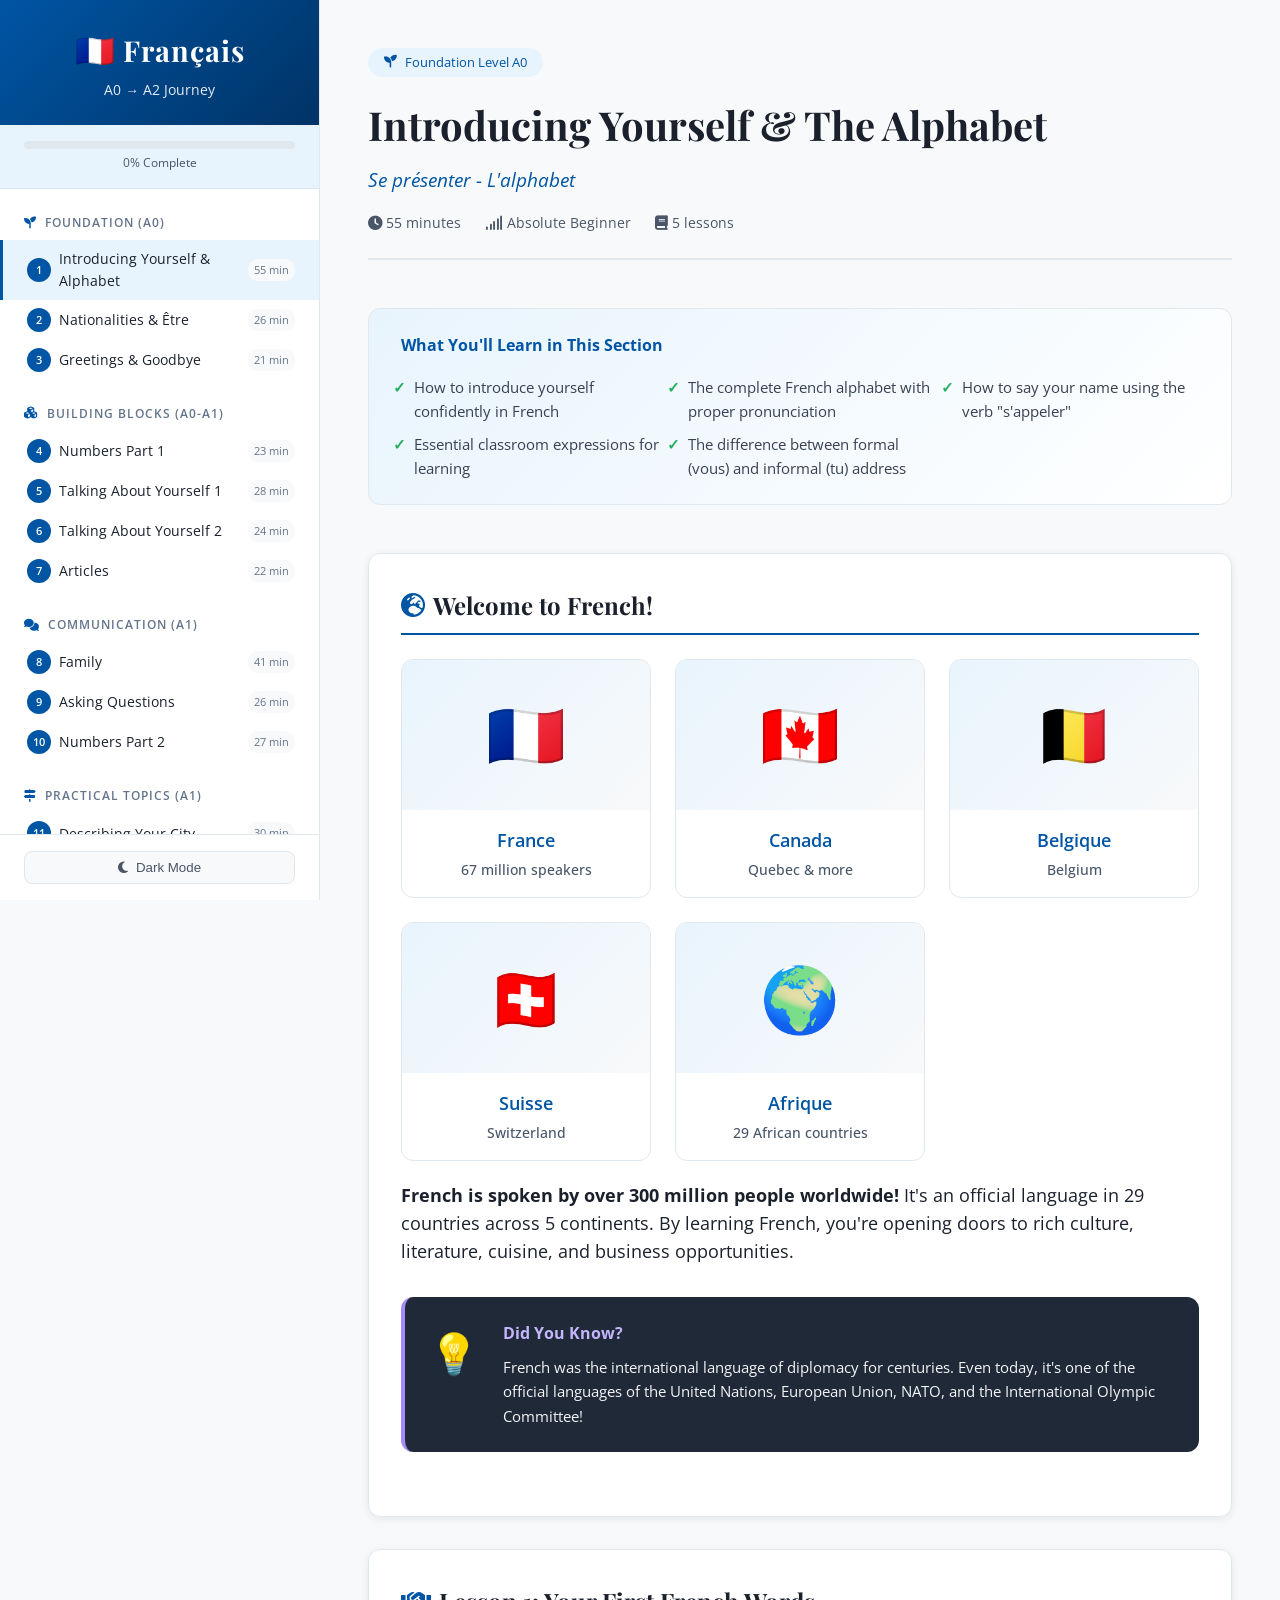
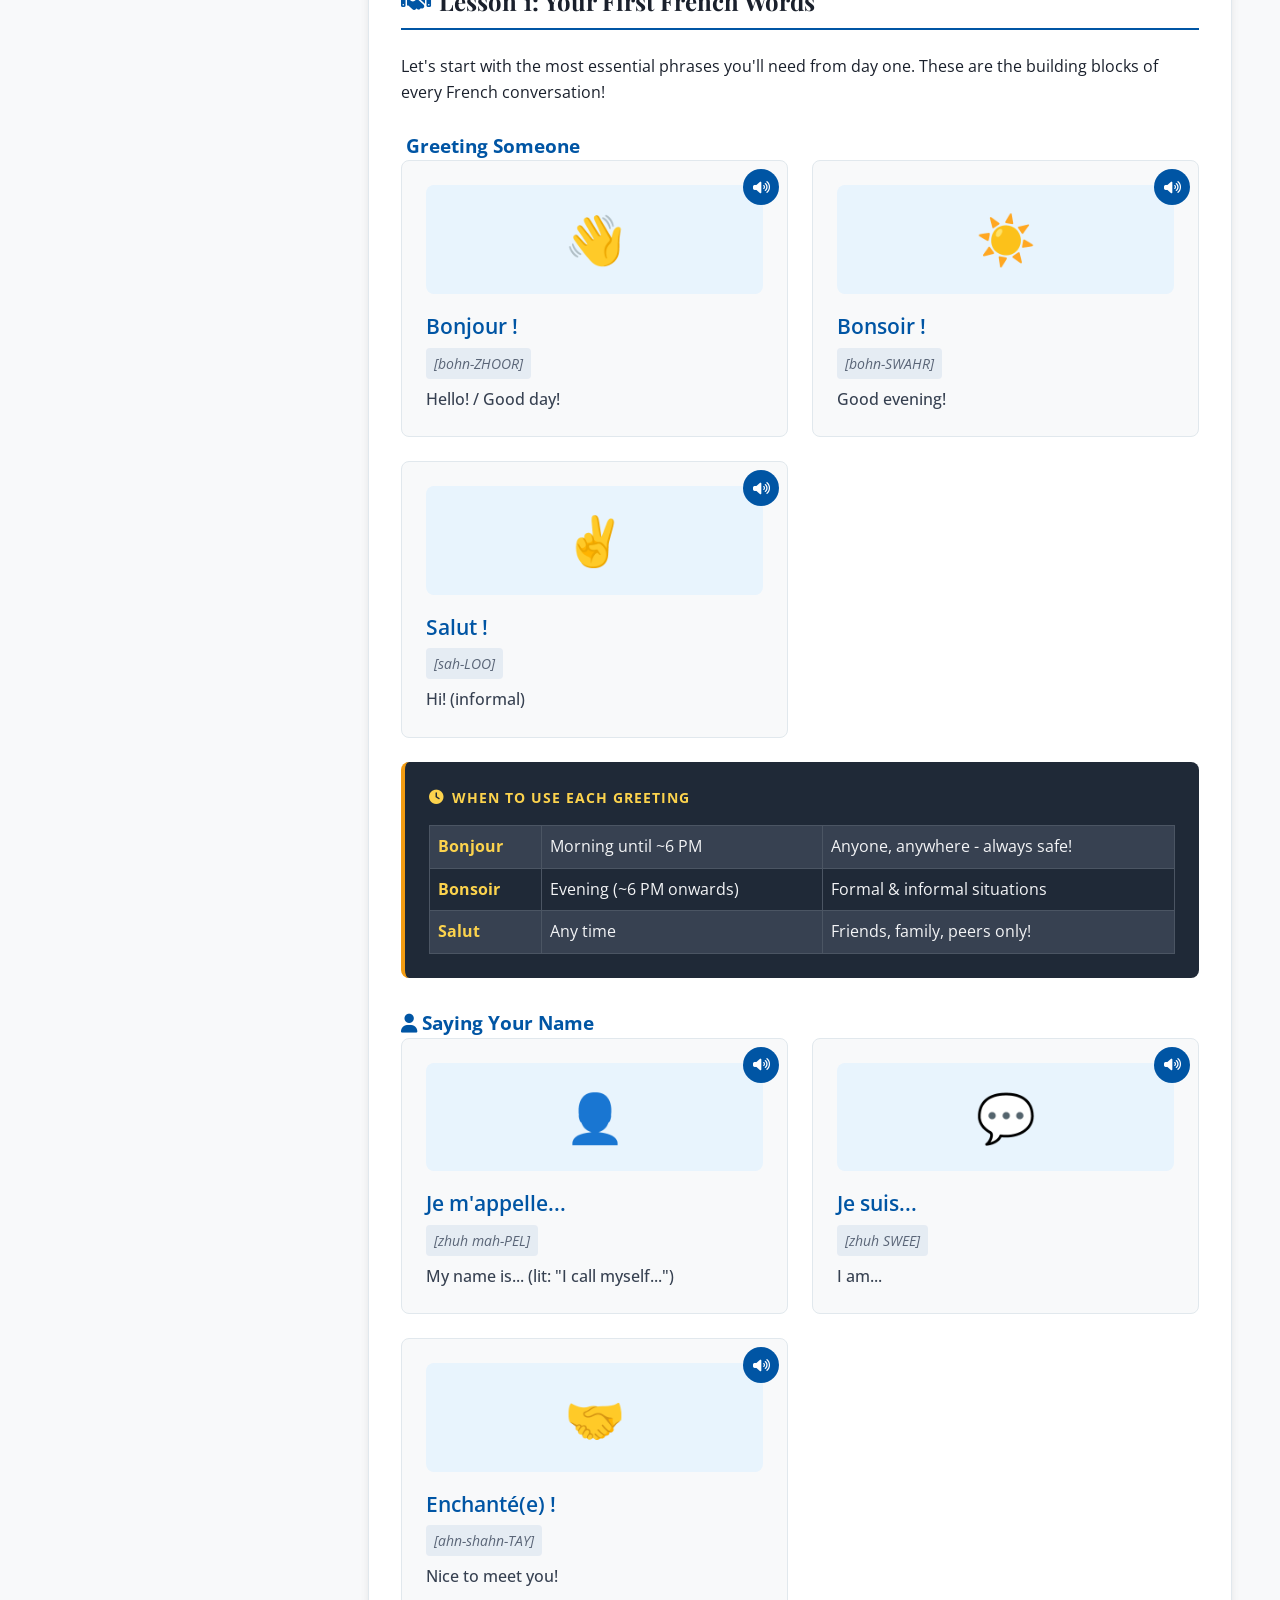
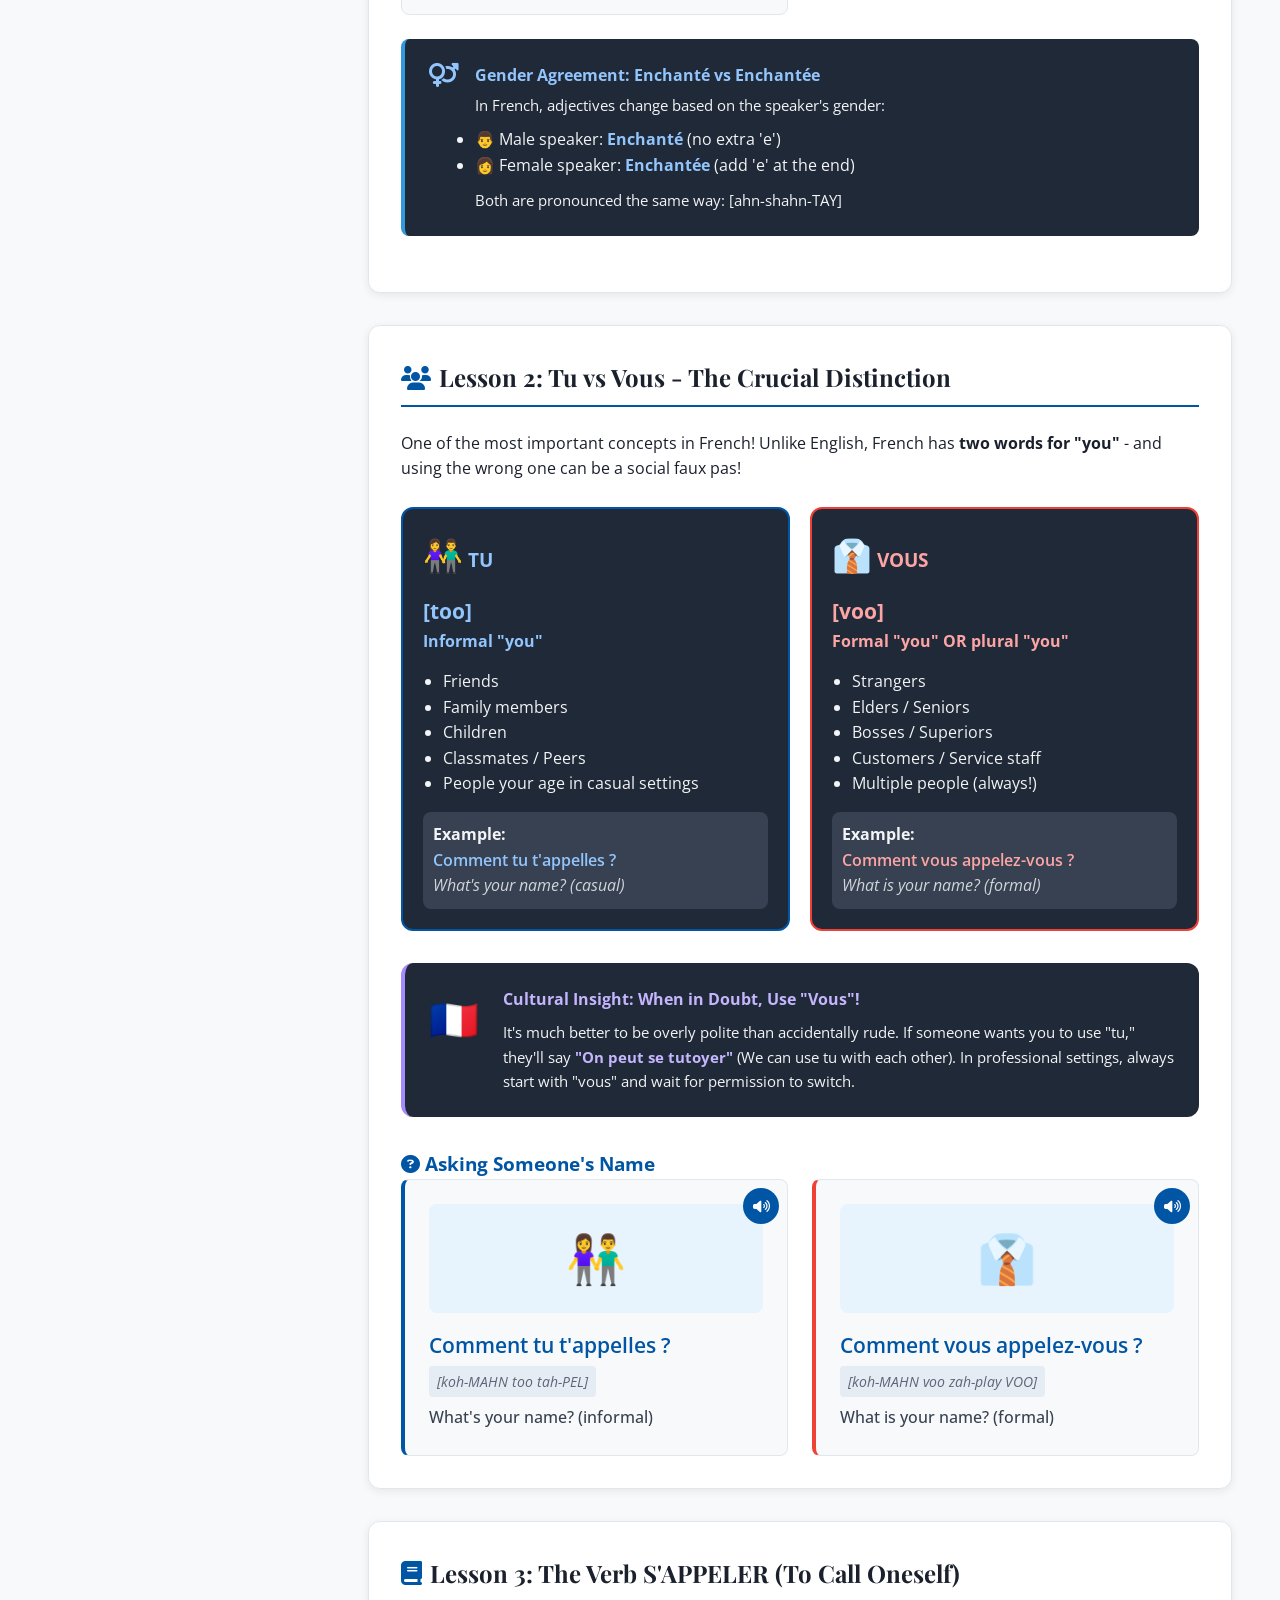
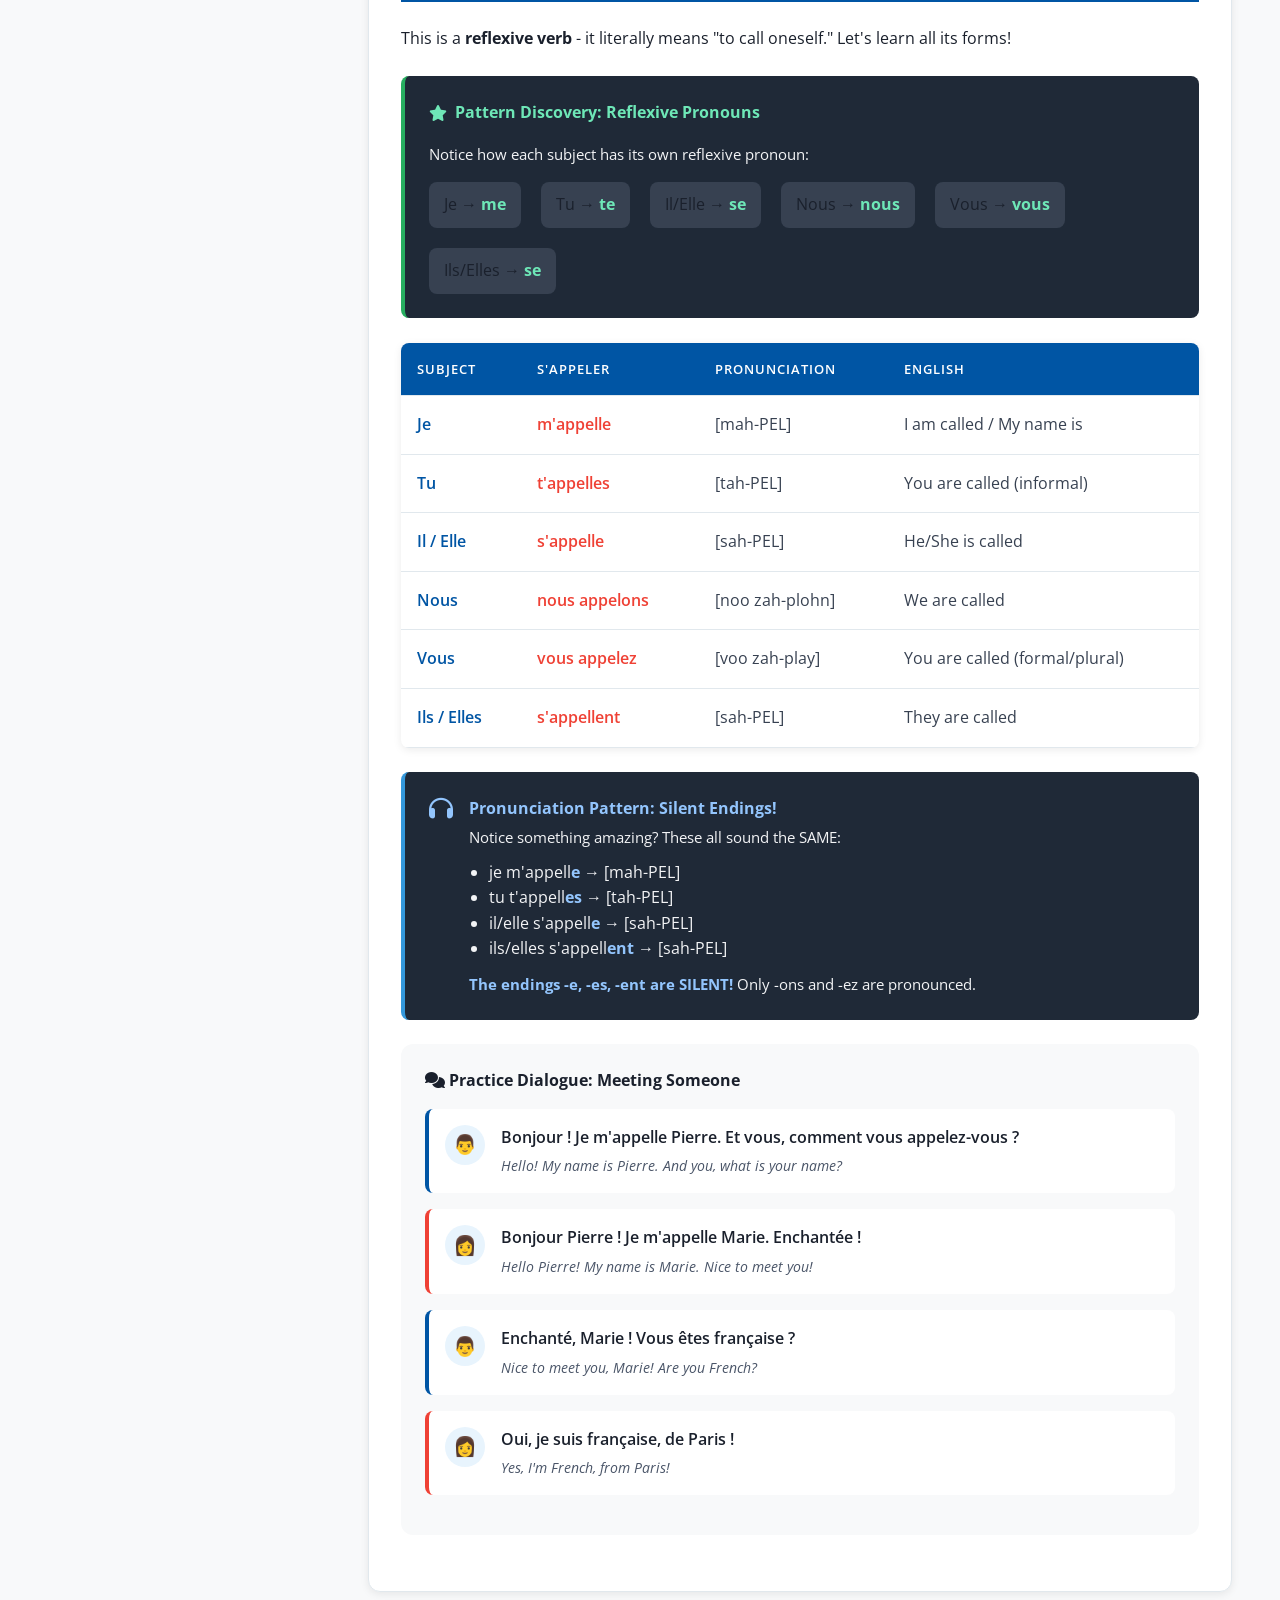
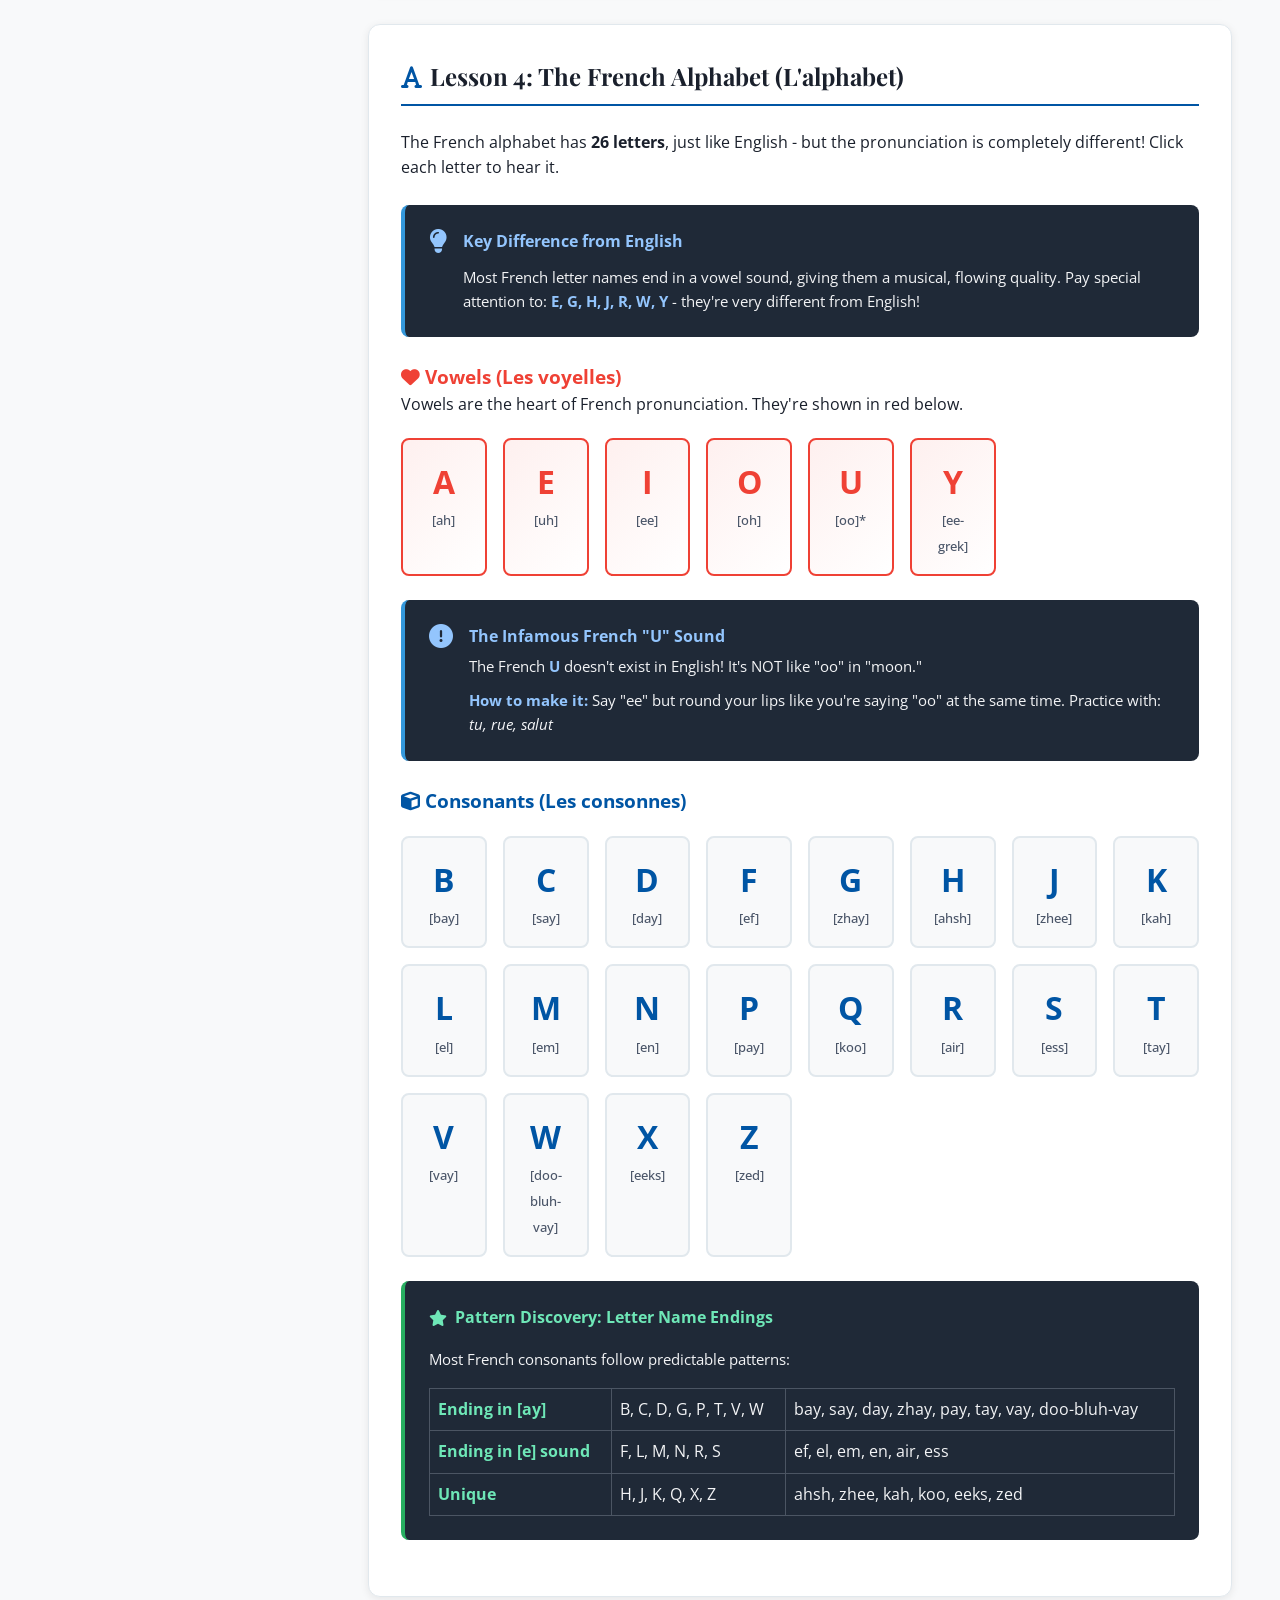
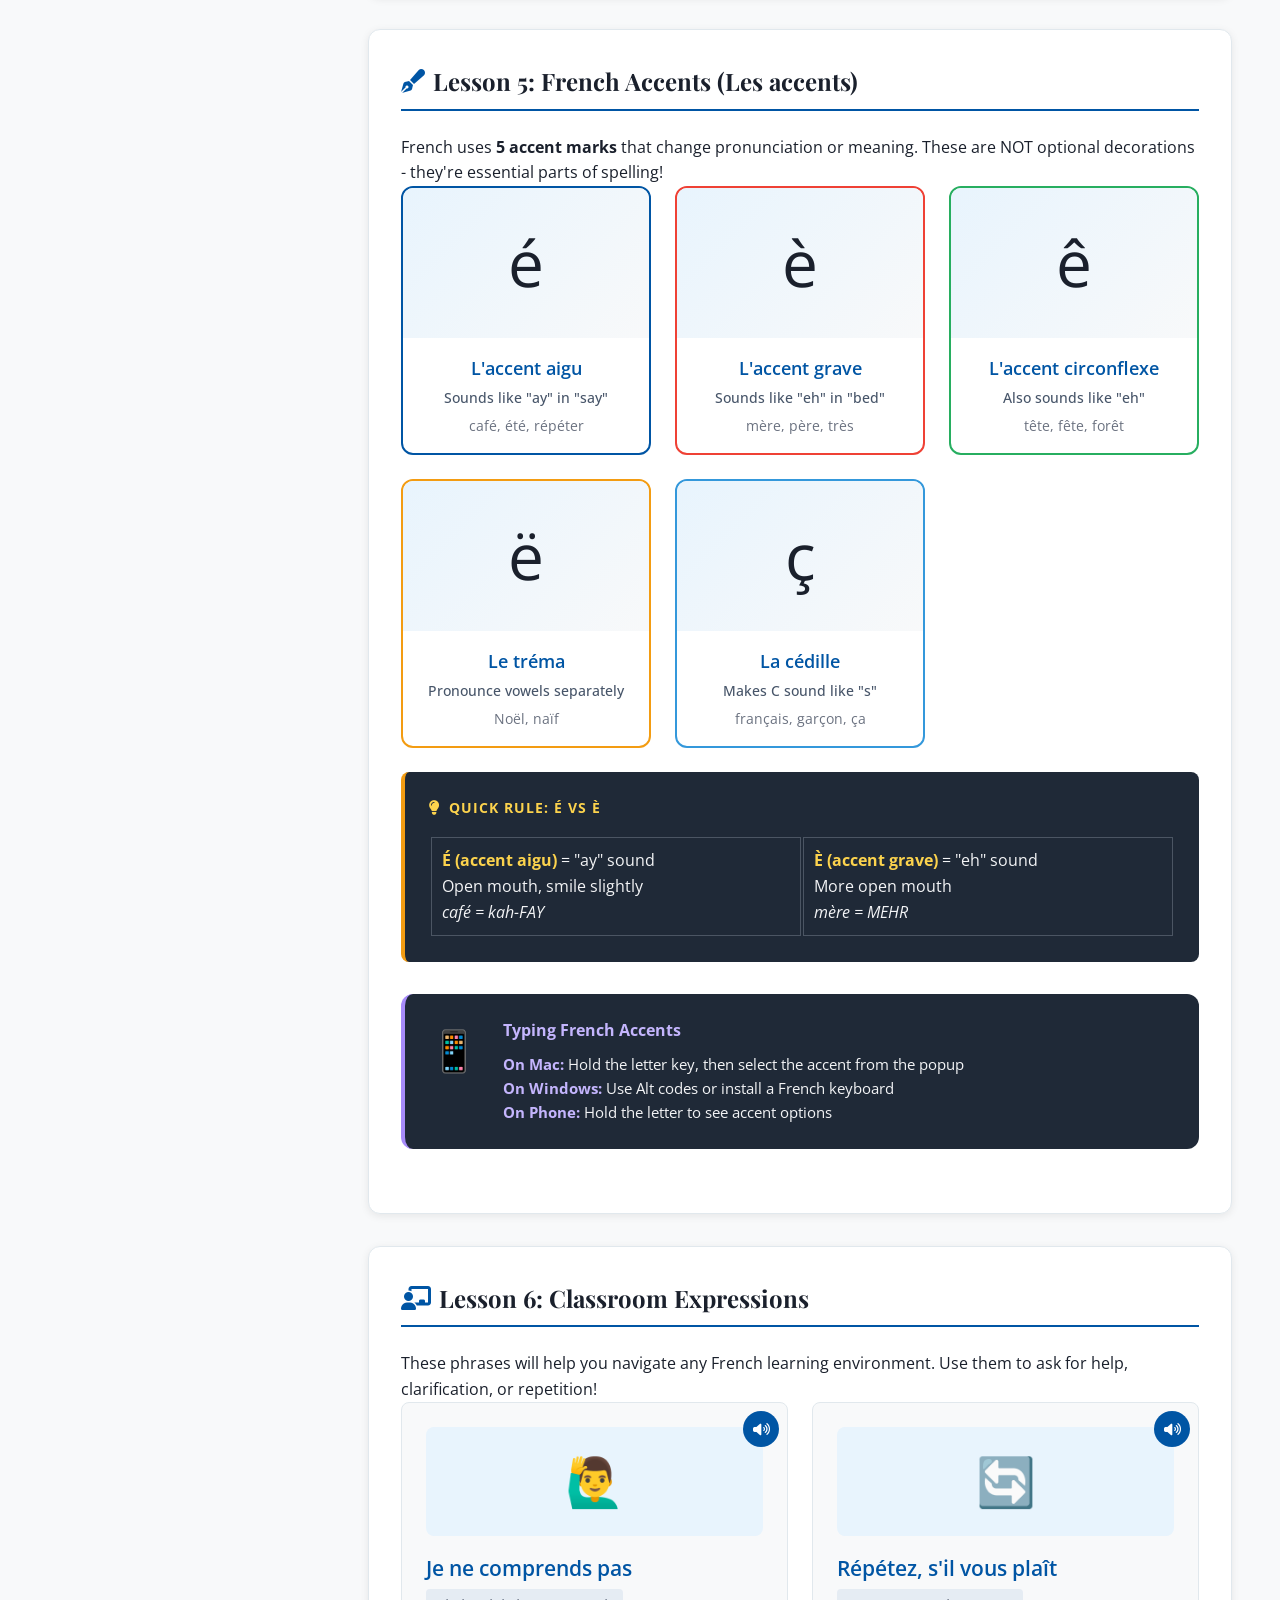
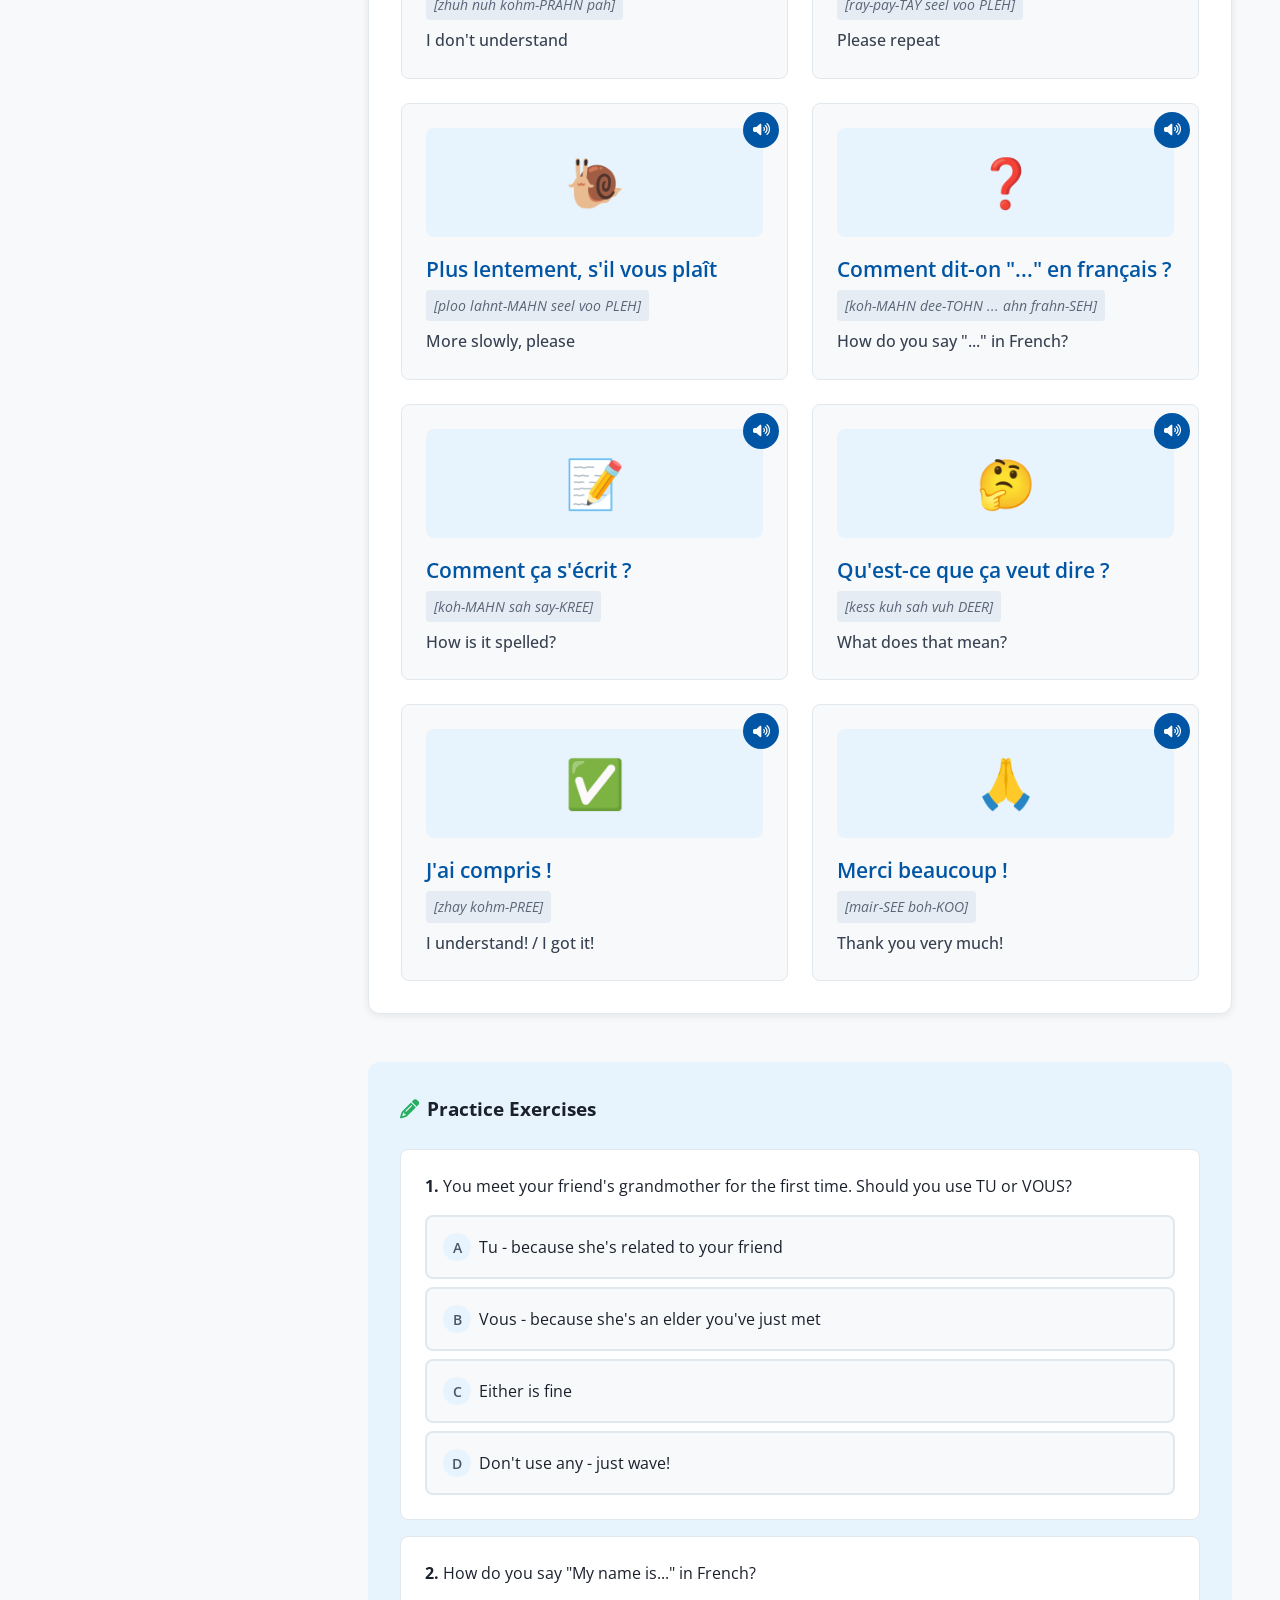
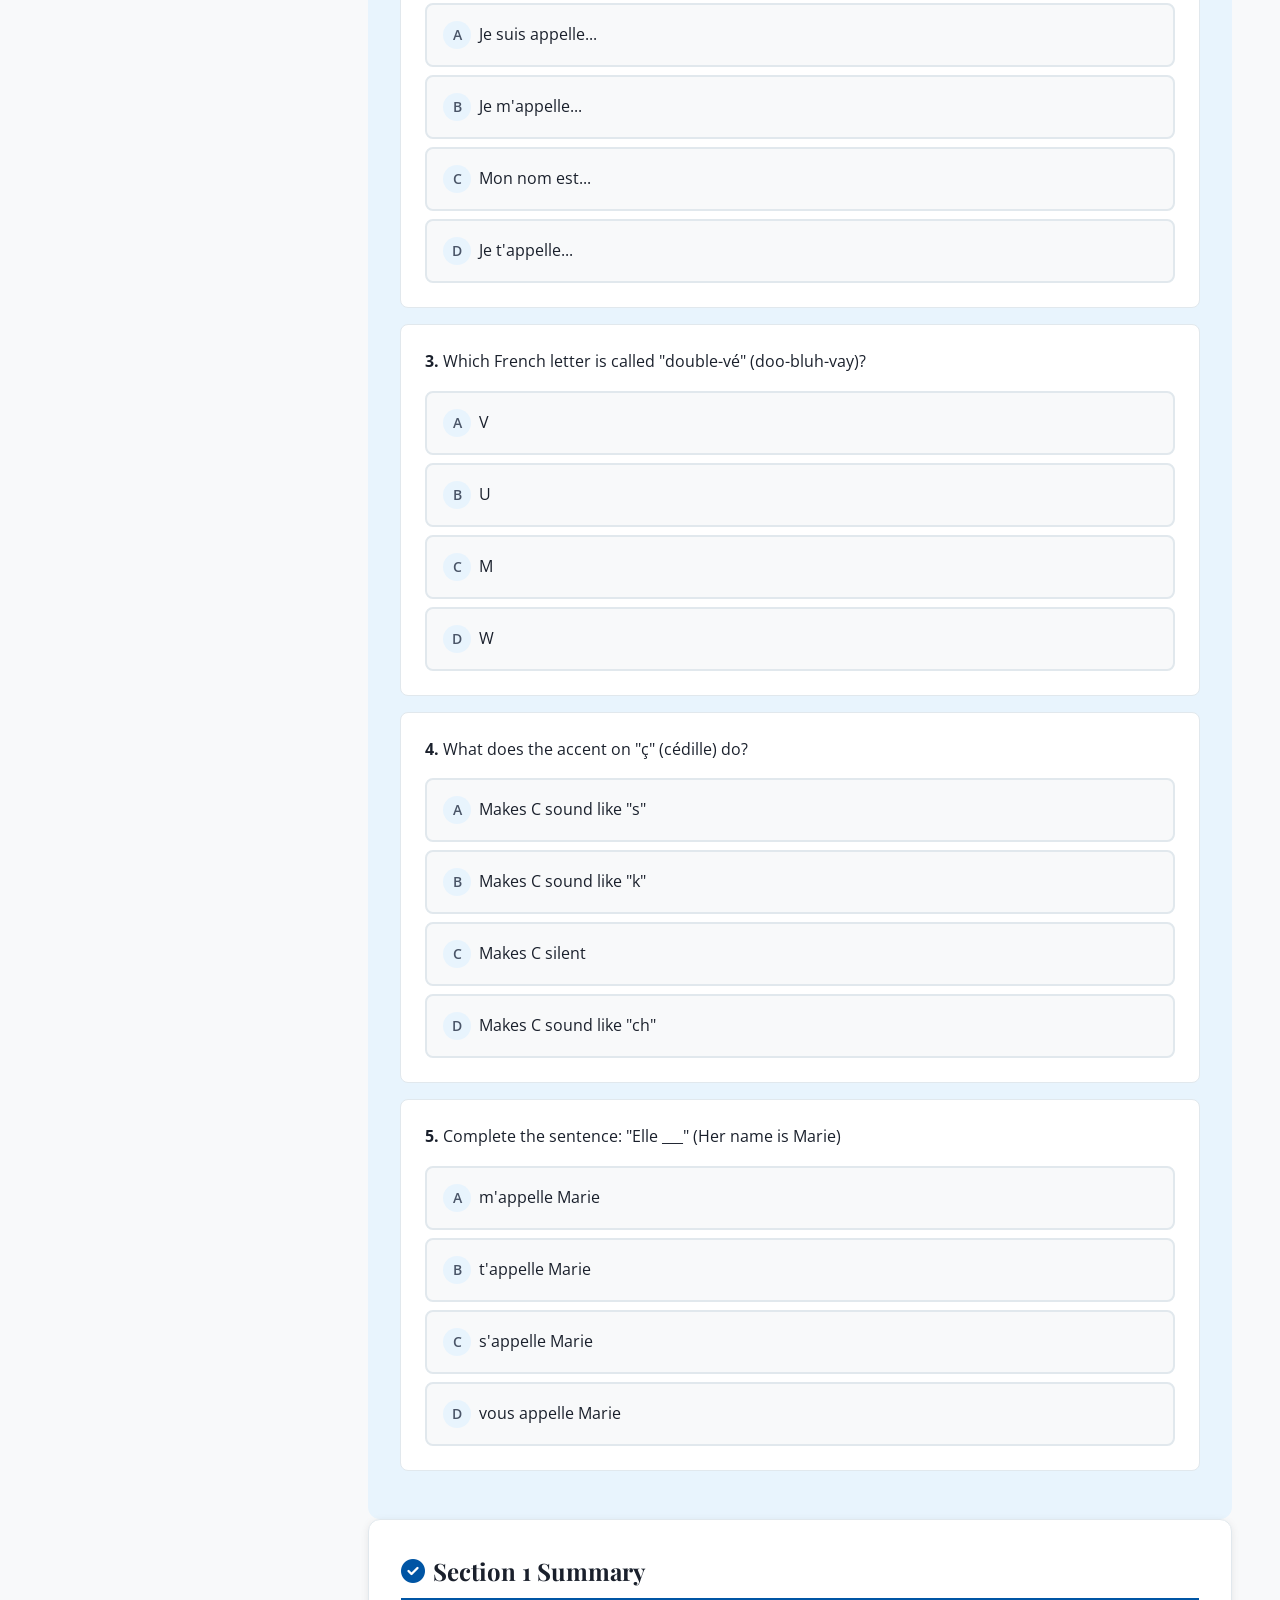
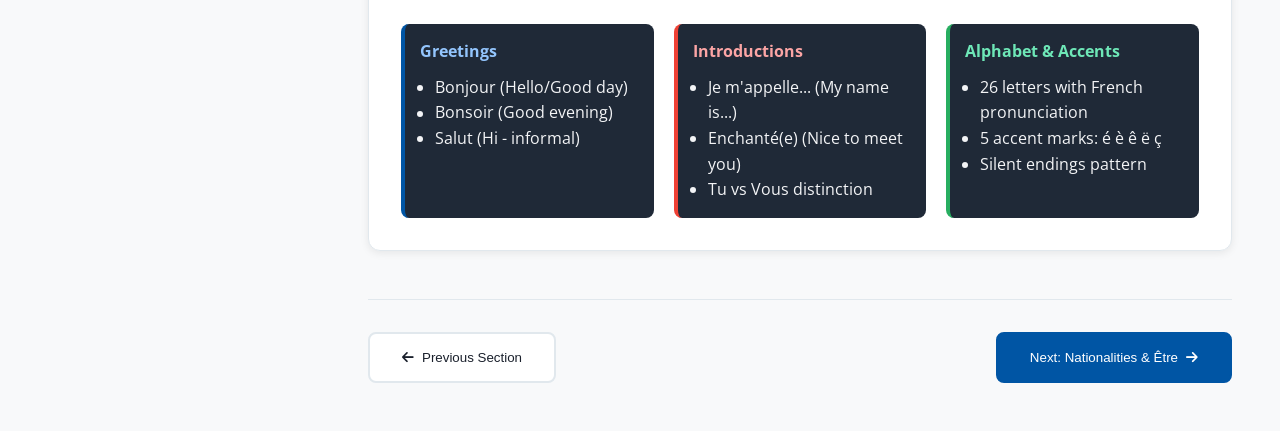
==== index.html @ 5d2c459b "Initial commit: French Learning Textbook A0-A2 Complete French learning web application with 33 sect" ====
<!DOCTYPE html>
<html lang="en">
<head>
    <meta charset="UTF-8">
    <meta name="viewport" content="width=device-width, initial-scale=1.0">
    <title>Learn French - Complete A0-A2 Course</title>
    <link rel="stylesheet" href="styles.css">
    <link href="https://fonts.googleapis.com/css2?family=Playfair+Display:wght@400;600;700&family=Open+Sans:wght@300;400;600;700&display=swap" rel="stylesheet">
    <link rel="stylesheet" href="https://cdnjs.cloudflare.com/ajax/libs/font-awesome/6.4.0/css/all.min.css">
</head>
<body>
    <!-- Sidebar Navigation -->
    <nav class="sidebar" id="sidebar">
        <div class="sidebar-header">
            <div class="logo">
                <span class="flag">🇫🇷</span>
                <h1>Français</h1>
            </div>
            <p class="tagline">A0 → A2 Journey</p>
        </div>

        <div class="progress-overview">
            <div class="progress-bar">
                <div class="progress-fill" id="overallProgress"></div>
            </div>
            <span class="progress-text">0% Complete</span>
        </div>

        <div class="nav-sections">
            <!-- Foundation -->
            <div class="nav-category">
                <h3><i class="fas fa-seedling"></i> Foundation (A0)</h3>
                <ul>
                    <li class="nav-item active" data-section="1">
                        <span class="section-number">1</span>
                        <span class="section-title">Introducing Yourself & Alphabet</span>
                        <span class="duration">55 min</span>
                    </li>
                    <li class="nav-item" data-section="2">
                        <span class="section-number">2</span>
                        <span class="section-title">Nationalities & Être</span>
                        <span class="duration">26 min</span>
                    </li>
                    <li class="nav-item" data-section="3">
                        <span class="section-number">3</span>
                        <span class="section-title">Greetings & Goodbye</span>
                        <span class="duration">21 min</span>
                    </li>
                </ul>
            </div>

            <!-- Building Blocks -->
            <div class="nav-category">
                <h3><i class="fas fa-cubes"></i> Building Blocks (A0-A1)</h3>
                <ul>
                    <li class="nav-item" data-section="4">
                        <span class="section-number">4</span>
                        <span class="section-title">Numbers Part 1</span>
                        <span class="duration">23 min</span>
                    </li>
                    <li class="nav-item" data-section="5">
                        <span class="section-number">5</span>
                        <span class="section-title">Talking About Yourself 1</span>
                        <span class="duration">28 min</span>
                    </li>
                    <li class="nav-item" data-section="6">
                        <span class="section-number">6</span>
                        <span class="section-title">Talking About Yourself 2</span>
                        <span class="duration">24 min</span>
                    </li>
                    <li class="nav-item" data-section="7">
                        <span class="section-number">7</span>
                        <span class="section-title">Articles</span>
                        <span class="duration">22 min</span>
                    </li>
                </ul>
            </div>

            <!-- Communication -->
            <div class="nav-category">
                <h3><i class="fas fa-comments"></i> Communication (A1)</h3>
                <ul>
                    <li class="nav-item" data-section="8">
                        <span class="section-number">8</span>
                        <span class="section-title">Family</span>
                        <span class="duration">41 min</span>
                    </li>
                    <li class="nav-item" data-section="9">
                        <span class="section-number">9</span>
                        <span class="section-title">Asking Questions</span>
                        <span class="duration">26 min</span>
                    </li>
                    <li class="nav-item" data-section="10">
                        <span class="section-number">10</span>
                        <span class="section-title">Numbers Part 2</span>
                        <span class="duration">27 min</span>
                    </li>
                </ul>
            </div>

            <!-- Practical Topics -->
            <div class="nav-category">
                <h3><i class="fas fa-map-signs"></i> Practical Topics (A1)</h3>
                <ul>
                    <li class="nav-item" data-section="11">
                        <span class="section-number">11</span>
                        <span class="section-title">Describing Your City</span>
                        <span class="duration">30 min</span>
                    </li>
                    <li class="nav-item" data-section="12">
                        <span class="section-number">12</span>
                        <span class="section-title">Understanding Directions</span>
                        <span class="duration">34 min</span>
                    </li>
                    <li class="nav-item" data-section="13">
                        <span class="section-number">13</span>
                        <span class="section-title">Preferences & Activities</span>
                        <span class="duration">39 min</span>
                    </li>
                    <li class="nav-item" data-section="14">
                        <span class="section-number">14</span>
                        <span class="section-title">Hotel Booking</span>
                        <span class="duration">39 min</span>
                    </li>
                    <li class="nav-item" data-section="15">
                        <span class="section-number">15</span>
                        <span class="section-title">Comprehensive Review</span>
                        <span class="duration">50 min</span>
                    </li>
                </ul>
            </div>

            <!-- Real-Life Scenarios -->
            <div class="nav-category">
                <h3><i class="fas fa-users"></i> Real-Life Scenarios (A1-A2)</h3>
                <ul>
                    <li class="nav-item" data-section="16">
                        <span class="section-number">16</span>
                        <span class="section-title">Suggesting an Outing 1</span>
                        <span class="duration">51 min</span>
                    </li>
                    <li class="nav-item" data-section="17">
                        <span class="section-number">17</span>
                        <span class="section-title">Suggesting an Outing 2</span>
                        <span class="duration">40 min</span>
                    </li>
                    <li class="nav-item" data-section="18">
                        <span class="section-number">18</span>
                        <span class="section-title">Personality & Appearance</span>
                        <span class="duration">34 min</span>
                    </li>
                    <li class="nav-item" data-section="19">
                        <span class="section-number">19</span>
                        <span class="section-title">Shopping</span>
                        <span class="duration">42 min</span>
                    </li>
                    <li class="nav-item" data-section="20">
                        <span class="section-number">20</span>
                        <span class="section-title">Daily Routine 1</span>
                        <span class="duration">35 min</span>
                    </li>
                    <li class="nav-item" data-section="21">
                        <span class="section-number">21</span>
                        <span class="section-title">Daily Routine 2</span>
                        <span class="duration">39 min</span>
                    </li>
                    <li class="nav-item" data-section="22">
                        <span class="section-number">22</span>
                        <span class="section-title">Holidays</span>
                        <span class="duration">39 min</span>
                    </li>
                    <li class="nav-item" data-section="23">
                        <span class="section-number">23</span>
                        <span class="section-title">At the Doctor's</span>
                        <span class="duration">28 min</span>
                    </li>
                    <li class="nav-item" data-section="24">
                        <span class="section-number">24</span>
                        <span class="section-title">Food & Dining</span>
                        <span class="duration">48 min</span>
                    </li>
                </ul>
            </div>

            <!-- Advanced Grammar -->
            <div class="nav-category">
                <h3><i class="fas fa-graduation-cap"></i> Advanced Grammar (A2)</h3>
                <ul>
                    <li class="nav-item" data-section="25">
                        <span class="section-number">25</span>
                        <span class="section-title">Giving Advice</span>
                        <span class="duration">25 min</span>
                    </li>
                    <li class="nav-item" data-section="26">
                        <span class="section-number">26</span>
                        <span class="section-title">Question Forms</span>
                        <span class="duration">25 min</span>
                    </li>
                    <li class="nav-item" data-section="27">
                        <span class="section-number">27</span>
                        <span class="section-title">Future Tense</span>
                        <span class="duration">25 min</span>
                    </li>
                    <li class="nav-item" data-section="28">
                        <span class="section-number">28</span>
                        <span class="section-title">Tense Review</span>
                        <span class="duration">30 min</span>
                    </li>
                    <li class="nav-item" data-section="29">
                        <span class="section-number">29</span>
                        <span class="section-title">Sentence Construction</span>
                        <span class="duration">40 min</span>
                    </li>
                    <li class="nav-item" data-section="30">
                        <span class="section-number">30</span>
                        <span class="section-title">Next Steps</span>
                        <span class="duration">10 min</span>
                    </li>
                </ul>
            </div>

            <!-- Bonus Section -->
            <div class="nav-category">
                <h3><i class="fas fa-heart"></i> Bonus Content</h3>
                <ul>
                    <li class="nav-item" data-section="31">
                        <span class="section-number">31</span>
                        <span class="section-title">Dating & Fun Phrases</span>
                        <span class="duration">45 min</span>
                    </li>
                    <li class="nav-item" data-section="32">
                        <span class="section-number">32</span>
                        <span class="section-title">Slang & Swear Words</span>
                        <span class="duration">40 min</span>
                    </li>
                    <li class="nav-item" data-section="33">
                        <span class="section-number">33</span>
                        <span class="section-title">Everyday Native Expressions</span>
                        <span class="duration">50 min</span>
                    </li>
                </ul>
            </div>
        </div>

        <div class="sidebar-footer">
            <button class="theme-toggle" id="themeToggle">
                <i class="fas fa-moon"></i> Dark Mode
            </button>
        </div>
    </nav>

    <!-- Mobile Menu Toggle -->
    <button class="mobile-menu-toggle" id="menuToggle">
        <i class="fas fa-bars"></i>
    </button>

    <!-- Main Content Area -->
    <main class="content" id="mainContent">
        <!-- Content will be loaded dynamically -->
    </main>

    <!-- Audio Player (hidden) -->
    <audio id="audioPlayer"></audio>

    <!-- Section Content Files -->
    <script src="content/section1.js"></script>
    <script src="content/section2.js"></script>
    <script src="content/section3.js"></script>
    <script src="content/section4.js"></script>
    <script src="content/section5.js"></script>
    <script src="content/section6.js"></script>
    <script src="content/section7.js"></script>
    <script src="content/section8.js"></script>
    <script src="content/section9.js"></script>
    <script src="content/section10.js"></script>
    <script src="content/section11.js"></script>
    <script src="content/section12.js"></script>
    <script src="content/section13.js"></script>
    <script src="content/section14.js"></script>
    <script src="content/section15.js"></script>
    <script src="content/section16.js"></script>
    <script src="content/section17.js"></script>
    <script src="content/section18.js"></script>
    <script src="content/section19.js"></script>
    <script src="content/section20.js"></script>
    <script src="content/section21.js"></script>
    <script src="content/section22.js"></script>
    <script src="content/section23.js"></script>
    <script src="content/section24.js"></script>
    <script src="content/section25.js"></script>
    <script src="content/section26.js"></script>
    <script src="content/section27.js"></script>
    <script src="content/section28.js"></script>
    <script src="content/section29.js"></script>
    <script src="content/section30.js"></script>
    <script src="content/section31.js"></script>
    <script src="content/section32.js"></script>
    <script src="content/section33.js"></script>

    <!-- Main Application -->
    <script src="content.js"></script>
    <script src="app.js"></script>
</body>
</html>
---- styles.css ----
/* ============================================
   French Learning Textbook - Main Styles
   ============================================ */

:root {
    /* Color Palette - French Flag Inspired */
    --primary-blue: #0055A4;
    --primary-red: #EF4135;
    --primary-white: #FFFFFF;

    /* UI Colors */
    --bg-primary: #F8F9FA;
    --bg-secondary: #FFFFFF;
    --bg-accent: #E8F4FD;
    --text-primary: #1A202C;
    --text-secondary: #4A5568;
    --text-muted: #64748B;
    --text-light: #718096;
    --border-color: #E1E8ED;
    --shadow-color: rgba(0, 0, 0, 0.08);

    /* Accent Colors */
    --success: #27AE60;
    --warning: #F39C12;
    --error: #E74C3C;
    --info: #3498DB;

    /* Spacing */
    --sidebar-width: 320px;
    --content-max-width: 900px;
    --spacing-xs: 0.25rem;
    --spacing-sm: 0.5rem;
    --spacing-md: 1rem;
    --spacing-lg: 1.5rem;
    --spacing-xl: 2rem;
    --spacing-xxl: 3rem;

    /* Typography */
    --font-heading: 'Playfair Display', Georgia, serif;
    --font-body: 'Open Sans', -apple-system, BlinkMacSystemFont, sans-serif;

    /* Transitions */
    --transition-fast: 0.15s ease;
    --transition-normal: 0.3s ease;

    /* Border Radius */
    --radius-sm: 4px;
    --radius-md: 8px;
    --radius-lg: 12px;
    --radius-xl: 16px;
}

/* Dark Mode Variables */
[data-theme="dark"] {
    --bg-primary: #1A1D21;
    --bg-secondary: #242830;
    --bg-accent: #2D3748;
    --text-primary: #F7FAFC;
    --text-secondary: #CBD5E0;
    --text-muted: #A0AEC0;
    --text-light: #E2E8F0;
    --border-color: #4A5568;
    --shadow-color: rgba(0, 0, 0, 0.3);
}

/* ============================================
   Reset & Base Styles
   ============================================ */

*, *::before, *::after {
    box-sizing: border-box;
    margin: 0;
    padding: 0;
}

html {
    scroll-behavior: smooth;
    font-size: 16px;
}

body {
    font-family: var(--font-body);
    background-color: var(--bg-primary);
    color: var(--text-primary);
    line-height: 1.6;
    display: flex;
    min-height: 100vh;
}

/* ============================================
   Sidebar Navigation
   ============================================ */

.sidebar {
    position: fixed;
    left: 0;
    top: 0;
    width: var(--sidebar-width);
    height: 100vh;
    background: var(--bg-secondary);
    border-right: 1px solid var(--border-color);
    display: flex;
    flex-direction: column;
    z-index: 1000;
    transition: transform var(--transition-normal);
    overflow: hidden;
}

.sidebar-header {
    padding: var(--spacing-lg);
    background: linear-gradient(135deg, var(--primary-blue), #003366);
    color: white;
    text-align: center;
}

.logo {
    display: flex;
    align-items: center;
    justify-content: center;
    gap: var(--spacing-sm);
}

.logo .flag {
    font-size: 2rem;
}

.logo h1 {
    font-family: var(--font-heading);
    font-size: 1.8rem;
    font-weight: 700;
    letter-spacing: 1px;
}

.tagline {
    font-size: 0.85rem;
    opacity: 0.9;
    margin-top: var(--spacing-xs);
}

/* Progress Overview */
.progress-overview {
    padding: var(--spacing-md) var(--spacing-lg);
    background: var(--bg-accent);
    border-bottom: 1px solid var(--border-color);
}

.progress-bar {
    height: 8px;
    background: var(--border-color);
    border-radius: 4px;
    overflow: hidden;
}

.progress-fill {
    height: 100%;
    width: 0%;
    background: linear-gradient(90deg, var(--primary-blue), var(--success));
    border-radius: 4px;
    transition: width var(--transition-normal);
}

.progress-text {
    display: block;
    font-size: 0.75rem;
    color: var(--text-secondary);
    margin-top: var(--spacing-xs);
    text-align: center;
}

/* Navigation Sections */
.nav-sections {
    flex: 1;
    overflow-y: auto;
    padding: var(--spacing-md) 0;
}

.nav-category {
    margin-bottom: var(--spacing-md);
}

.nav-category h3 {
    font-size: 0.75rem;
    font-weight: 600;
    color: var(--text-muted);
    text-transform: uppercase;
    letter-spacing: 1px;
    padding: var(--spacing-sm) var(--spacing-lg);
    display: flex;
    align-items: center;
    gap: var(--spacing-sm);
}

.nav-category h3 i {
    color: var(--primary-blue);
}

.nav-category ul {
    list-style: none;
}

.nav-item {
    display: flex;
    align-items: center;
    padding: var(--spacing-sm) var(--spacing-lg);
    cursor: pointer;
    transition: all var(--transition-fast);
    border-left: 3px solid transparent;
}

.nav-item:hover {
    background: var(--bg-accent);
}

.nav-item.active {
    background: var(--bg-accent);
    border-left-color: var(--primary-blue);
}

.nav-item.completed .section-number {
    background: var(--success);
}

.section-number {
    width: 24px;
    height: 24px;
    background: var(--primary-blue);
    color: white;
    border-radius: 50%;
    display: flex;
    align-items: center;
    justify-content: center;
    font-size: 0.7rem;
    font-weight: 600;
    flex-shrink: 0;
}

.section-title {
    flex: 1;
    font-size: 0.85rem;
    margin-left: var(--spacing-sm);
    color: var(--text-primary);
}

.duration {
    font-size: 0.7rem;
    color: var(--text-muted);
    background: var(--bg-primary);
    padding: 2px 6px;
    border-radius: 10px;
}

/* Sidebar Footer */
.sidebar-footer {
    padding: var(--spacing-md) var(--spacing-lg);
    border-top: 1px solid var(--border-color);
}

.theme-toggle {
    width: 100%;
    padding: var(--spacing-sm) var(--spacing-md);
    background: var(--bg-primary);
    border: 1px solid var(--border-color);
    border-radius: var(--radius-md);
    color: var(--text-secondary);
    cursor: pointer;
    transition: all var(--transition-fast);
    display: flex;
    align-items: center;
    justify-content: center;
    gap: var(--spacing-sm);
}

.theme-toggle:hover {
    background: var(--bg-accent);
    color: var(--text-primary);
}

/* Mobile Menu Toggle */
.mobile-menu-toggle {
    display: none;
    position: fixed;
    top: var(--spacing-md);
    left: var(--spacing-md);
    z-index: 1001;
    width: 44px;
    height: 44px;
    background: var(--primary-blue);
    color: white;
    border: none;
    border-radius: var(--radius-md);
    cursor: pointer;
    box-shadow: 0 2px 10px var(--shadow-color);
}

/* ============================================
   Main Content Area
   ============================================ */

.content {
    flex: 1;
    margin-left: var(--sidebar-width);
    padding: var(--spacing-xxl);
    max-width: calc(var(--content-max-width) + var(--sidebar-width) + var(--spacing-xxl) * 2);
}

/* Section Header */
.section-header {
    margin-bottom: var(--spacing-xxl);
    padding-bottom: var(--spacing-lg);
    border-bottom: 2px solid var(--border-color);
}

.section-badge {
    display: inline-flex;
    align-items: center;
    gap: var(--spacing-sm);
    background: var(--bg-accent);
    padding: var(--spacing-xs) var(--spacing-md);
    border-radius: 20px;
    font-size: 0.8rem;
    color: var(--primary-blue);
    margin-bottom: var(--spacing-md);
}

.section-header h1 {
    font-family: var(--font-heading);
    font-size: 2.5rem;
    color: var(--text-primary);
    margin-bottom: var(--spacing-sm);
}

.section-header .french-title {
    font-size: 1.2rem;
    color: var(--primary-blue);
    font-style: italic;
    margin-bottom: var(--spacing-md);
}

.section-meta {
    display: flex;
    gap: var(--spacing-lg);
    color: var(--text-secondary);
    font-size: 0.9rem;
}

.section-meta span {
    display: flex;
    align-items: center;
    gap: var(--spacing-xs);
}

/* Learning Objectives */
.learning-objectives {
    background: linear-gradient(135deg, var(--bg-accent), var(--bg-secondary));
    border-radius: var(--radius-lg);
    padding: var(--spacing-lg);
    margin-bottom: var(--spacing-xxl);
    border: 1px solid var(--border-color);
}

.learning-objectives h3 {
    font-size: 1rem;
    color: var(--primary-blue);
    margin-bottom: var(--spacing-md);
    display: flex;
    align-items: center;
    gap: var(--spacing-sm);
}

.learning-objectives ul {
    list-style: none;
    display: grid;
    grid-template-columns: repeat(auto-fit, minmax(250px, 1fr));
    gap: var(--spacing-sm);
}

.learning-objectives li {
    display: flex;
    align-items: flex-start;
    gap: var(--spacing-sm);
    font-size: 0.95rem;
    color: #374151;
}

.learning-objectives li::before {
    content: "✓";
    color: var(--success);
    font-weight: bold;
}

/* ============================================
   Content Cards
   ============================================ */

.content-card {
    background: var(--bg-secondary);
    border-radius: var(--radius-lg);
    padding: var(--spacing-xl);
    margin-bottom: var(--spacing-xl);
    box-shadow: 0 2px 8px var(--shadow-color);
    border: 1px solid var(--border-color);
}

.content-card h2 {
    font-family: var(--font-heading);
    font-size: 1.5rem;
    color: var(--text-primary);
    margin-bottom: var(--spacing-lg);
    padding-bottom: var(--spacing-sm);
    border-bottom: 2px solid var(--primary-blue);
    display: flex;
    align-items: center;
    gap: var(--spacing-sm);
}

.content-card h2 i {
    color: var(--primary-blue);
}

/* ============================================
   Phrase Cards
   ============================================ */

.phrase-grid {
    display: grid;
    grid-template-columns: repeat(auto-fit, minmax(280px, 1fr));
    gap: var(--spacing-lg);
}

.phrase-card {
    background: var(--bg-primary);
    border-radius: var(--radius-md);
    padding: var(--spacing-lg);
    border: 1px solid var(--border-color);
    transition: all var(--transition-fast);
    position: relative;
    overflow: hidden;
}

.phrase-card:hover {
    transform: translateY(-2px);
    box-shadow: 0 4px 12px var(--shadow-color);
    border-color: var(--primary-blue);
}

.phrase-card .illustration {
    font-size: 3rem;
    text-align: center;
    margin-bottom: var(--spacing-md);
    background: var(--bg-accent);
    padding: var(--spacing-md);
    border-radius: var(--radius-md);
}

.phrase-card .french {
    font-size: 1.3rem;
    font-weight: 600;
    color: var(--primary-blue);
    margin-bottom: var(--spacing-xs);
}

.phrase-card .pronunciation {
    font-size: 0.9rem;
    color: #5A6577;
    font-style: italic;
    margin-bottom: var(--spacing-sm);
    background: rgba(0, 85, 164, 0.08);
    padding: 4px 8px;
    border-radius: 4px;
    display: inline-block;
}

.phrase-card .english {
    font-size: 1rem;
    color: #374151;
    font-weight: 500;
}

.phrase-card .audio-btn {
    position: absolute;
    top: var(--spacing-sm);
    right: var(--spacing-sm);
    width: 36px;
    height: 36px;
    border-radius: 50%;
    background: var(--primary-blue);
    color: white;
    border: none;
    cursor: pointer;
    display: flex;
    align-items: center;
    justify-content: center;
    transition: all var(--transition-fast);
}

.phrase-card .audio-btn:hover {
    background: var(--primary-red);
    transform: scale(1.1);
}

/* ============================================
   Alphabet Grid
   ============================================ */

.alphabet-grid {
    display: grid;
    grid-template-columns: repeat(auto-fill, minmax(80px, 1fr));
    gap: var(--spacing-md);
}

.letter-card {
    background: var(--bg-primary);
    border-radius: var(--radius-md);
    padding: var(--spacing-md);
    text-align: center;
    border: 2px solid var(--border-color);
    cursor: pointer;
    transition: all var(--transition-fast);
}

.letter-card:hover {
    border-color: var(--primary-blue);
    transform: scale(1.05);
}

.letter-card.vowel {
    border-color: var(--primary-red);
    background: linear-gradient(135deg, #FEF0EF, var(--bg-secondary));
}

.letter-card .letter {
    font-size: 2rem;
    font-weight: 700;
    color: var(--primary-blue);
    display: block;
}

.letter-card.vowel .letter {
    color: var(--primary-red);
}

.letter-card .name {
    font-size: 0.8rem;
    color: #4A5568;
    margin-top: var(--spacing-xs);
    font-weight: 500;
}

/* ============================================
   Grammar Box
   ============================================ */

.grammar-box {
    background: #1F2937;
    border-left: 4px solid var(--warning);
    border-radius: var(--radius-md);
    padding: var(--spacing-lg);
    margin: var(--spacing-lg) 0;
}

.grammar-box h4 {
    color: #FCD34D;
    font-size: 0.9rem;
    text-transform: uppercase;
    letter-spacing: 1px;
    margin-bottom: var(--spacing-md);
    display: flex;
    align-items: center;
    gap: var(--spacing-sm);
}

.grammar-box h4 i {
    color: #FCD34D;
}

.grammar-box p {
    color: #F3F4F6;
    font-size: 0.95rem;
    line-height: 1.7;
}

.grammar-box ul, .grammar-box li {
    color: #F3F4F6;
}

.grammar-box strong {
    color: #FCD34D;
}

.grammar-box table {
    color: #F3F4F6;
}

.grammar-box td {
    color: #F3F4F6;
    padding: 8px;
    border: 1px solid #4B5563;
}

.grammar-box code {
    background: #374151;
    padding: 2px 6px;
    border-radius: 4px;
    font-family: 'Courier New', monospace;
    color: #93C5FD;
}

/* ============================================
   Pattern Discovery Box
   ============================================ */

.pattern-box {
    background: #1F2937;
    border-left: 4px solid var(--success);
    border-radius: var(--radius-md);
    padding: var(--spacing-lg);
    margin: var(--spacing-lg) 0;
    position: relative;
}

.pattern-box h4 {
    color: #6EE7B7;
    font-size: 1rem;
    font-weight: 700;
    margin-bottom: var(--spacing-md);
    display: flex;
    align-items: center;
    gap: var(--spacing-sm);
}

.pattern-box h4 i {
    color: #6EE7B7;
}

.pattern-box p {
    color: #F3F4F6;
    font-size: 0.95rem;
    line-height: 1.7;
}

.pattern-box ul {
    margin-left: var(--spacing-lg);
    margin-top: var(--spacing-sm);
    color: #F3F4F6;
}

.pattern-box li {
    margin-bottom: var(--spacing-sm);
    line-height: 1.6;
    color: #F3F4F6;
}

.pattern-box strong {
    color: #6EE7B7;
}

.pattern-box table {
    color: #F3F4F6;
    width: 100%;
}

.pattern-box td, .pattern-box th {
    color: #F3F4F6;
    padding: 8px;
    border: 1px solid #4B5563;
}

[data-theme="dark"] .phrase-card .pronunciation {
    color: #93C5FD;
    background: rgba(59, 130, 246, 0.2);
}

[data-theme="dark"] .phrase-card .english {
    color: #E5E7EB;
}

[data-theme="dark"] .vocab-image-card .vocab-english {
    color: #D1D5DB;
}

[data-theme="dark"] .dialogue-content .english-text {
    color: #D1D5DB;
}

[data-theme="dark"] .letter-card .name {
    color: #D1D5DB;
}

[data-theme="dark"] .learning-objectives li {
    color: #E5E7EB;
}

[data-theme="dark"] .conjugation-table td {
    color: #E5E7EB;
}

/* ============================================
   Conjugation Table
   ============================================ */

.conjugation-table {
    width: 100%;
    border-collapse: collapse;
    margin: var(--spacing-lg) 0;
    background: var(--bg-secondary);
    border-radius: var(--radius-md);
    overflow: hidden;
    box-shadow: 0 2px 8px var(--shadow-color);
}

.conjugation-table th,
.conjugation-table td {
    padding: var(--spacing-md);
    text-align: left;
    border-bottom: 1px solid var(--border-color);
    color: #374151;
}

.conjugation-table th {
    background: var(--primary-blue);
    color: white;
    font-weight: 600;
    text-transform: uppercase;
    font-size: 0.8rem;
    letter-spacing: 1px;
}

.conjugation-table tr:hover {
    background: var(--bg-accent);
}

.conjugation-table .pronoun {
    font-weight: 600;
    color: var(--primary-blue);
}

.conjugation-table .verb {
    color: var(--primary-red);
    font-weight: 600;
}

/* ============================================
   Exercise Section
   ============================================ */

.exercise-section {
    background: var(--bg-accent);
    border-radius: var(--radius-lg);
    padding: var(--spacing-xl);
    margin-top: var(--spacing-xxl);
}

.exercise-section h3 {
    font-size: 1.2rem;
    color: var(--text-primary);
    margin-bottom: var(--spacing-lg);
    display: flex;
    align-items: center;
    gap: var(--spacing-sm);
}

.exercise-section h3 i {
    color: var(--success);
}

.exercise {
    background: var(--bg-secondary);
    border-radius: var(--radius-md);
    padding: var(--spacing-lg);
    margin-bottom: var(--spacing-md);
    border: 1px solid var(--border-color);
}

.exercise-question {
    font-size: 1rem;
    color: var(--text-primary);
    margin-bottom: var(--spacing-md);
}

.exercise-options {
    display: flex;
    flex-direction: column;
    gap: var(--spacing-sm);
}

.exercise-option {
    padding: var(--spacing-md);
    background: var(--bg-primary);
    border: 2px solid var(--border-color);
    border-radius: var(--radius-md);
    cursor: pointer;
    transition: all var(--transition-fast);
    display: flex;
    align-items: center;
    gap: var(--spacing-sm);
}

.exercise-option:hover {
    border-color: var(--primary-blue);
    background: var(--bg-accent);
}

.exercise-option.correct {
    border-color: var(--success);
    background: #E8F8F0;
}

.exercise-option.incorrect {
    border-color: var(--error);
    background: #FEF0EF;
}

.exercise-option .option-letter {
    width: 28px;
    height: 28px;
    background: var(--bg-accent);
    border-radius: 50%;
    display: flex;
    align-items: center;
    justify-content: center;
    font-weight: 600;
    font-size: 0.85rem;
    color: var(--text-secondary);
}

.exercise-feedback {
    margin-top: var(--spacing-md);
    padding: var(--spacing-md);
    border-radius: var(--radius-md);
    display: none;
}

.exercise-feedback.show {
    display: block;
}

.exercise-feedback.correct {
    background: #E8F8F0;
    color: var(--success);
}

.exercise-feedback.incorrect {
    background: #FEF0EF;
    color: var(--error);
}

/* ============================================
   Fill in the Blank
   ============================================ */

.fill-blank-input {
    border: none;
    border-bottom: 2px solid var(--primary-blue);
    background: transparent;
    padding: var(--spacing-xs) var(--spacing-sm);
    font-size: 1rem;
    color: var(--primary-red);
    font-weight: 600;
    width: 120px;
    text-align: center;
    outline: none;
}

.fill-blank-input:focus {
    border-bottom-color: var(--primary-red);
}

.check-btn {
    background: var(--primary-blue);
    color: white;
    border: none;
    padding: var(--spacing-sm) var(--spacing-lg);
    border-radius: var(--radius-md);
    cursor: pointer;
    font-weight: 600;
    margin-top: var(--spacing-md);
    transition: all var(--transition-fast);
}

.check-btn:hover {
    background: var(--primary-red);
    transform: translateY(-2px);
}

/* ============================================
   Cultural Note
   ============================================ */

.cultural-note {
    background: #1F2937;
    border-radius: var(--radius-lg);
    padding: var(--spacing-lg);
    margin: var(--spacing-xl) 0;
    border-left: 4px solid #A78BFA;
    display: flex;
    gap: var(--spacing-lg);
}

.cultural-note .icon {
    font-size: 2.5rem;
    flex-shrink: 0;
}

.cultural-note h4 {
    color: #C4B5FD;
    font-size: 1rem;
    margin-bottom: var(--spacing-sm);
}

.cultural-note p {
    color: #F3F4F6;
    font-size: 0.95rem;
    line-height: 1.6;
}

.cultural-note ul, .cultural-note li {
    color: #F3F4F6;
}

.cultural-note strong {
    color: #C4B5FD;
}

.cultural-note table {
    color: #F3F4F6;
}

.cultural-note td, .cultural-note th {
    color: #F3F4F6;
    padding: 8px;
    border: 1px solid #4B5563;
}

/* ============================================
   Dialogue Box
   ============================================ */

.dialogue-box {
    background: var(--bg-primary);
    border-radius: var(--radius-lg);
    padding: var(--spacing-lg);
    margin: var(--spacing-lg) 0;
}

.dialogue-line {
    display: flex;
    gap: var(--spacing-md);
    margin-bottom: var(--spacing-md);
    padding: var(--spacing-md);
    background: var(--bg-secondary);
    border-radius: var(--radius-md);
}

.dialogue-line.person-a {
    border-left: 4px solid var(--primary-blue);
}

.dialogue-line.person-b {
    border-left: 4px solid var(--primary-red);
}

.dialogue-avatar {
    width: 40px;
    height: 40px;
    border-radius: 50%;
    background: var(--bg-accent);
    display: flex;
    align-items: center;
    justify-content: center;
    font-size: 1.2rem;
    flex-shrink: 0;
}

.dialogue-content {
    flex: 1;
}

.dialogue-content .french-text {
    font-weight: 600;
    color: var(--text-primary);
    margin-bottom: var(--spacing-xs);
}

.dialogue-content .english-text {
    font-size: 0.9rem;
    color: #4A5568;
    font-style: italic;
}

/* ============================================
   Image Cards
   ============================================ */

.image-vocabulary {
    display: grid;
    grid-template-columns: repeat(auto-fit, minmax(200px, 1fr));
    gap: var(--spacing-lg);
}

.vocab-image-card {
    background: var(--bg-secondary);
    border-radius: var(--radius-lg);
    overflow: hidden;
    border: 1px solid var(--border-color);
    transition: all var(--transition-fast);
}

.vocab-image-card:hover {
    transform: translateY(-4px);
    box-shadow: 0 8px 20px var(--shadow-color);
}

.vocab-image-card .image-placeholder {
    height: 150px;
    background: linear-gradient(135deg, var(--bg-accent), var(--bg-primary));
    display: flex;
    align-items: center;
    justify-content: center;
    font-size: 4rem;
}

.vocab-image-card .vocab-info {
    padding: var(--spacing-md);
    text-align: center;
}

.vocab-image-card .vocab-french {
    font-size: 1.1rem;
    font-weight: 600;
    color: var(--primary-blue);
}

.vocab-image-card .vocab-english {
    font-size: 0.9rem;
    color: #475569;
    font-weight: 500;
    margin-top: 4px;
}

/* ============================================
   Tip Box
   ============================================ */

.tip-box {
    background: #1F2937;
    border-left: 4px solid var(--info);
    border-radius: var(--radius-md);
    padding: var(--spacing-lg);
    margin: var(--spacing-lg) 0;
    display: flex;
    gap: var(--spacing-md);
}

.tip-box i {
    color: #93C5FD;
    font-size: 1.5rem;
}

.tip-box h4 {
    color: #93C5FD;
    margin-bottom: var(--spacing-xs);
}

.tip-box p {
    color: #F3F4F6;
    font-size: 0.95rem;
    line-height: 1.6;
}

.tip-box ul, .tip-box li {
    color: #F3F4F6;
}

.tip-box strong {
    color: #93C5FD;
}

.tip-box table {
    color: #F3F4F6;
}

.tip-box td, .tip-box th {
    color: #F3F4F6;
    padding: 8px;
    border: 1px solid #4B5563;
}

/* ============================================
   Navigation Buttons
   ============================================ */

.section-navigation {
    display: flex;
    justify-content: space-between;
    margin-top: var(--spacing-xxl);
    padding-top: var(--spacing-xl);
    border-top: 1px solid var(--border-color);
}

.nav-btn {
    display: flex;
    align-items: center;
    gap: var(--spacing-sm);
    padding: var(--spacing-md) var(--spacing-xl);
    background: var(--bg-secondary);
    border: 2px solid var(--border-color);
    border-radius: var(--radius-md);
    color: var(--text-primary);
    text-decoration: none;
    cursor: pointer;
    transition: all var(--transition-fast);
}

.nav-btn:hover {
    border-color: var(--primary-blue);
    background: var(--bg-accent);
}

.nav-btn.primary {
    background: var(--primary-blue);
    border-color: var(--primary-blue);
    color: white;
}

.nav-btn.primary:hover {
    background: var(--primary-red);
    border-color: var(--primary-red);
}

/* ============================================
   Quiz Modal
   ============================================ */

.quiz-modal {
    position: fixed;
    top: 0;
    left: 0;
    right: 0;
    bottom: 0;
    background: rgba(0, 0, 0, 0.7);
    display: flex;
    align-items: center;
    justify-content: center;
    z-index: 2000;
    opacity: 0;
    visibility: hidden;
    transition: all var(--transition-normal);
}

.quiz-modal.active {
    opacity: 1;
    visibility: visible;
}

.quiz-content {
    background: var(--bg-secondary);
    border-radius: var(--radius-xl);
    padding: var(--spacing-xxl);
    max-width: 500px;
    width: 90%;
    text-align: center;
    transform: scale(0.9);
    transition: transform var(--transition-normal);
}

.quiz-modal.active .quiz-content {
    transform: scale(1);
}

.quiz-score {
    font-size: 4rem;
    font-weight: 700;
    color: var(--primary-blue);
    margin-bottom: var(--spacing-md);
}

.quiz-message {
    font-size: 1.2rem;
    color: var(--text-secondary);
    margin-bottom: var(--spacing-xl);
}

/* ============================================
   Responsive Design
   ============================================ */

@media (max-width: 1024px) {
    .sidebar {
        transform: translateX(-100%);
    }

    .sidebar.active {
        transform: translateX(0);
    }

    .mobile-menu-toggle {
        display: flex;
    }

    .content {
        margin-left: 0;
        padding: var(--spacing-xl);
        padding-top: calc(var(--spacing-xl) + 60px);
    }
}

@media (max-width: 768px) {
    .section-header h1 {
        font-size: 1.8rem;
    }

    .phrase-grid {
        grid-template-columns: 1fr;
    }

    .alphabet-grid {
        grid-template-columns: repeat(auto-fill, minmax(60px, 1fr));
    }

    .section-navigation {
        flex-direction: column;
        gap: var(--spacing-md);
    }

    .nav-btn {
        justify-content: center;
    }

    .cultural-note {
        flex-direction: column;
        text-align: center;
    }
}

/* ============================================
   Animations
   ============================================ */

@keyframes fadeIn {
    from {
        opacity: 0;
        transform: translateY(20px);
    }
    to {
        opacity: 1;
        transform: translateY(0);
    }
}

.content-card {
    animation: fadeIn 0.5s ease forwards;
}

.content-card:nth-child(2) { animation-delay: 0.1s; }
.content-card:nth-child(3) { animation-delay: 0.2s; }
.content-card:nth-child(4) { animation-delay: 0.3s; }

@keyframes pulse {
    0%, 100% { transform: scale(1); }
    50% { transform: scale(1.05); }
}

.letter-card:active {
    animation: pulse 0.3s ease;
}

/* ============================================
   Scrollbar Styling
   ============================================ */

.nav-sections::-webkit-scrollbar {
    width: 6px;
}

.nav-sections::-webkit-scrollbar-track {
    background: transparent;
}

.nav-sections::-webkit-scrollbar-thumb {
    background: var(--border-color);
    border-radius: 3px;
}

.nav-sections::-webkit-scrollbar-thumb:hover {
    background: var(--text-muted);
}

/* ============================================
   Print Styles
   ============================================ */

@media print {
    .sidebar,
    .mobile-menu-toggle,
    .audio-btn,
    .section-navigation {
        display: none;
    }

    .content {
        margin-left: 0;
        max-width: 100%;
    }
}
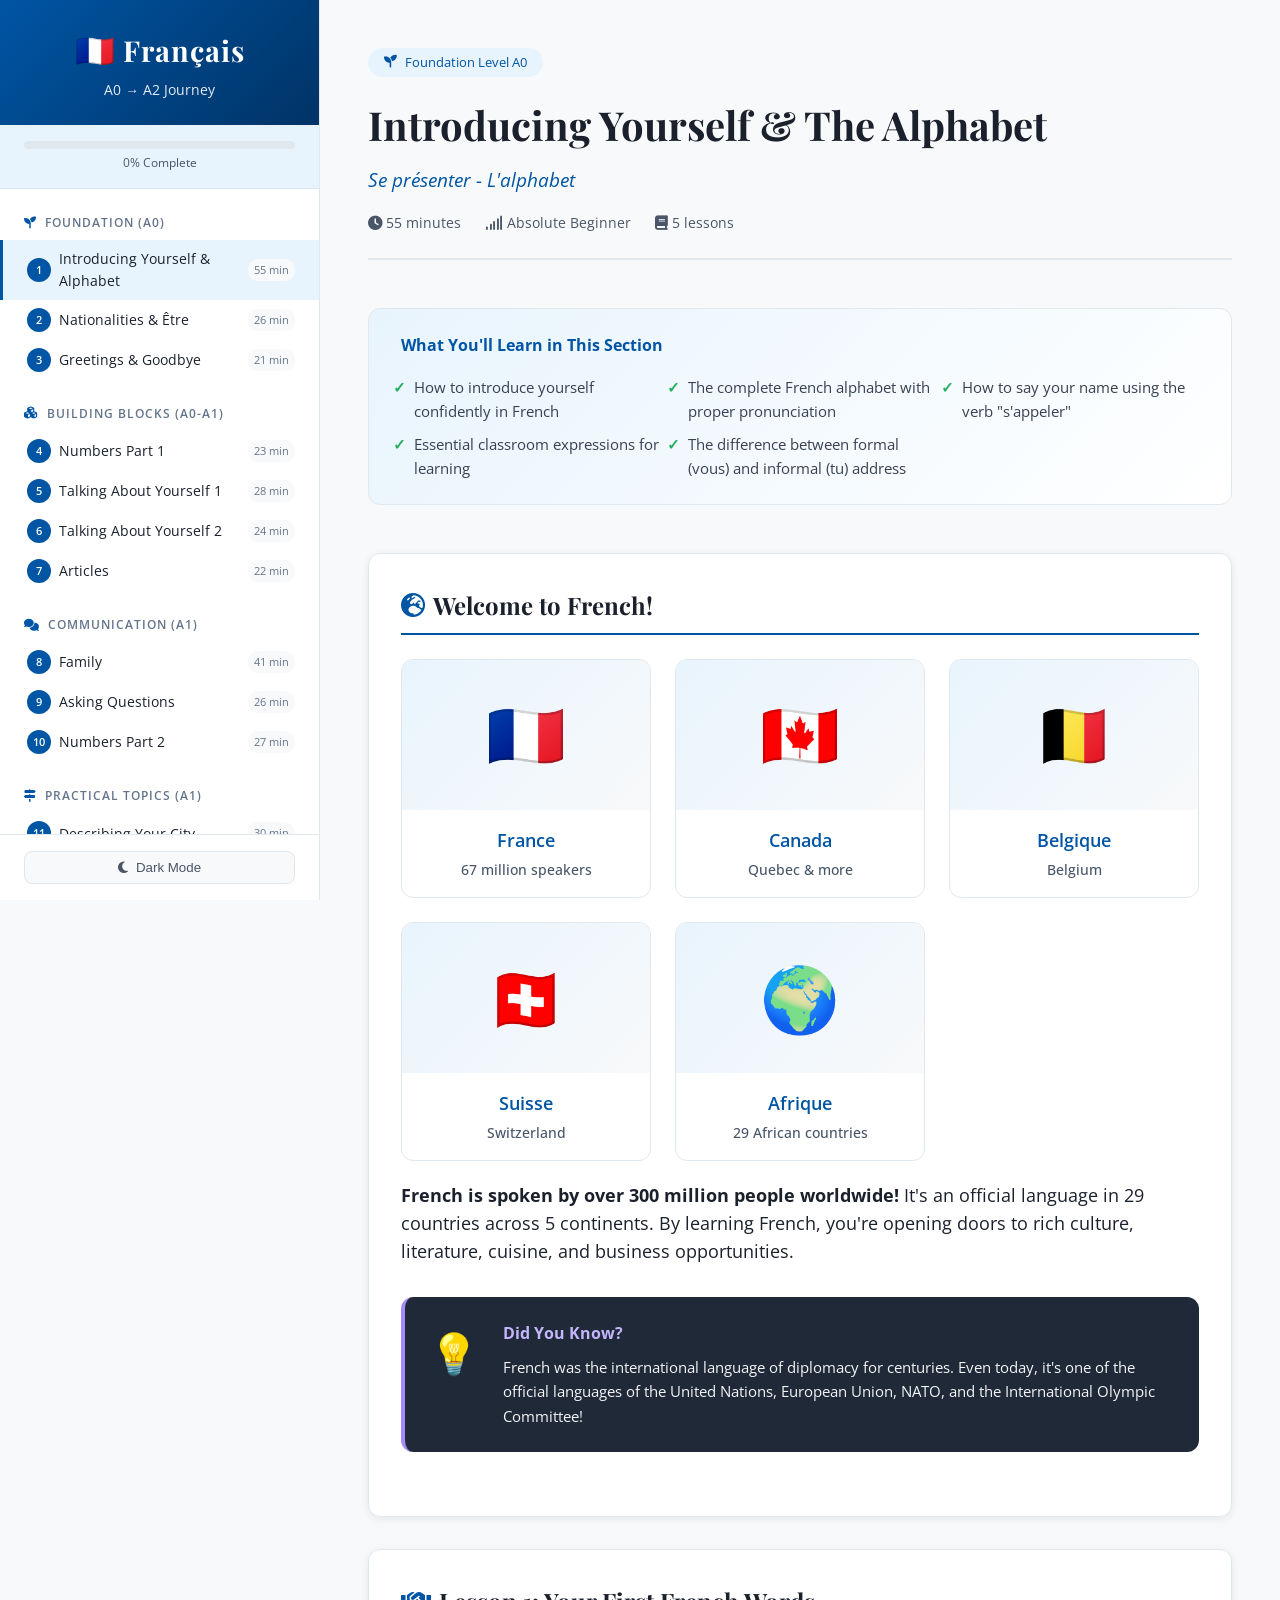
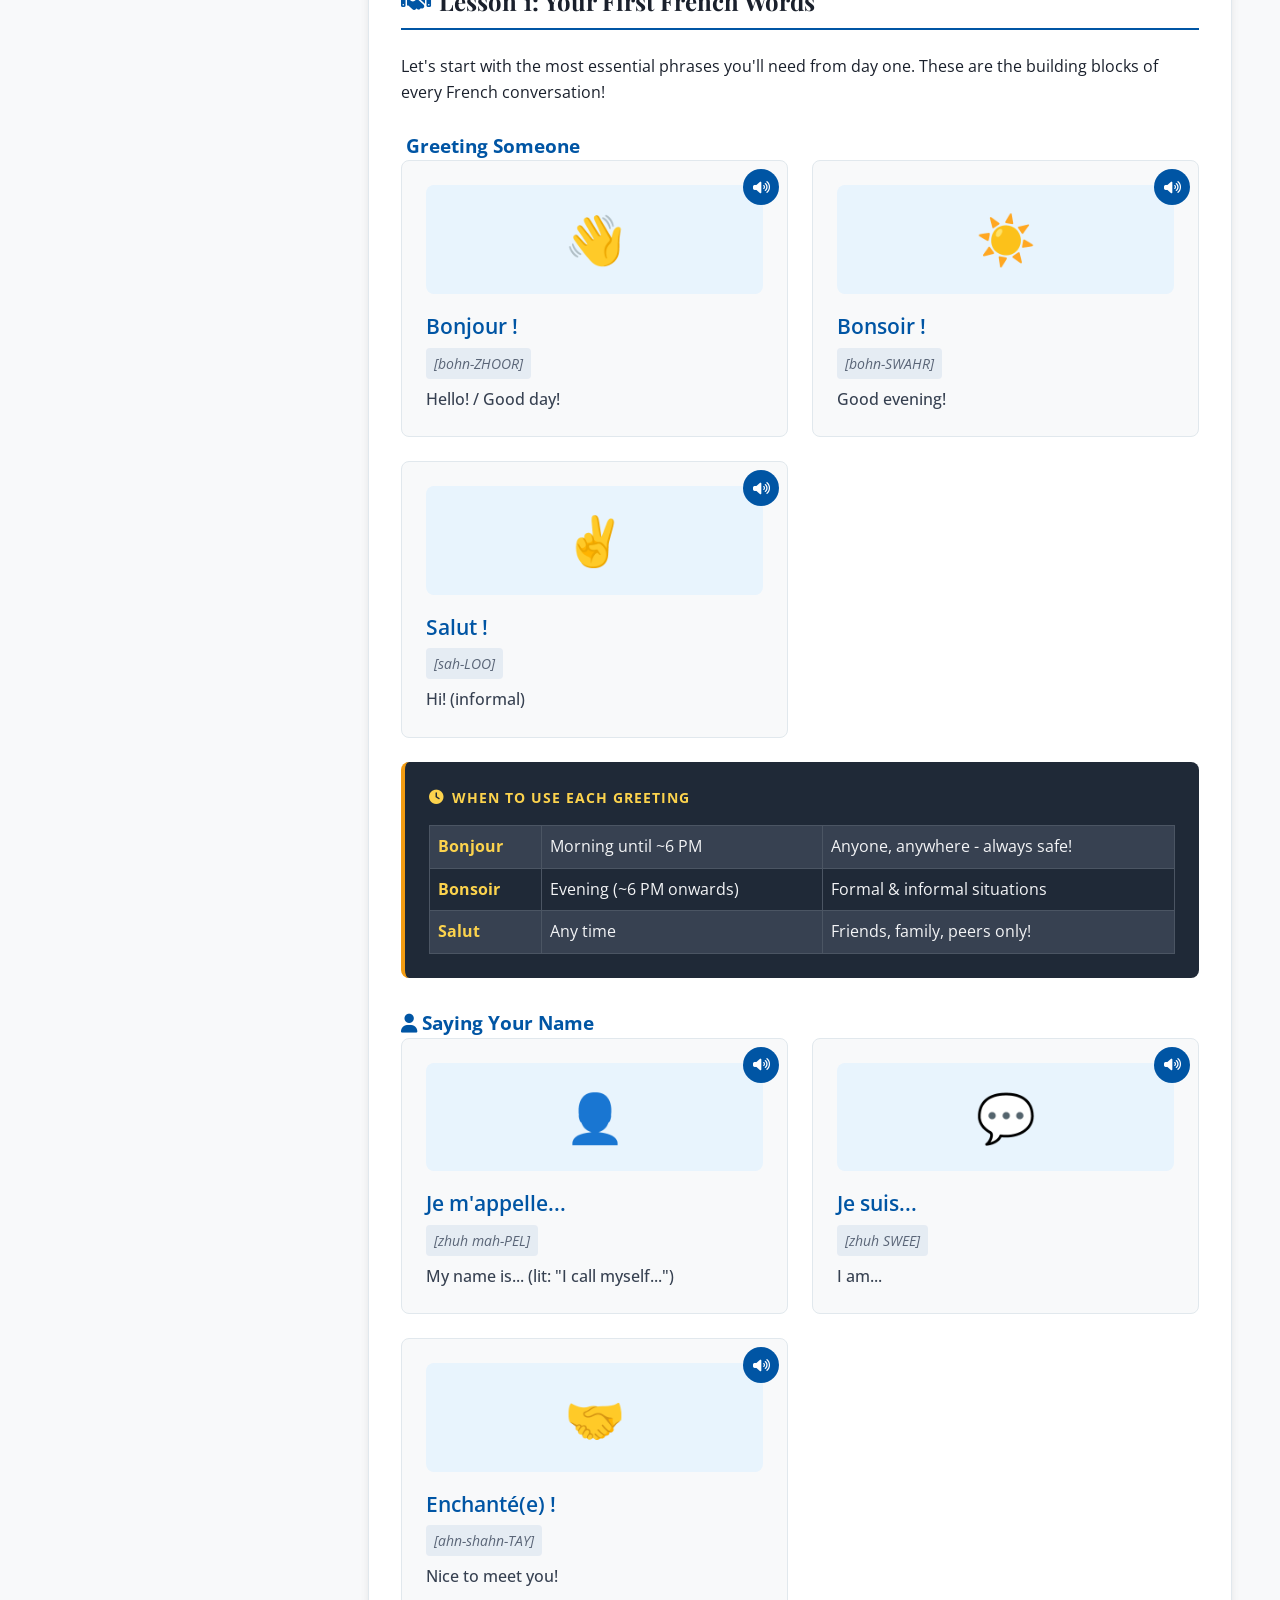
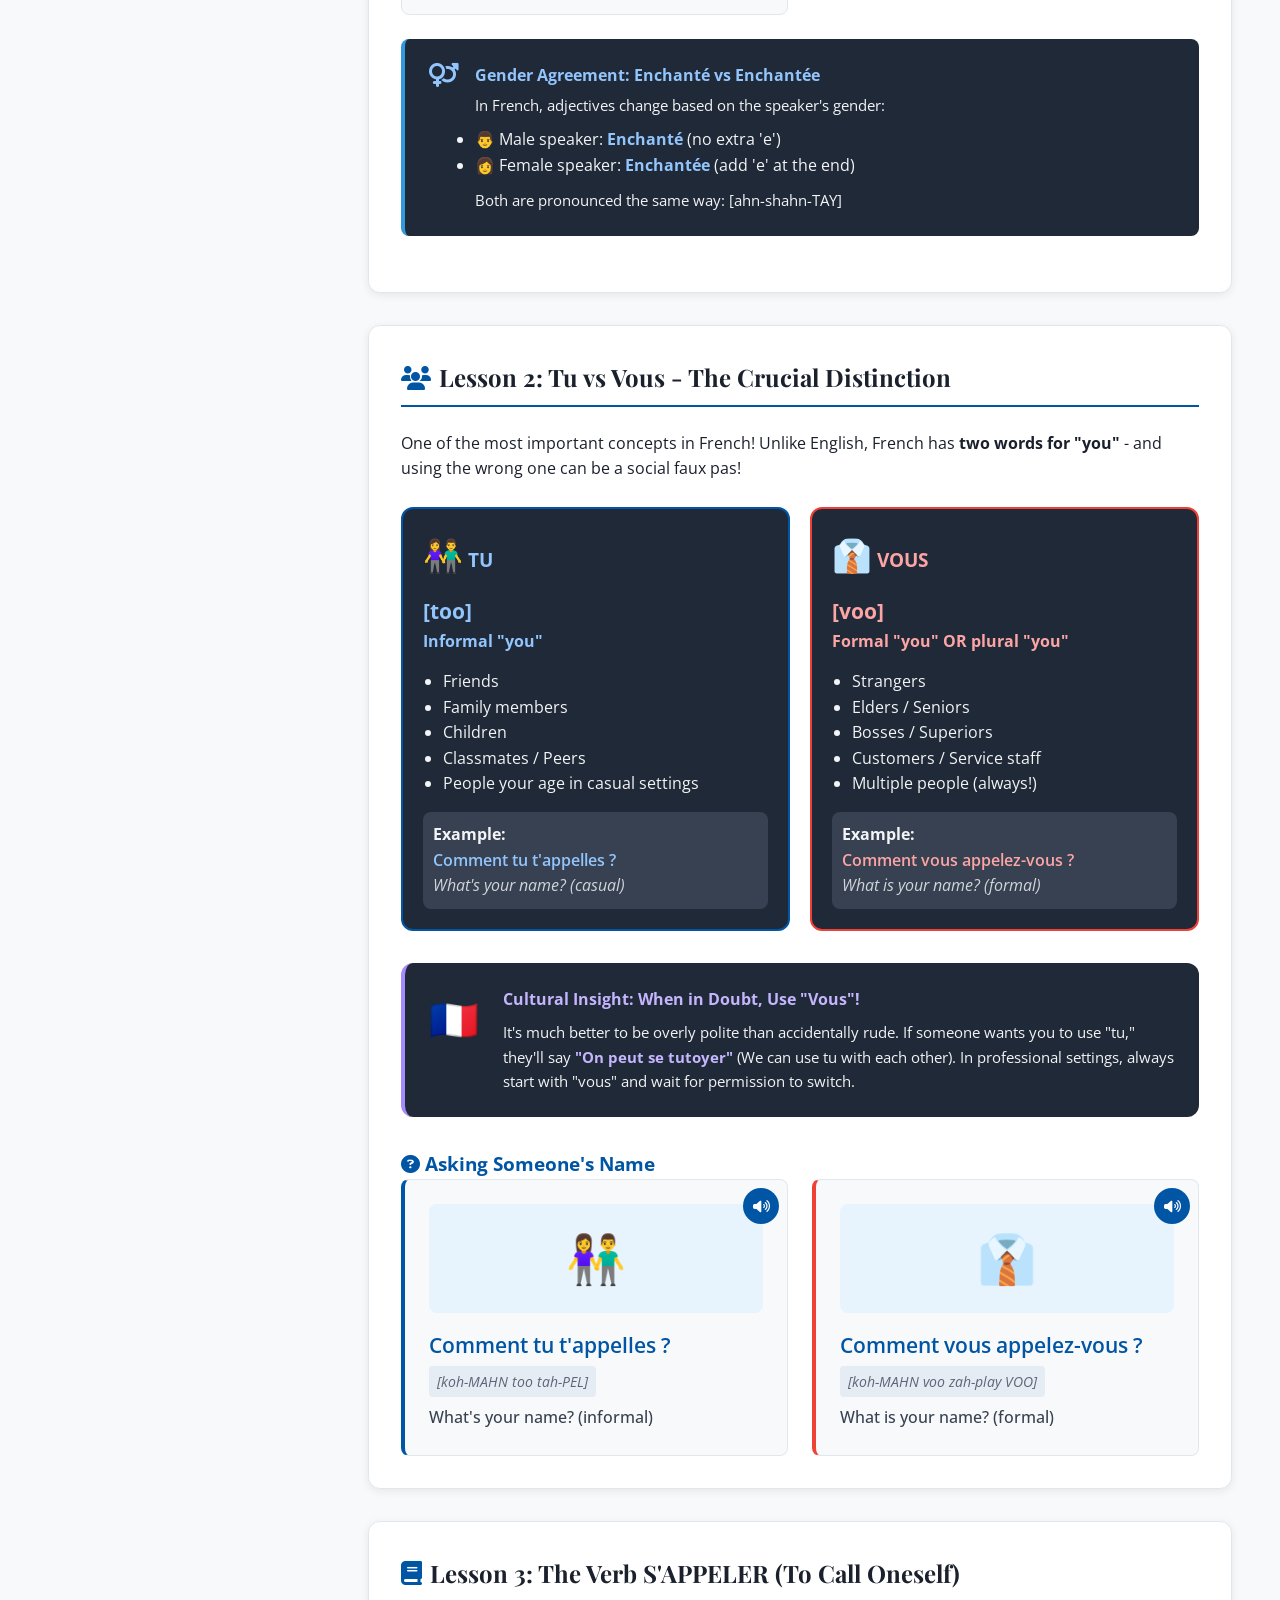
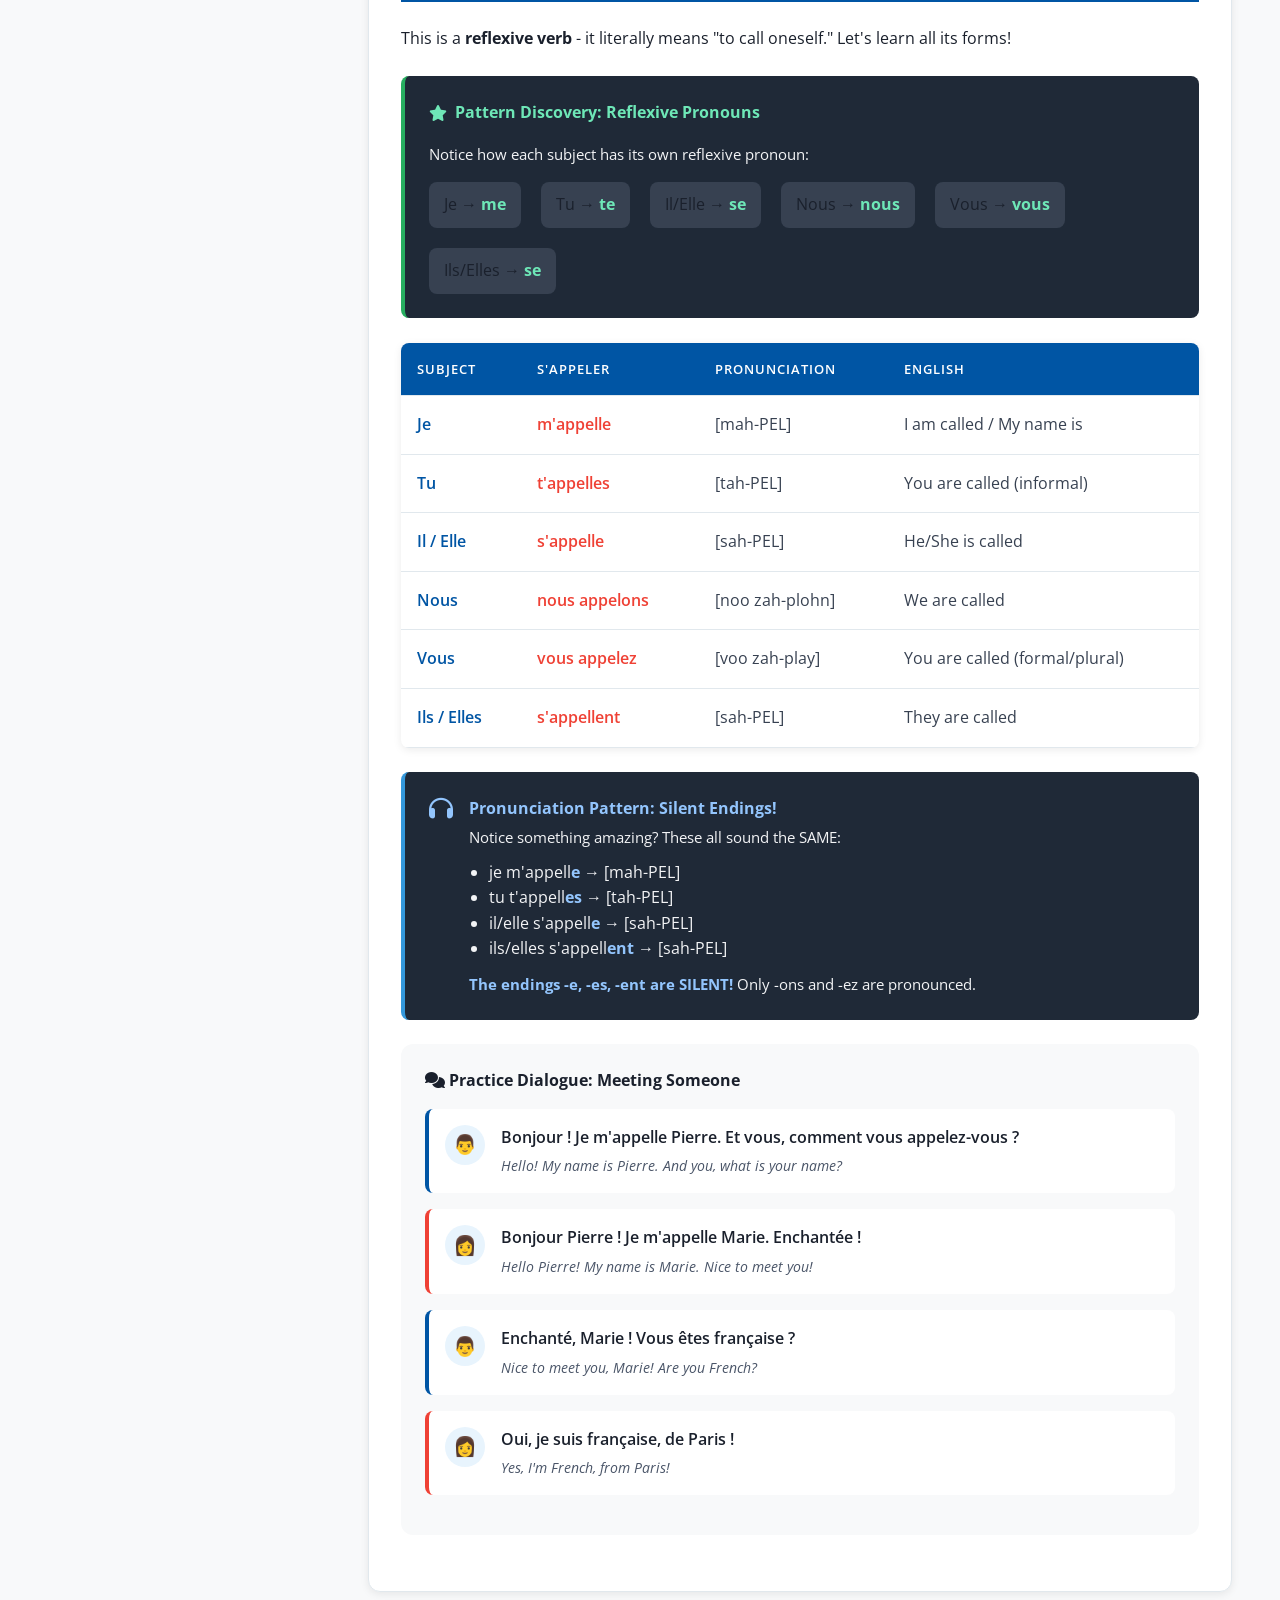
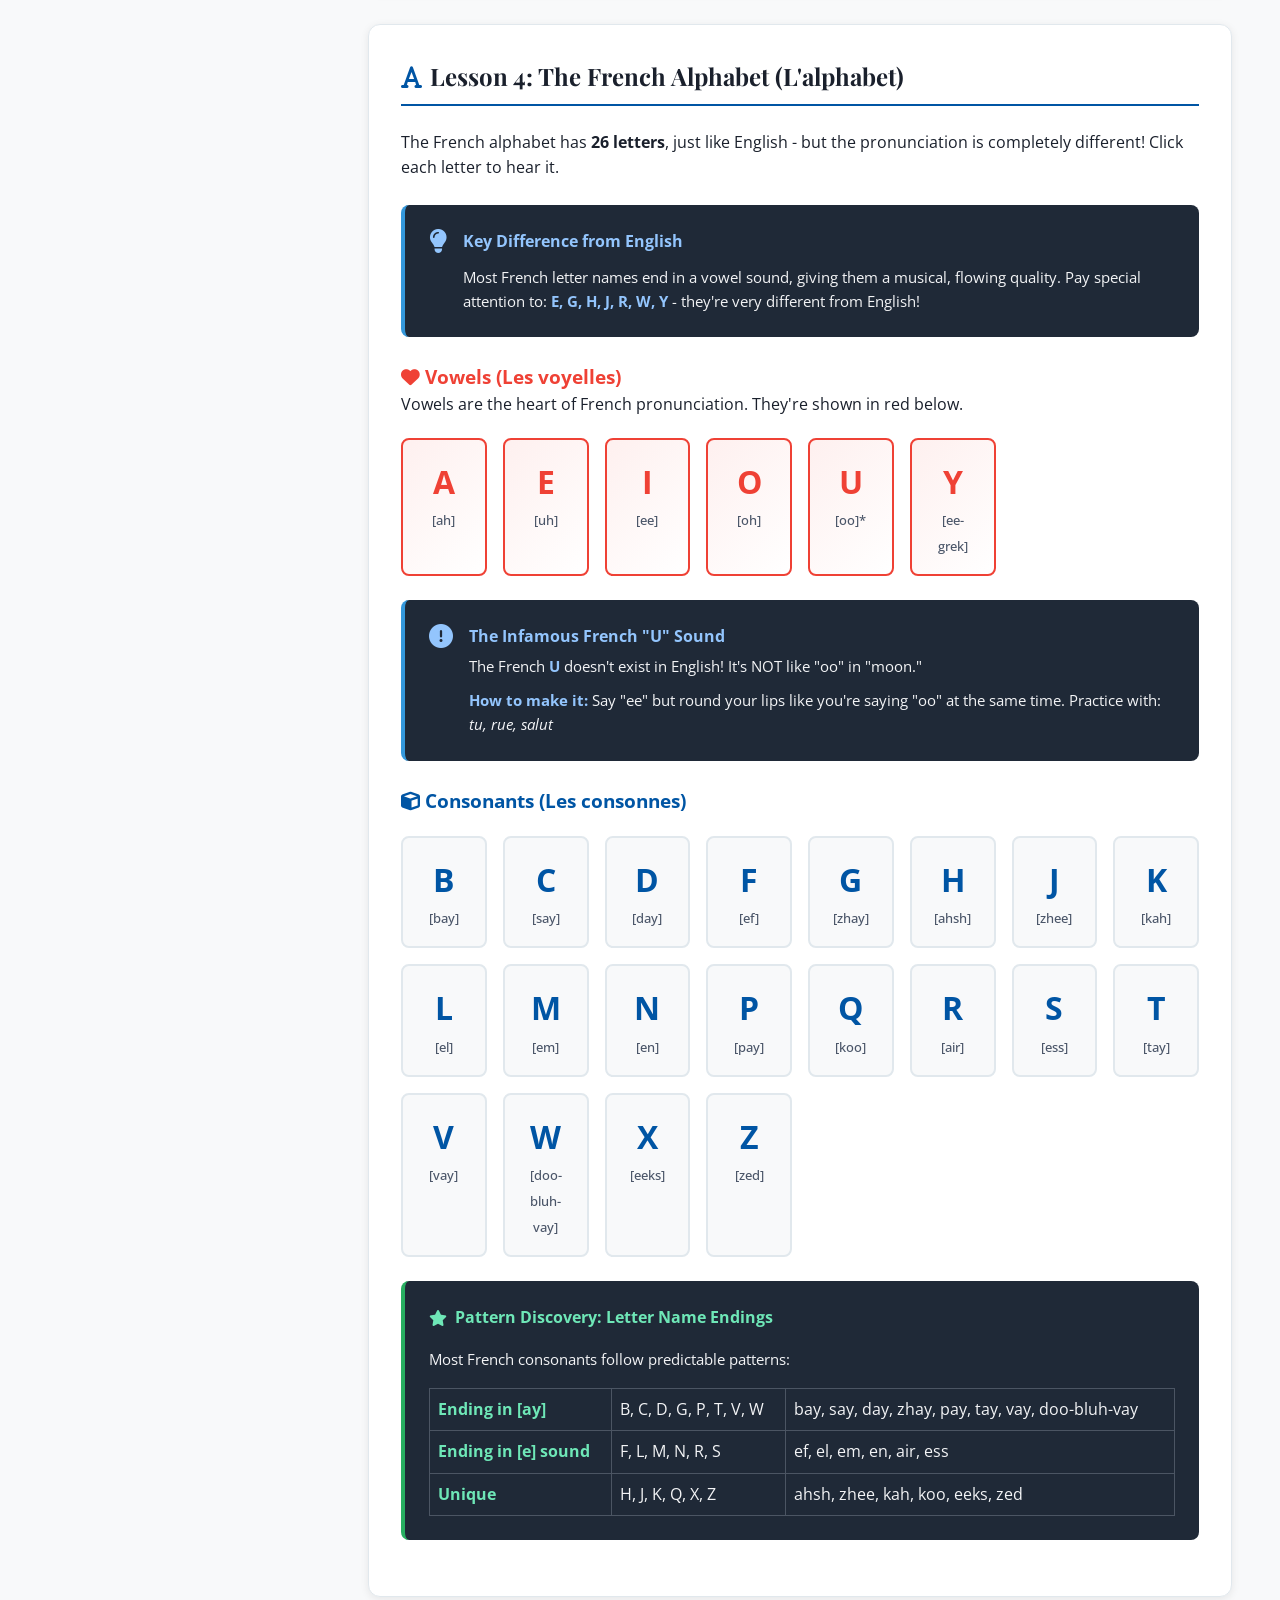
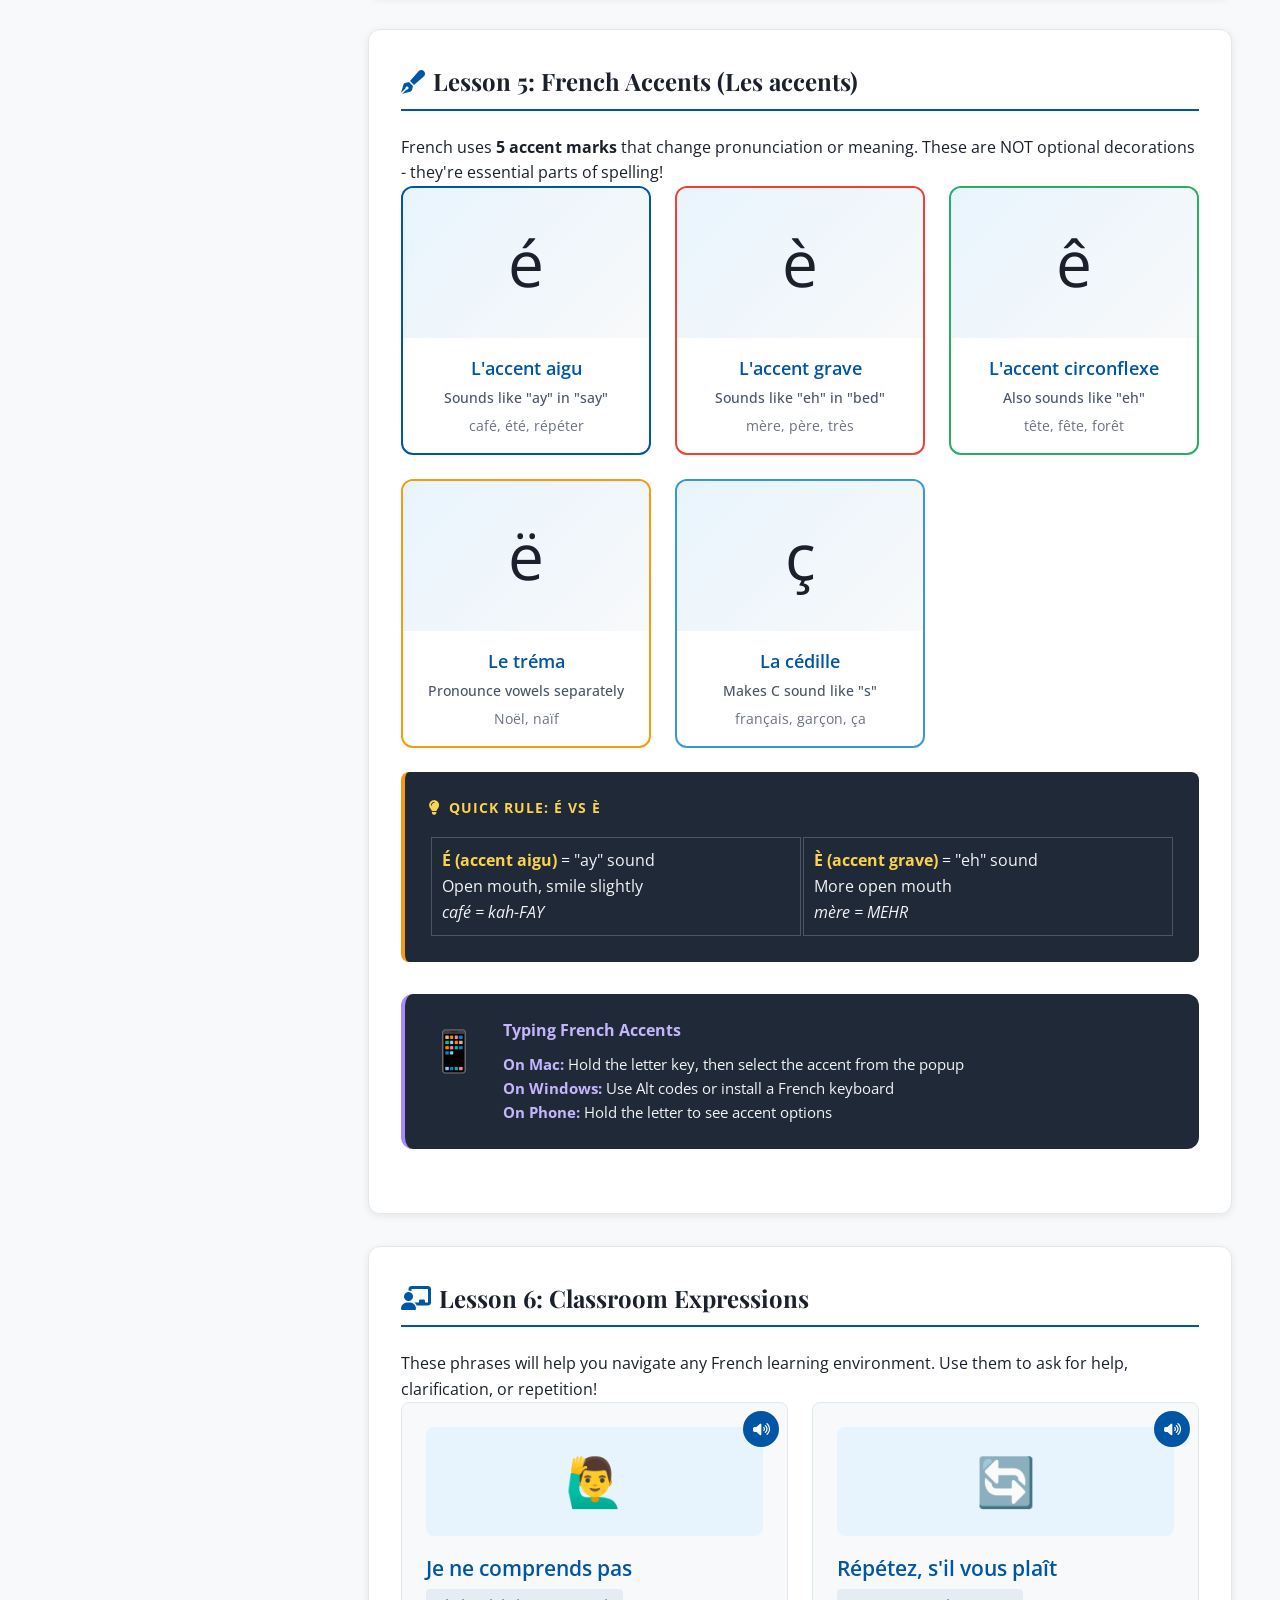
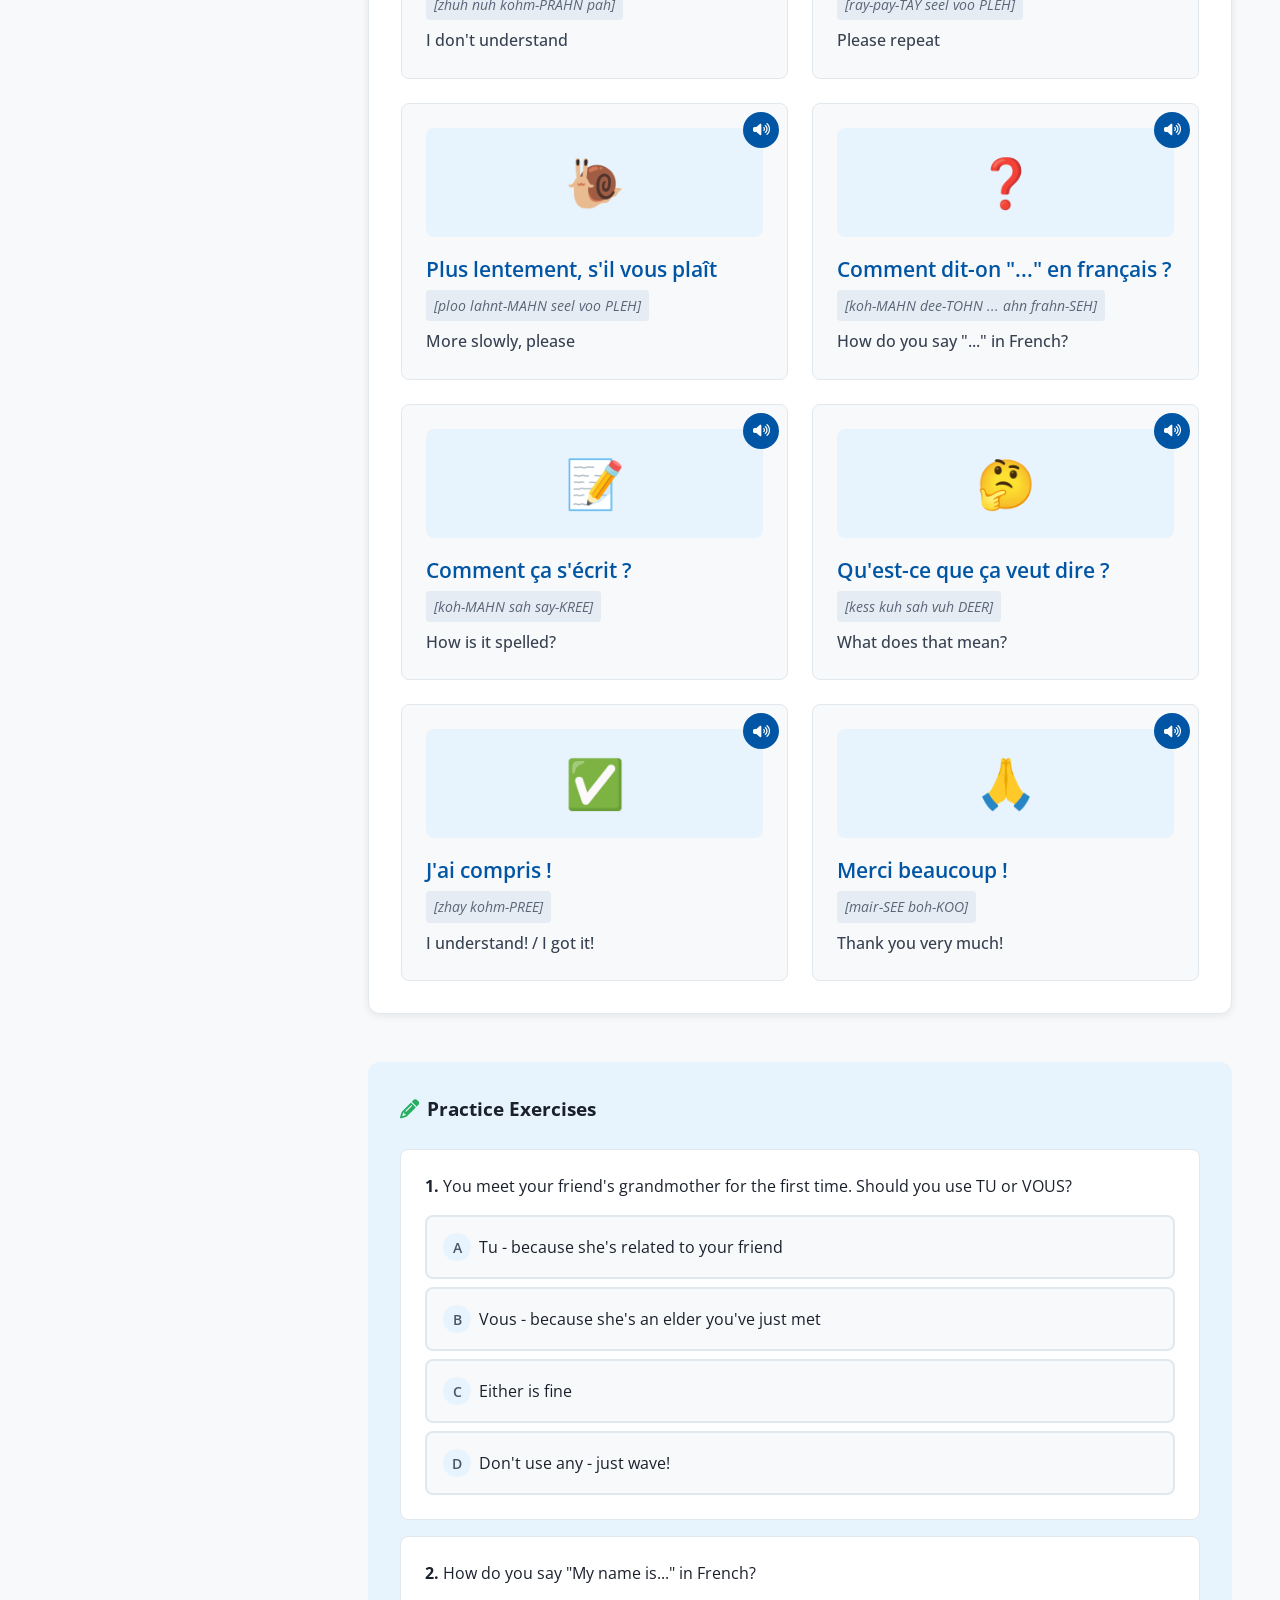
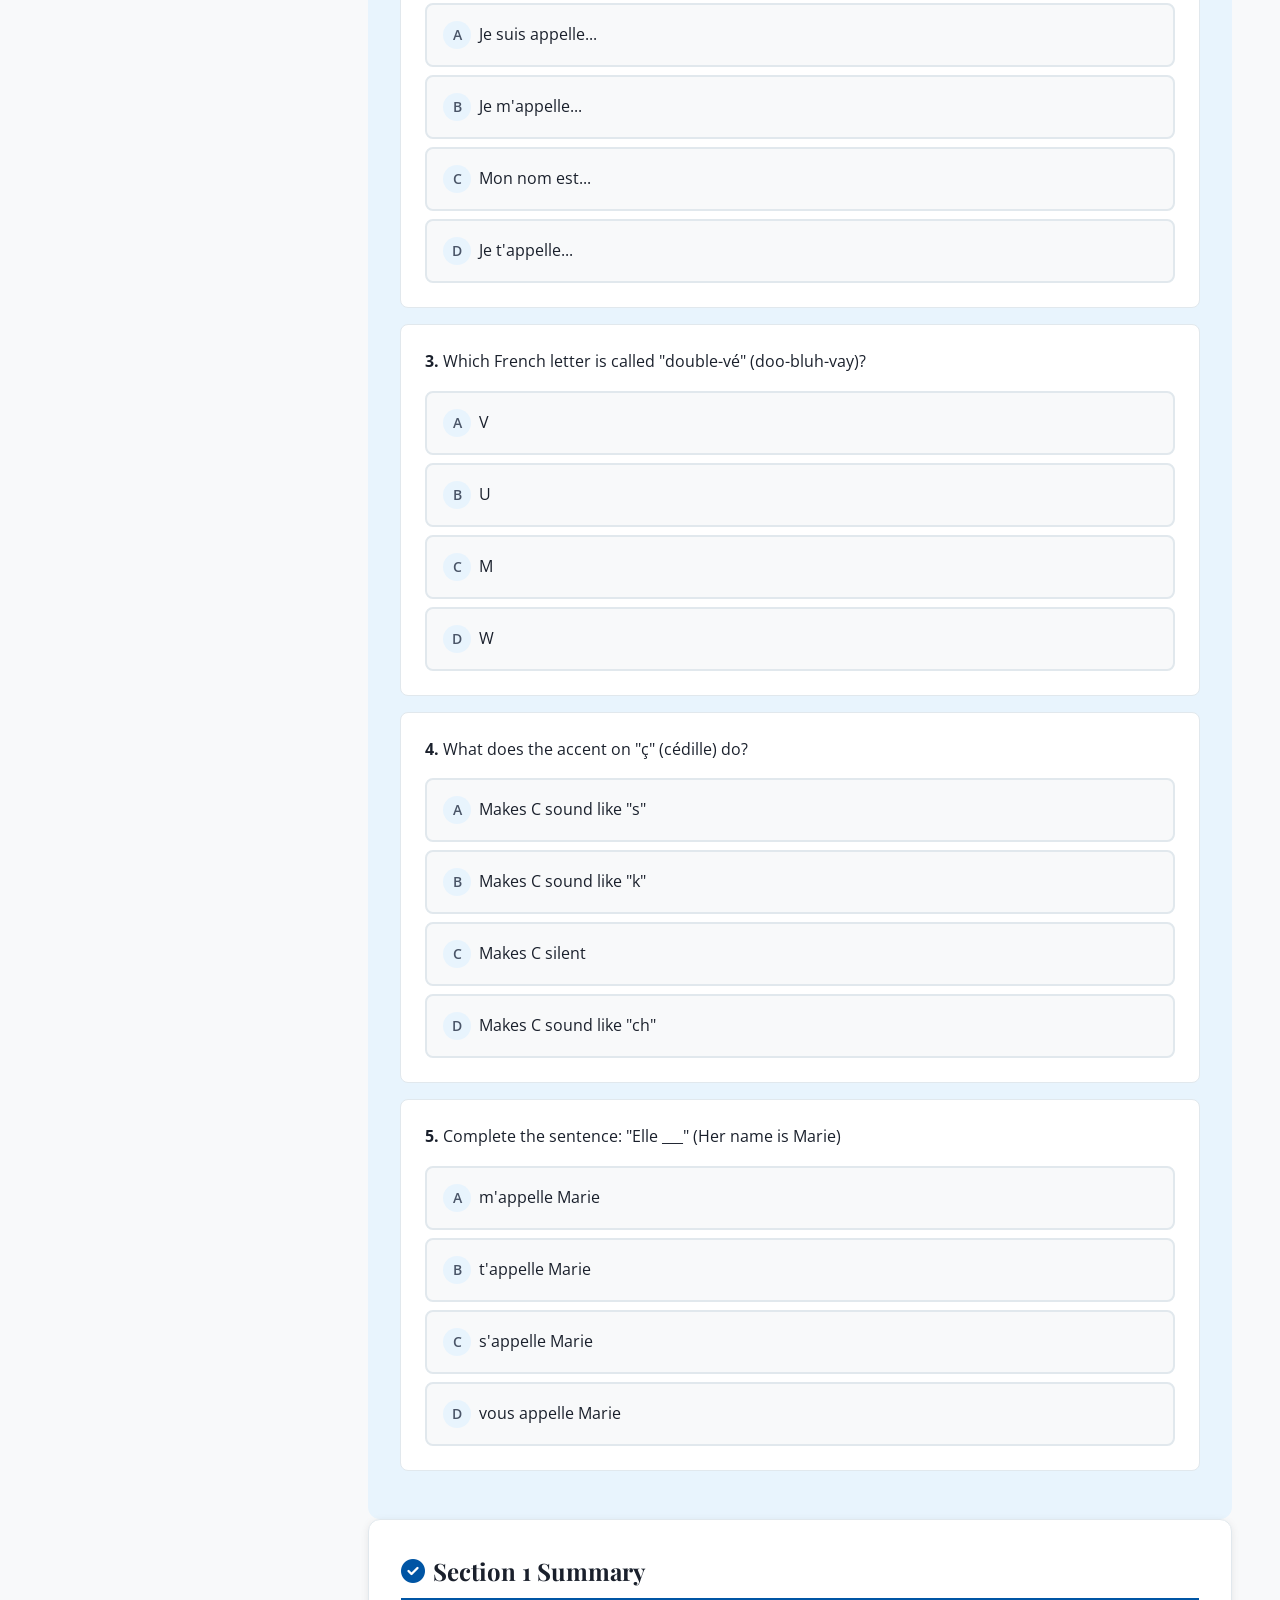
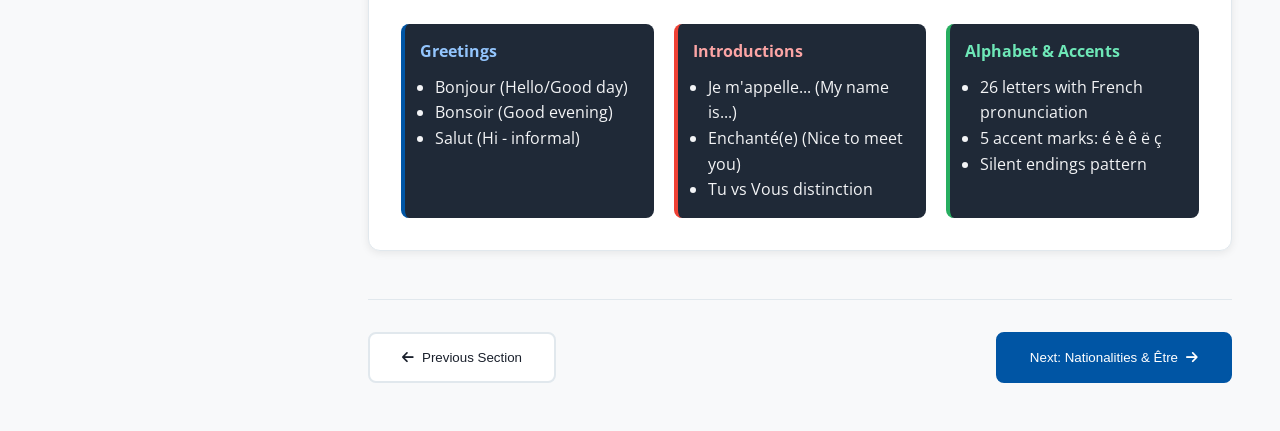
==== commit e0525363: "Add iPhone 16 responsive design and mobile optimizations - Add Apple-specific meta tags for PWA supp" ====
--- a/index.html
+++ b/index.html
@@ -2,7 +2,12 @@
 <html lang="en">
 <head>
     <meta charset="UTF-8">
-    <meta name="viewport" content="width=device-width, initial-scale=1.0">
+    <meta name="viewport" content="width=device-width, initial-scale=1.0, maximum-scale=1.0, user-scalable=no, viewport-fit=cover">
+    <meta name="apple-mobile-web-app-capable" content="yes">
+    <meta name="apple-mobile-web-app-status-bar-style" content="black-translucent">
+    <meta name="apple-mobile-web-app-title" content="Learn French">
+    <meta name="theme-color" content="#0055A4">
+    <meta name="mobile-web-app-capable" content="yes">
     <title>Learn French - Complete A0-A2 Course</title>
     <link rel="stylesheet" href="styles.css">
     <link href="https://fonts.googleapis.com/css2?family=Playfair+Display:wght@400;600;700&family=Open+Sans:wght@300;400;600;700&display=swap" rel="stylesheet">
@@ -253,6 +258,9 @@
     <button class="mobile-menu-toggle" id="menuToggle">
         <i class="fas fa-bars"></i>
     </button>
+
+    <!-- Mobile Sidebar Backdrop -->
+    <div class="sidebar-backdrop" id="sidebarBackdrop"></div>
 
     <!-- Main Content Area -->
     <main class="content" id="mainContent">
--- a/styles.css
+++ b/styles.css
@@ -292,6 +292,27 @@
     box-shadow: 0 2px 10px var(--shadow-color);
 }
 
+/* Mobile sidebar backdrop overlay */
+.sidebar-backdrop {
+    display: none;
+    position: fixed;
+    top: 0;
+    left: 0;
+    right: 0;
+    bottom: 0;
+    background: rgba(0, 0, 0, 0.5);
+    z-index: 999;
+    opacity: 0;
+    transition: opacity var(--transition-normal);
+    -webkit-backdrop-filter: blur(2px);
+    backdrop-filter: blur(2px);
+}
+
+.sidebar-backdrop.active {
+    display: block;
+    opacity: 1;
+}
+
 /* ============================================
    Main Content Area
    ============================================ */
@@ -1184,6 +1205,14 @@
    Responsive Design
    ============================================ */
 
+/* Safe area support for iPhone notch/Dynamic Island */
+:root {
+    --safe-area-top: env(safe-area-inset-top, 0px);
+    --safe-area-bottom: env(safe-area-inset-bottom, 0px);
+    --safe-area-left: env(safe-area-inset-left, 0px);
+    --safe-area-right: env(safe-area-inset-right, 0px);
+}
+
 @media (max-width: 1024px) {
     .sidebar {
         transform: translateX(-100%);
@@ -1200,7 +1229,7 @@
     .content {
         margin-left: 0;
         padding: var(--spacing-xl);
-        padding-top: calc(var(--spacing-xl) + 60px);
+        padding-top: calc(var(--spacing-xl) + 60px + var(--safe-area-top));
     }
 }
 
@@ -1229,6 +1258,402 @@
     .cultural-note {
         flex-direction: column;
         text-align: center;
+    }
+}
+
+/* ============================================
+   iPhone Optimizations (390-430px width range)
+   iPhone 16: 393pt, iPhone 16 Pro: 402pt, iPhone 16 Pro Max: 440pt
+   ============================================ */
+
+@media (max-width: 430px) {
+    /* Base adjustments */
+    html {
+        font-size: 15px;
+        -webkit-text-size-adjust: 100%;
+        -webkit-tap-highlight-color: transparent;
+    }
+
+    body {
+        padding-bottom: var(--safe-area-bottom);
+    }
+
+    /* Mobile menu button - larger touch target */
+    .mobile-menu-toggle {
+        display: flex;
+        align-items: center;
+        justify-content: center;
+        top: calc(var(--spacing-md) + var(--safe-area-top));
+        left: var(--spacing-md);
+        width: 48px;
+        height: 48px;
+        font-size: 1.2rem;
+        border-radius: var(--radius-lg);
+        box-shadow: 0 4px 12px rgba(0, 0, 0, 0.15);
+    }
+
+    /* Sidebar mobile overlay */
+    .sidebar {
+        width: 85vw;
+        max-width: 320px;
+        padding-top: var(--safe-area-top);
+    }
+
+    .sidebar.active {
+        box-shadow: 4px 0 20px rgba(0, 0, 0, 0.3);
+    }
+
+    .sidebar-header {
+        padding: var(--spacing-lg) var(--spacing-md);
+    }
+
+    .logo h1 {
+        font-size: 1.5rem;
+    }
+
+    /* Navigation items - larger touch targets */
+    .nav-item {
+        padding: var(--spacing-md) var(--spacing-lg);
+        min-height: 48px;
+    }
+
+    .section-title {
+        font-size: 0.9rem;
+    }
+
+    .duration {
+        font-size: 0.65rem;
+        padding: 2px 5px;
+    }
+
+    /* Main content */
+    .content {
+        padding: var(--spacing-md);
+        padding-top: calc(70px + var(--safe-area-top));
+        padding-bottom: calc(var(--spacing-xl) + var(--safe-area-bottom));
+    }
+
+    /* Section header */
+    .section-header {
+        margin-bottom: var(--spacing-lg);
+        padding-bottom: var(--spacing-md);
+    }
+
+    .section-header h1 {
+        font-size: 1.5rem;
+        line-height: 1.3;
+    }
+
+    .section-header .french-title {
+        font-size: 1rem;
+    }
+
+    .section-meta {
+        flex-wrap: wrap;
+        gap: var(--spacing-sm);
+        font-size: 0.8rem;
+    }
+
+    .section-badge {
+        font-size: 0.75rem;
+        padding: var(--spacing-xs) var(--spacing-sm);
+    }
+
+    /* Content cards */
+    .content-card {
+        padding: var(--spacing-md);
+        margin-bottom: var(--spacing-md);
+        border-radius: var(--radius-md);
+    }
+
+    .content-card h2 {
+        font-size: 1.2rem;
+        margin-bottom: var(--spacing-md);
+    }
+
+    .content-card h3 {
+        font-size: 1.1rem;
+    }
+
+    .content-card p {
+        font-size: 0.95rem;
+        line-height: 1.6;
+    }
+
+    /* Phrase cards - full width on mobile */
+    .phrase-grid {
+        grid-template-columns: 1fr;
+        gap: var(--spacing-md);
+    }
+
+    .phrase-card {
+        padding: var(--spacing-md);
+    }
+
+    .phrase-card .illustration {
+        font-size: 2.5rem;
+        padding: var(--spacing-sm);
+    }
+
+    .phrase-card .french {
+        font-size: 1.2rem;
+    }
+
+    .phrase-card .pronunciation {
+        font-size: 0.85rem;
+    }
+
+    .phrase-card .english {
+        font-size: 0.95rem;
+    }
+
+    /* Audio button - larger touch target */
+    .phrase-card .audio-btn {
+        width: 44px;
+        height: 44px;
+        font-size: 1rem;
+    }
+
+    /* Alphabet grid */
+    .alphabet-grid {
+        grid-template-columns: repeat(5, 1fr);
+        gap: var(--spacing-sm);
+    }
+
+    .letter-card {
+        padding: var(--spacing-sm);
+    }
+
+    .letter-card .letter {
+        font-size: 1.5rem;
+    }
+
+    .letter-card .name {
+        font-size: 0.65rem;
+    }
+
+    /* Grammar/Pattern/Tip boxes */
+    .grammar-box,
+    .pattern-box,
+    .tip-box,
+    .cultural-note {
+        padding: var(--spacing-md);
+        margin: var(--spacing-md) 0;
+    }
+
+    .grammar-box h4,
+    .pattern-box h4,
+    .tip-box h4 {
+        font-size: 0.85rem;
+    }
+
+    .tip-box {
+        flex-direction: column;
+        gap: var(--spacing-sm);
+    }
+
+    .tip-box i {
+        font-size: 1.2rem;
+    }
+
+    .cultural-note {
+        flex-direction: column;
+        gap: var(--spacing-sm);
+        text-align: left;
+    }
+
+    .cultural-note .icon {
+        font-size: 2rem;
+    }
+
+    /* Tables - horizontal scroll on mobile */
+    .conjugation-table,
+    .grammar-box table,
+    .pattern-box table {
+        display: block;
+        overflow-x: auto;
+        -webkit-overflow-scrolling: touch;
+        font-size: 0.85rem;
+    }
+
+    .conjugation-table th,
+    .conjugation-table td {
+        padding: var(--spacing-sm);
+        white-space: nowrap;
+    }
+
+    /* Learning objectives */
+    .learning-objectives {
+        padding: var(--spacing-md);
+    }
+
+    .learning-objectives ul {
+        grid-template-columns: 1fr;
+        gap: var(--spacing-xs);
+    }
+
+    .learning-objectives li {
+        font-size: 0.9rem;
+    }
+
+    /* Exercise section */
+    .exercise-section {
+        padding: var(--spacing-md);
+        margin-top: var(--spacing-lg);
+    }
+
+    .exercise {
+        padding: var(--spacing-md);
+    }
+
+    .exercise-question {
+        font-size: 0.95rem;
+    }
+
+    /* Exercise options - larger touch targets */
+    .exercise-option {
+        padding: var(--spacing-md);
+        min-height: 48px;
+        font-size: 0.95rem;
+    }
+
+    .exercise-option .option-letter {
+        width: 32px;
+        height: 32px;
+        font-size: 0.9rem;
+    }
+
+    /* Navigation buttons */
+    .section-navigation {
+        flex-direction: column;
+        gap: var(--spacing-sm);
+        margin-top: var(--spacing-lg);
+        padding-top: var(--spacing-md);
+    }
+
+    .nav-btn {
+        width: 100%;
+        justify-content: center;
+        padding: var(--spacing-md);
+        min-height: 48px;
+        font-size: 0.95rem;
+    }
+
+    /* Image vocabulary cards */
+    .image-vocabulary {
+        grid-template-columns: repeat(2, 1fr);
+        gap: var(--spacing-sm);
+    }
+
+    .vocab-image-card .image-placeholder {
+        height: 100px;
+        font-size: 2.5rem;
+    }
+
+    .vocab-image-card .vocab-info {
+        padding: var(--spacing-sm);
+    }
+
+    .vocab-image-card .vocab-french {
+        font-size: 0.9rem;
+    }
+
+    .vocab-image-card .vocab-english {
+        font-size: 0.8rem;
+    }
+
+    /* Dialogue box */
+    .dialogue-box {
+        padding: var(--spacing-sm);
+    }
+
+    .dialogue-line {
+        padding: var(--spacing-sm);
+        gap: var(--spacing-sm);
+    }
+
+    .dialogue-avatar {
+        width: 32px;
+        height: 32px;
+        font-size: 1rem;
+    }
+
+    .dialogue-content .french-text {
+        font-size: 0.95rem;
+    }
+
+    .dialogue-content .english-text {
+        font-size: 0.8rem;
+    }
+
+    /* Fill in blank */
+    .fill-blank-input {
+        width: 100px;
+        font-size: 0.95rem;
+    }
+
+    /* Quiz modal */
+    .quiz-content {
+        padding: var(--spacing-lg);
+        width: 92%;
+    }
+
+    .quiz-score {
+        font-size: 3rem;
+    }
+
+    .quiz-message {
+        font-size: 1rem;
+    }
+
+    /* Inline styles in sections - TU/VOUS boxes */
+    [style*="grid-template-columns: 1fr 1fr"] {
+        grid-template-columns: 1fr !important;
+    }
+
+    /* Section summary grid */
+    [style*="grid-template-columns: repeat(auto-fit"] {
+        grid-template-columns: 1fr !important;
+    }
+}
+
+/* Extra small phones */
+@media (max-width: 360px) {
+    html {
+        font-size: 14px;
+    }
+
+    .section-header h1 {
+        font-size: 1.3rem;
+    }
+
+    .content-card h2 {
+        font-size: 1.1rem;
+    }
+
+    .alphabet-grid {
+        grid-template-columns: repeat(4, 1fr);
+    }
+
+    .image-vocabulary {
+        grid-template-columns: 1fr;
+    }
+}
+
+/* Landscape mode on iPhone */
+@media (max-width: 932px) and (orientation: landscape) {
+    .content {
+        padding-left: calc(var(--spacing-lg) + var(--safe-area-left));
+        padding-right: calc(var(--spacing-lg) + var(--safe-area-right));
+    }
+
+    .sidebar {
+        width: 50vw;
+        max-width: 280px;
+    }
+
+    .mobile-menu-toggle {
+        left: calc(var(--spacing-md) + var(--safe-area-left));
     }
 }
 
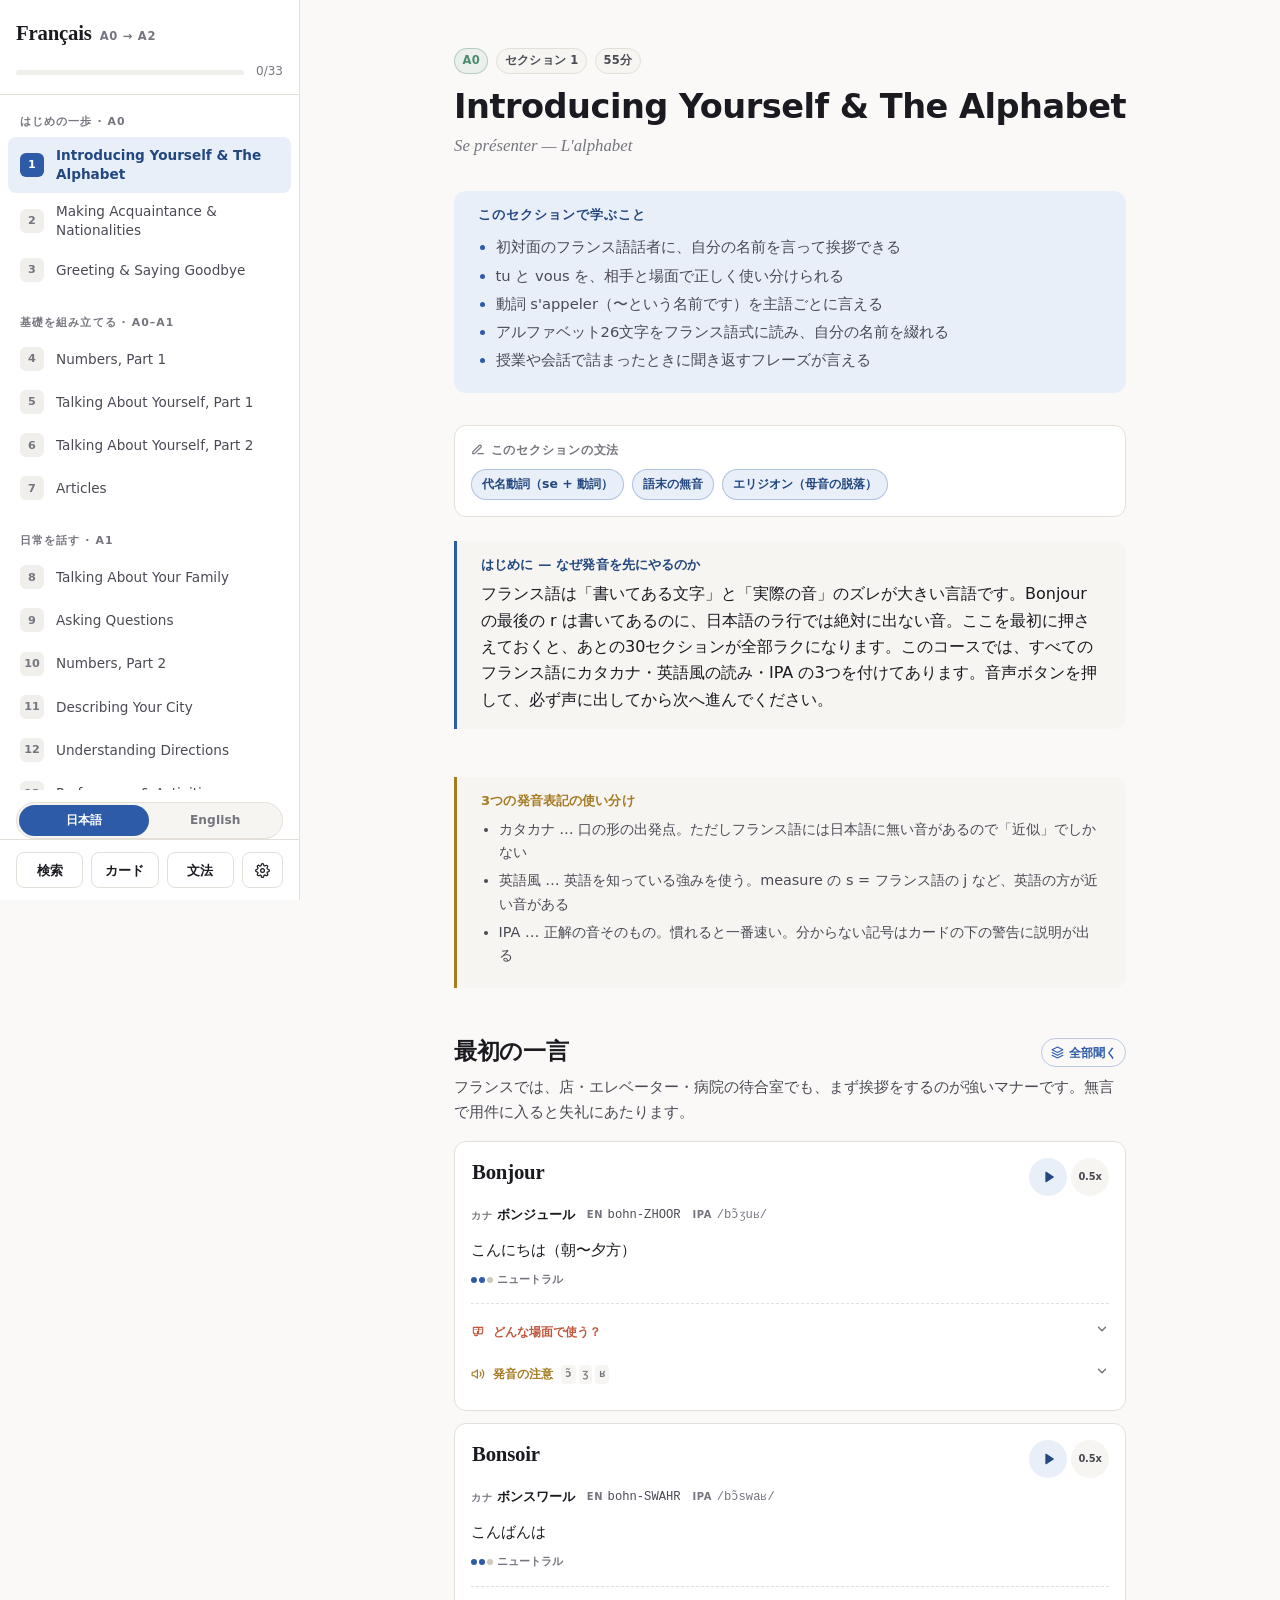
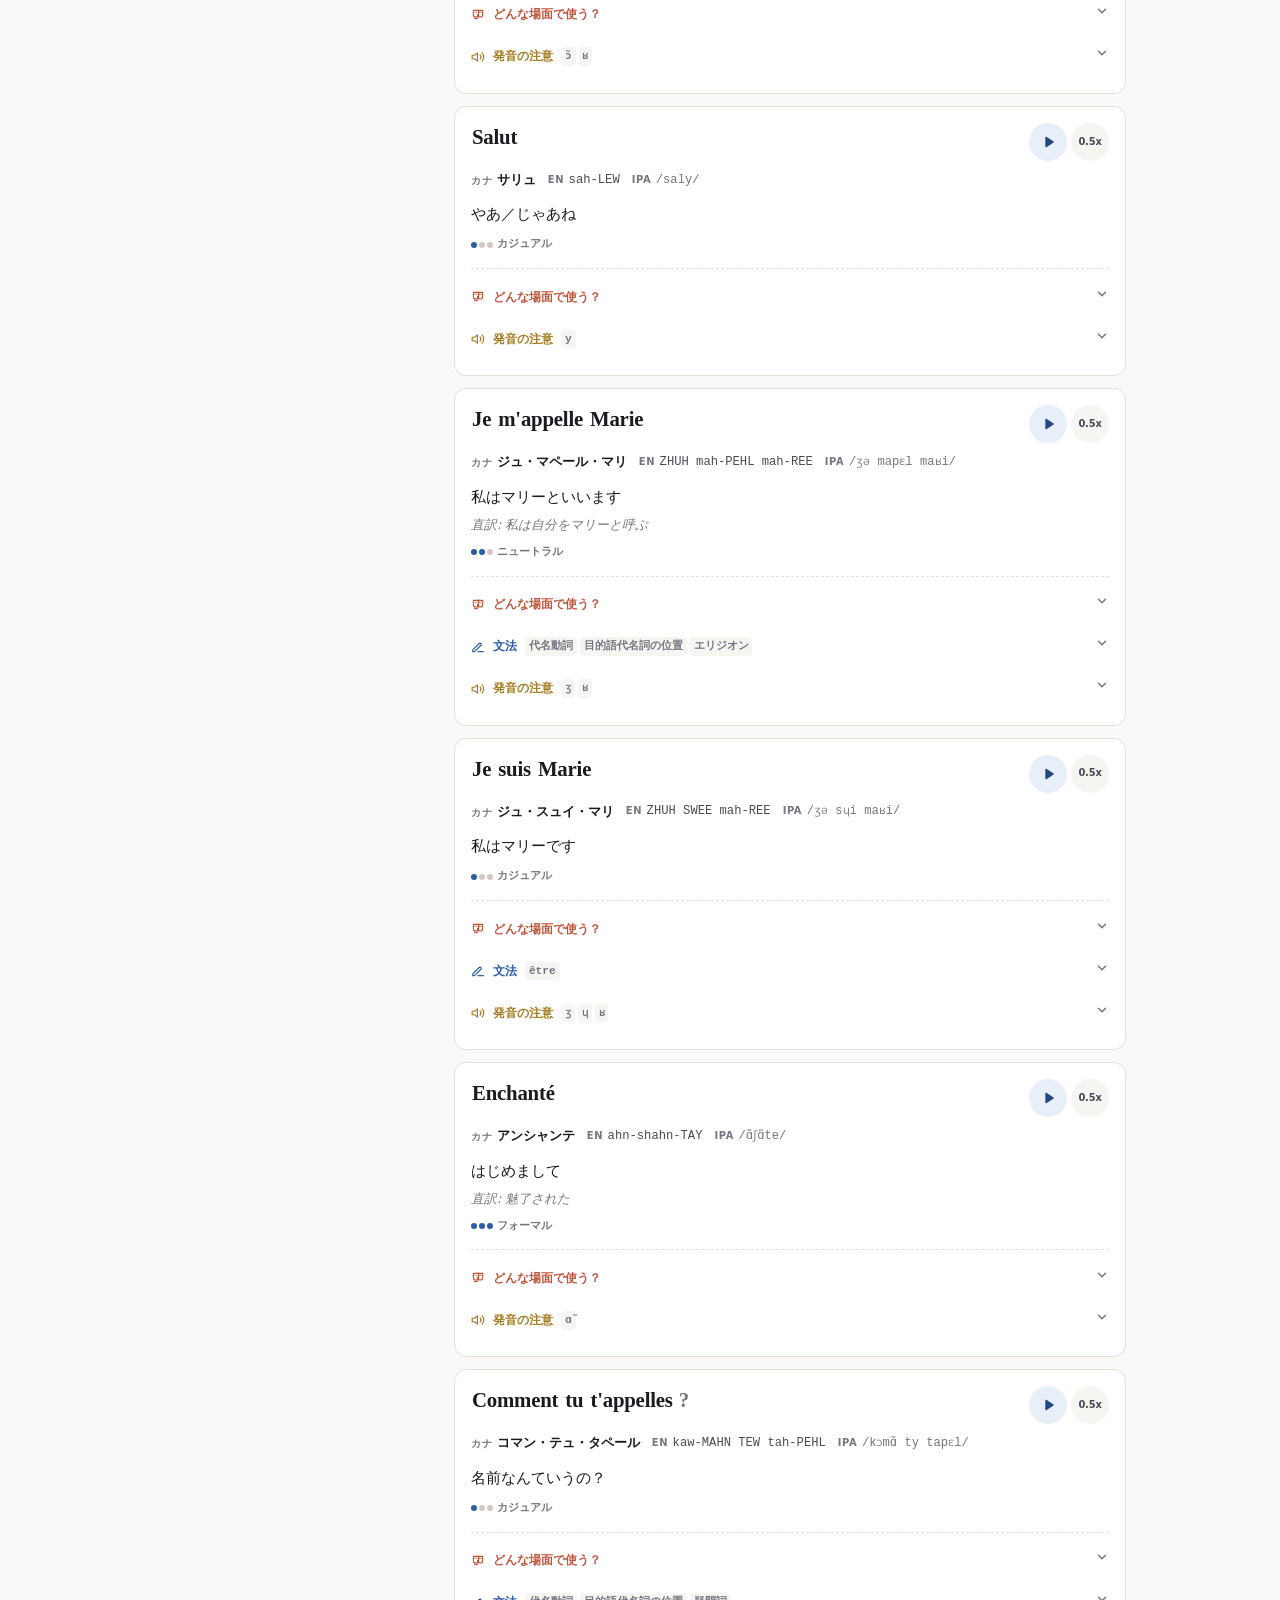
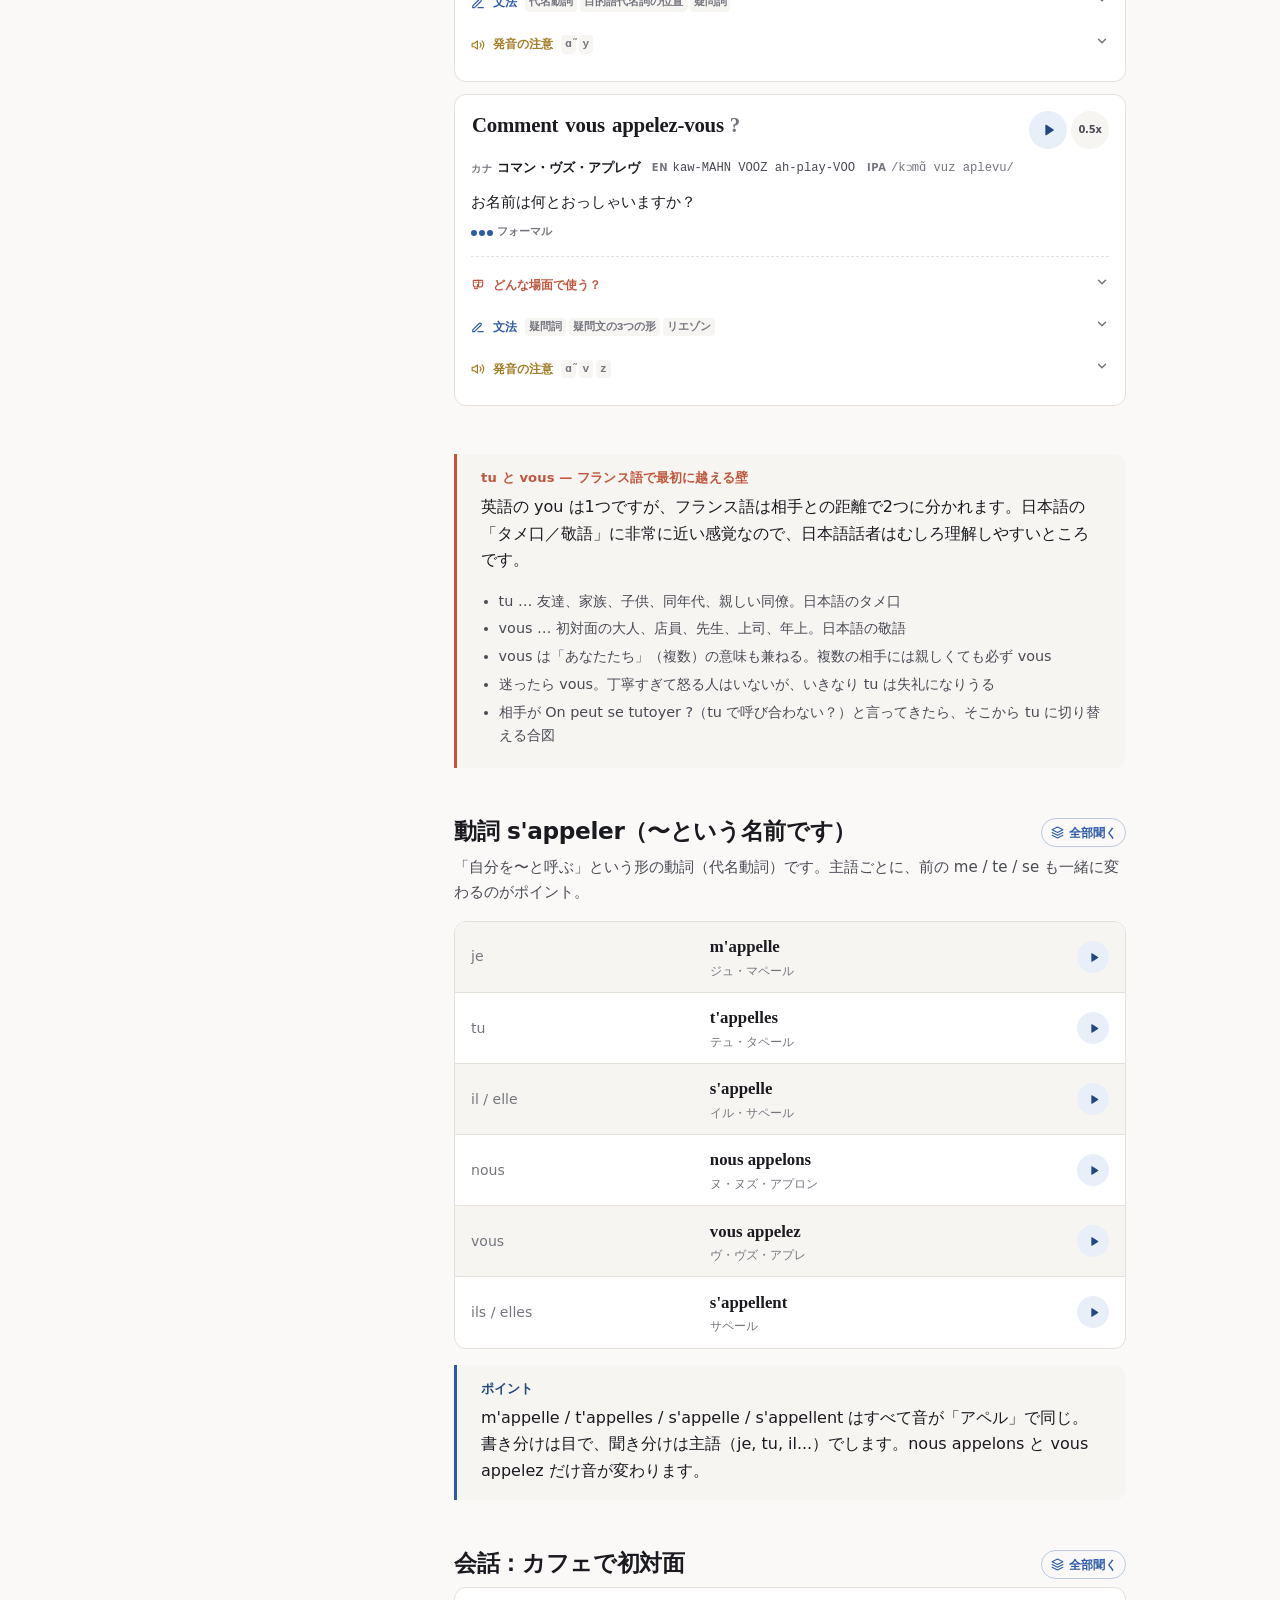
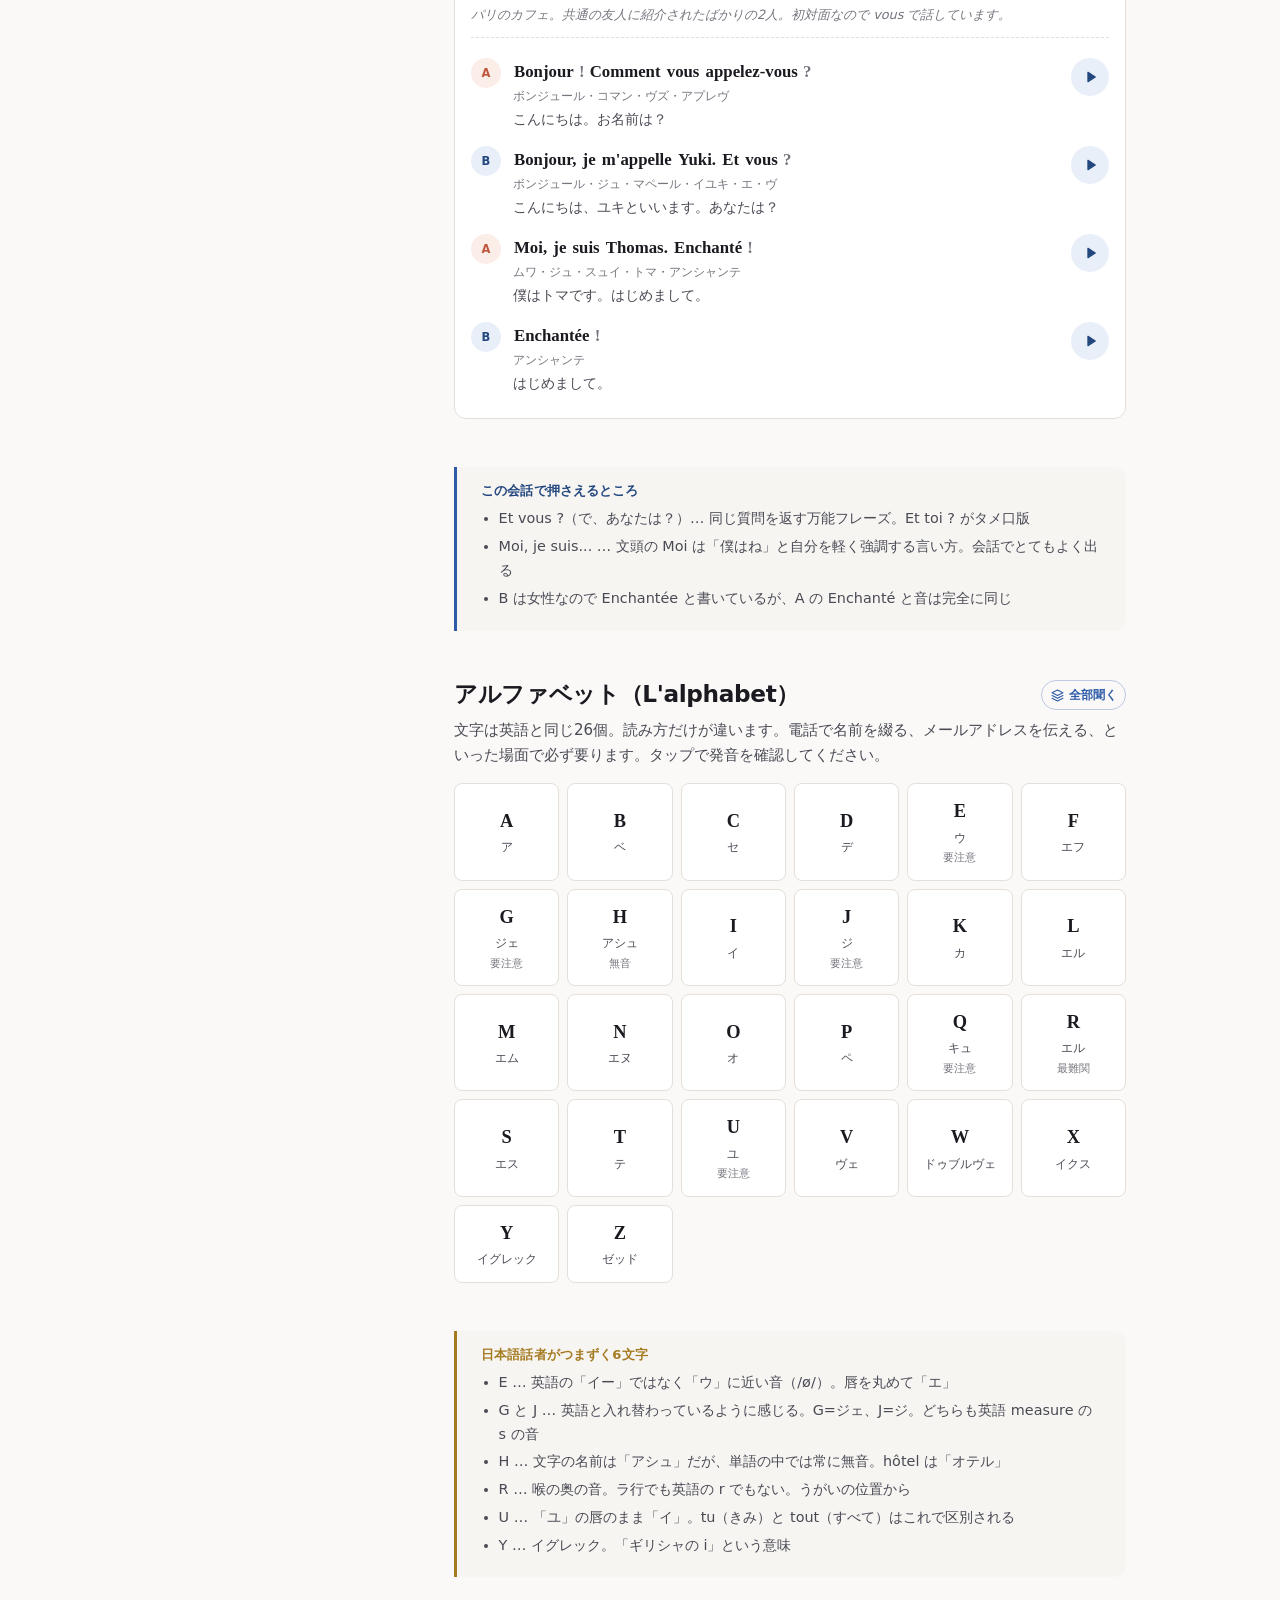
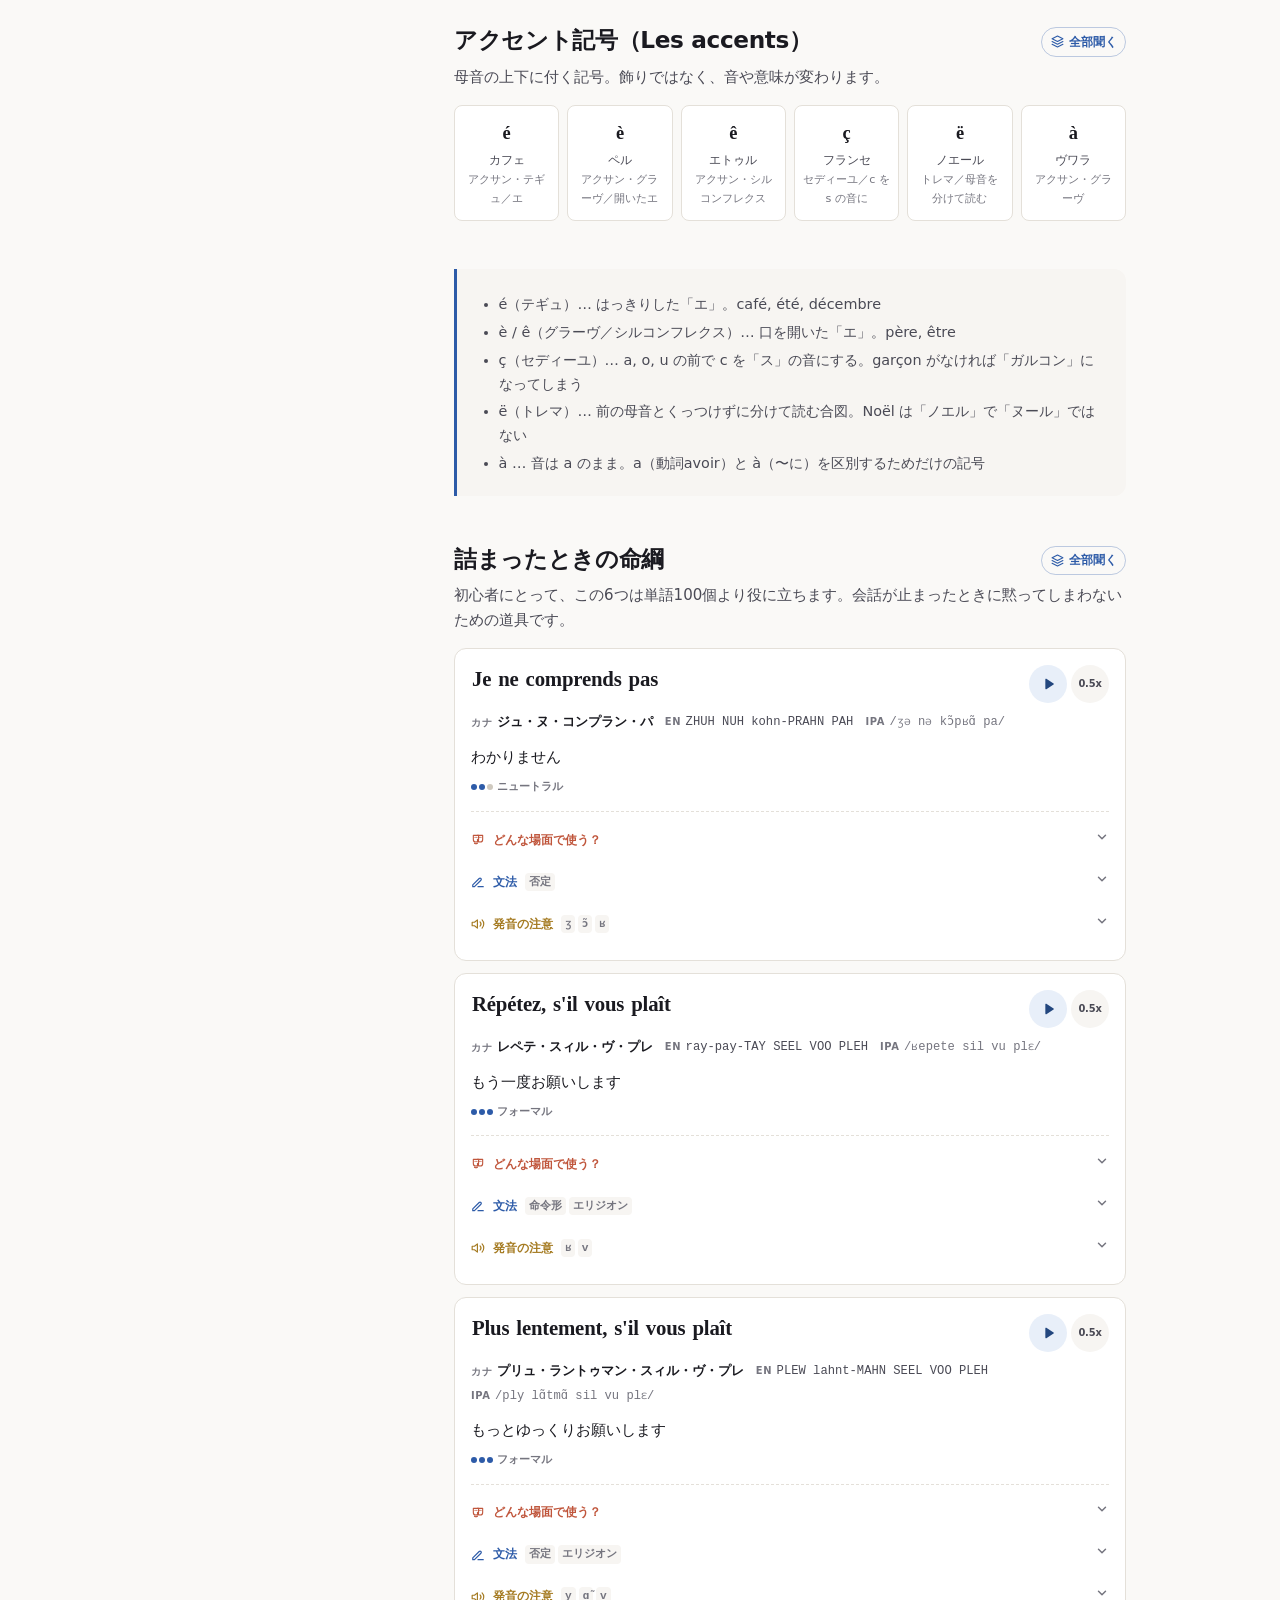
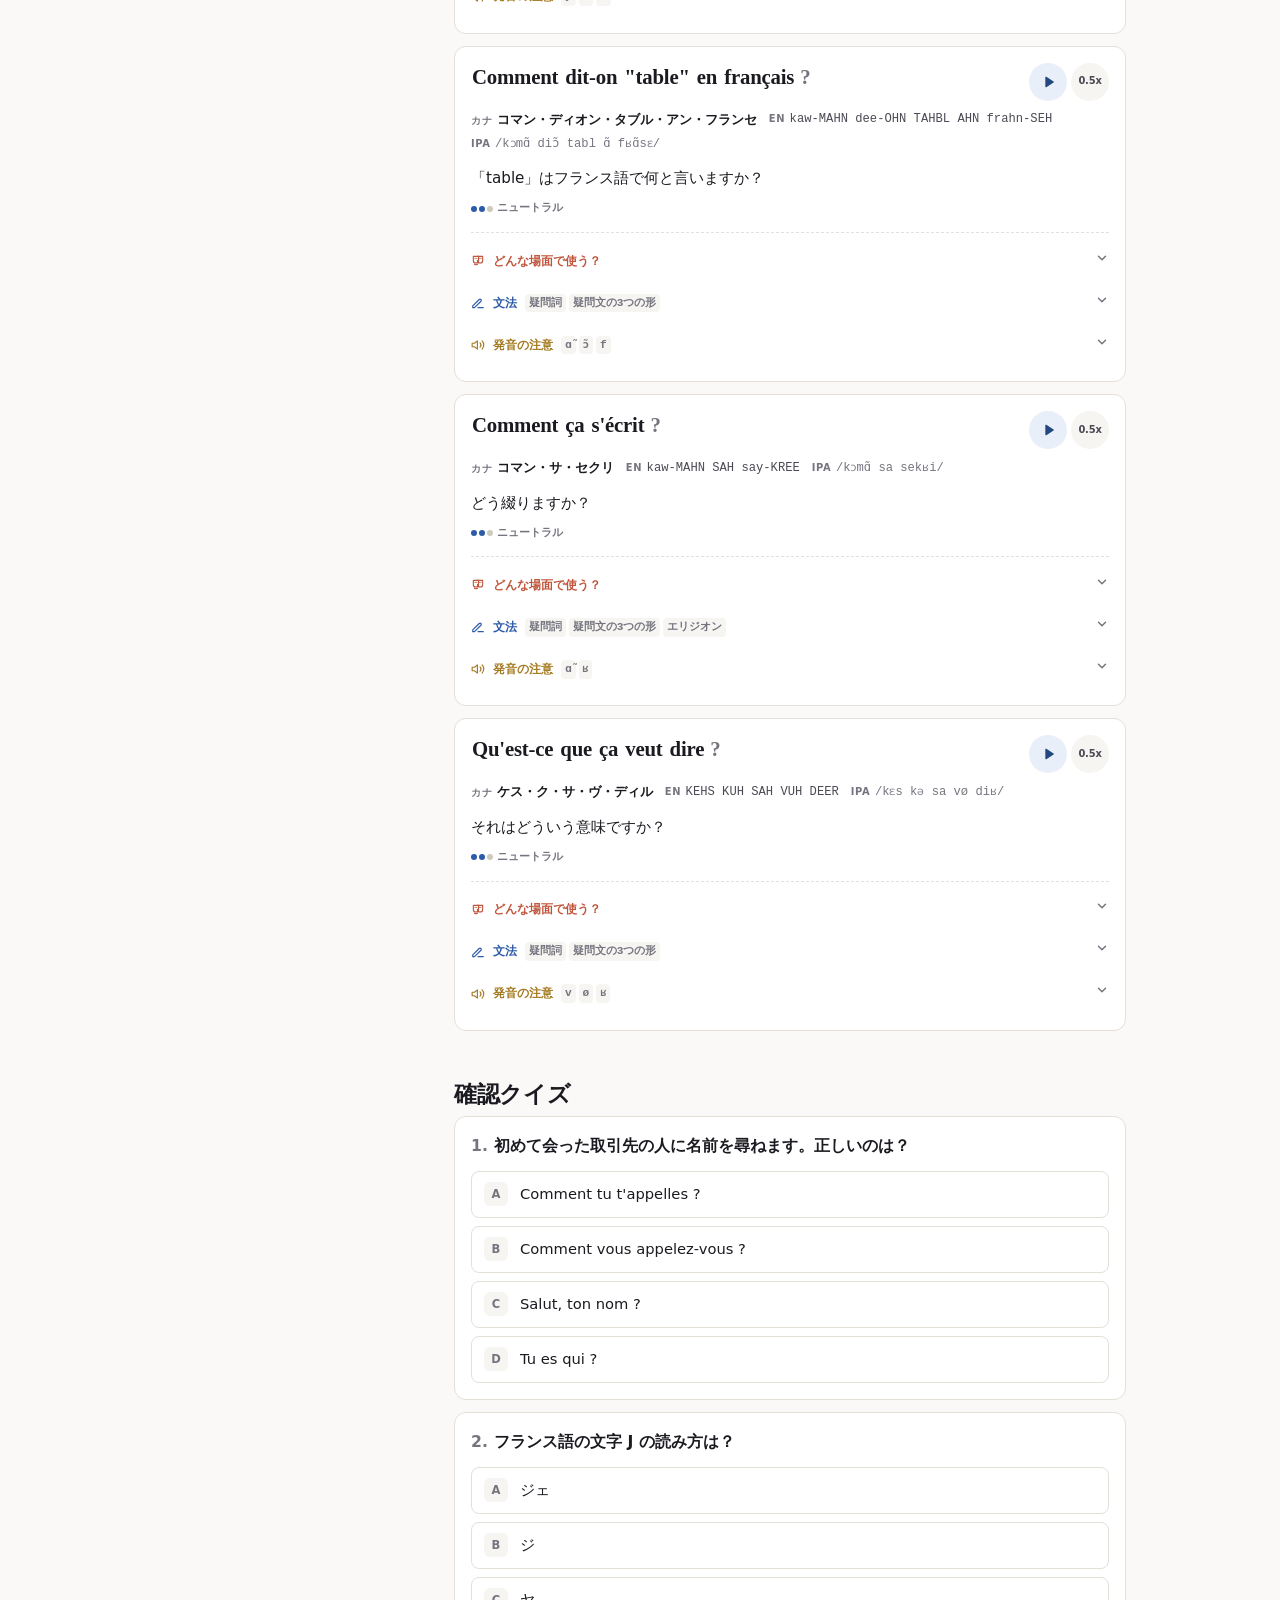
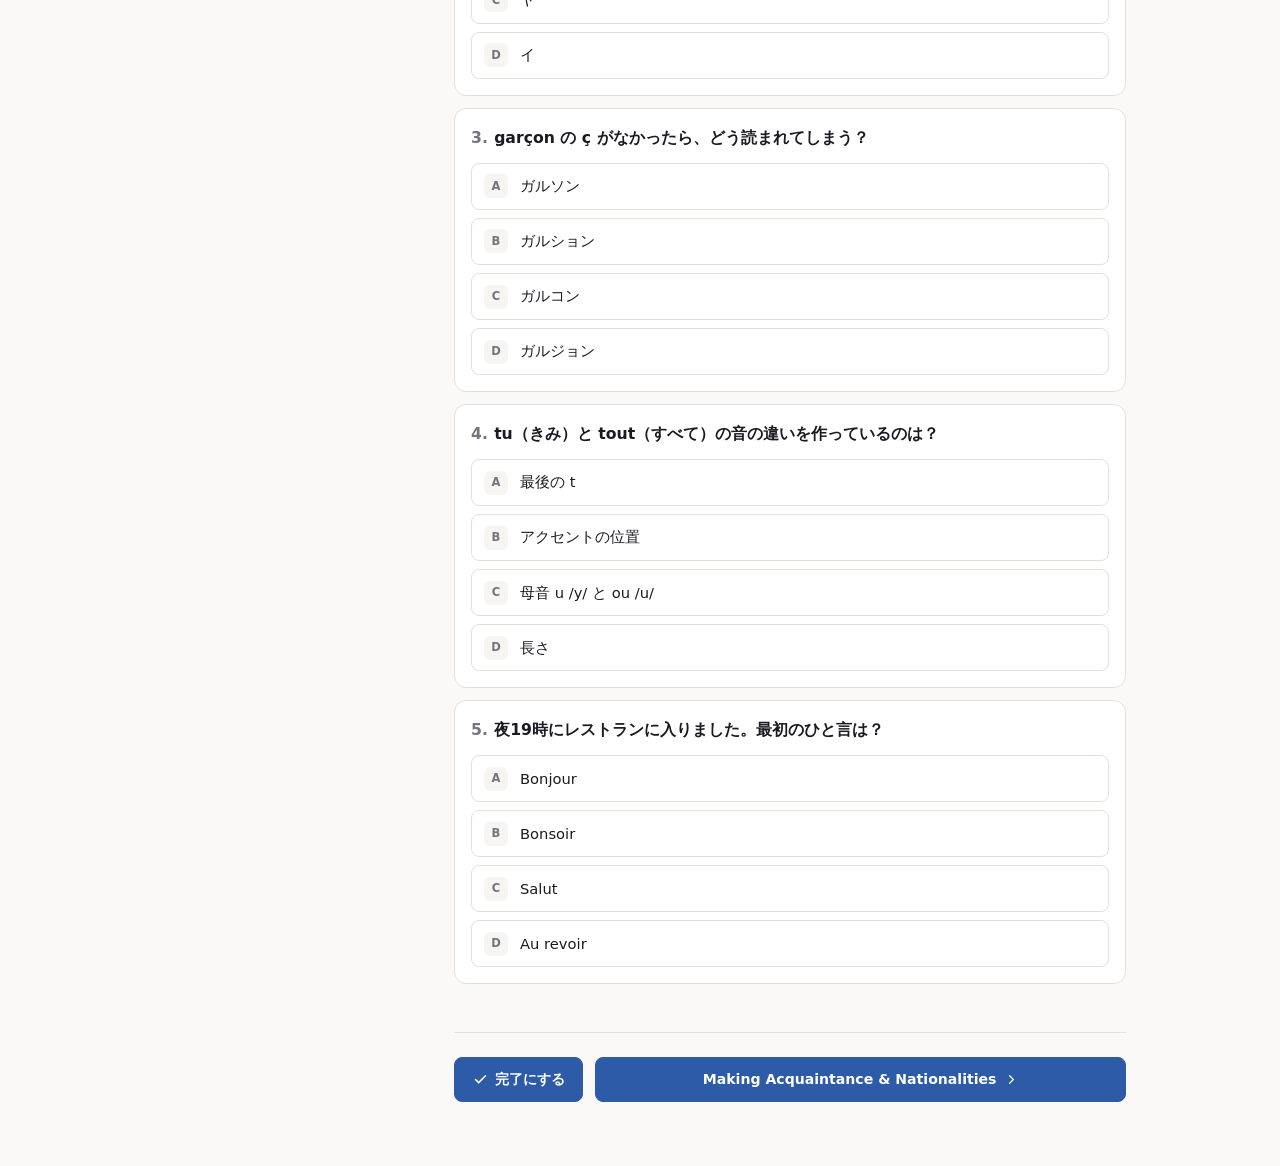
==== commit 7c667e2a: "Serve v2 from the repository root GitHub Pages publishes the root of main, so the old build was stil" ====
--- a/index.html
+++ b/index.html
@@ -1,312 +1,186 @@
 <!DOCTYPE html>
-<html lang="en">
+<html lang="ja">
 <head>
-    <meta charset="UTF-8">
-    <meta name="viewport" content="width=device-width, initial-scale=1.0, maximum-scale=1.0, user-scalable=no, viewport-fit=cover">
-    <meta name="apple-mobile-web-app-capable" content="yes">
-    <meta name="apple-mobile-web-app-status-bar-style" content="black-translucent">
-    <meta name="apple-mobile-web-app-title" content="Learn French">
-    <meta name="theme-color" content="#0055A4">
-    <meta name="mobile-web-app-capable" content="yes">
-    <title>Learn French - Complete A0-A2 Course</title>
-    <link rel="stylesheet" href="styles.css">
-    <link href="https://fonts.googleapis.com/css2?family=Playfair+Display:wght@400;600;700&family=Open+Sans:wght@300;400;600;700&display=swap" rel="stylesheet">
-    <link rel="stylesheet" href="https://cdnjs.cloudflare.com/ajax/libs/font-awesome/6.4.0/css/all.min.css">
+<meta charset="UTF-8">
+<meta name="viewport" content="width=device-width, initial-scale=1, viewport-fit=cover">
+<meta name="description" content="A0–A2 French course with audio, katakana and IPA pronunciation, and situational usage notes for Japanese speakers.">
+<meta name="theme-color" content="#FAF9F7" media="(prefers-color-scheme: light)">
+<meta name="theme-color" content="#121218" media="(prefers-color-scheme: dark)">
+<meta name="apple-mobile-web-app-capable" content="yes">
+<meta name="apple-mobile-web-app-title" content="Français">
+<title>Français A0–A2</title>
+<link rel="stylesheet" href="css/tokens.css">
+<link rel="stylesheet" href="css/base.css">
+<link rel="stylesheet" href="css/components.css">
+<link rel="icon" href="data:image/svg+xml,<svg xmlns='http://www.w3.org/2000/svg' viewBox='0 0 100 100'><text y='.9em' font-size='90'>🇫🇷</text></svg>">
 </head>
 <body>
-    <!-- Sidebar Navigation -->
-    <nav class="sidebar" id="sidebar">
-        <div class="sidebar-header">
-            <div class="logo">
-                <span class="flag">🇫🇷</span>
-                <h1>Français</h1>
-            </div>
-            <p class="tagline">A0 → A2 Journey</p>
-        </div>
 
-        <div class="progress-overview">
-            <div class="progress-bar">
-                <div class="progress-fill" id="overallProgress"></div>
-            </div>
-            <span class="progress-text">0% Complete</span>
-        </div>
+<!-- ---------- mobile header ---------- -->
+<header class="header">
+  <button class="icon-btn" id="menuBtn" aria-label="目次を開く">
+    <svg viewBox="0 0 24 24" fill="none" stroke="currentColor" stroke-width="2" stroke-linecap="round"><path d="M3 6h18M3 12h18M3 18h18"/></svg>
+  </button>
+  <span class="header__title" id="headerTitle">Français</span>
+  <div class="langswitch langswitch--tight" role="group" aria-label="Display language">
+    <button data-lang="ja">JA</button><button data-lang="en">EN</button>
+  </div>
+  <button class="icon-btn" data-open-search aria-label="検索">
+    <svg viewBox="0 0 24 24" fill="none" stroke="currentColor" stroke-width="2" stroke-linecap="round"><circle cx="11" cy="11" r="7"/><path d="m21 21-4.3-4.3"/></svg>
+  </button>
+  <button class="icon-btn" data-open-cards aria-label="フラッシュカード">
+    <svg viewBox="0 0 24 24" fill="none" stroke="currentColor" stroke-width="2" stroke-linecap="round" stroke-linejoin="round"><rect x="2" y="6" width="15" height="13" rx="2"/><path d="M7 3h12a2 2 0 0 1 2 2v11"/></svg>
+  </button>
+</header>
 
-        <div class="nav-sections">
-            <!-- Foundation -->
-            <div class="nav-category">
-                <h3><i class="fas fa-seedling"></i> Foundation (A0)</h3>
-                <ul>
-                    <li class="nav-item active" data-section="1">
-                        <span class="section-number">1</span>
-                        <span class="section-title">Introducing Yourself & Alphabet</span>
-                        <span class="duration">55 min</span>
-                    </li>
-                    <li class="nav-item" data-section="2">
-                        <span class="section-number">2</span>
-                        <span class="section-title">Nationalities & Être</span>
-                        <span class="duration">26 min</span>
-                    </li>
-                    <li class="nav-item" data-section="3">
-                        <span class="section-number">3</span>
-                        <span class="section-title">Greetings & Goodbye</span>
-                        <span class="duration">21 min</span>
-                    </li>
-                </ul>
-            </div>
+<!-- ---------- sidebar ---------- -->
+<nav class="nav" id="nav">
+  <div class="nav__head">
+    <div class="nav__brand">Français <span>A0 → A2</span></div>
+    <div class="nav__progress">
+      <span class="bar"><i id="progFill" style="width:0%"></i></span>
+      <span id="progText">0/33</span>
+    </div>
+  </div>
+  <div class="nav__list" id="navList"></div>
+  <div class="nav__lang">
+    <div class="langswitch langswitch--wide" role="group" aria-label="Display language">
+      <button data-lang="ja">日本語</button><button data-lang="en">English</button>
+    </div>
+  </div>
+  <div class="nav__foot">
+    <button class="btn btn--sm btn--grow" id="navSearchBtn" data-open-search>検索</button>
+    <button class="btn btn--sm btn--grow" id="navCardsBtn" data-open-cards>カード</button>
+    <button class="btn btn--sm btn--grow" id="navGrammarBtn" data-open-grammar>文法</button>
+    <button class="btn btn--sm" data-open-settings aria-label="設定">
+      <svg viewBox="0 0 24 24" fill="none" stroke="currentColor" stroke-width="2" stroke-linecap="round" stroke-linejoin="round"><circle cx="12" cy="12" r="3"/><path d="M19.4 15a1.65 1.65 0 0 0 .33 1.82l.06.06a2 2 0 1 1-2.83 2.83l-.06-.06a1.65 1.65 0 0 0-1.82-.33 1.65 1.65 0 0 0-1 1.51V21a2 2 0 1 1-4 0v-.09A1.65 1.65 0 0 0 9 19.4a1.65 1.65 0 0 0-1.82.33l-.06.06a2 2 0 1 1-2.83-2.83l.06-.06A1.65 1.65 0 0 0 4.6 15a1.65 1.65 0 0 0-1.51-1H3a2 2 0 1 1 0-4h.09A1.65 1.65 0 0 0 4.6 9a1.65 1.65 0 0 0-.33-1.82l-.06-.06a2 2 0 1 1 2.83-2.83l.06.06A1.65 1.65 0 0 0 9 4.6a1.65 1.65 0 0 0 1-1.51V3a2 2 0 1 1 4 0v.09a1.65 1.65 0 0 0 1 1.51 1.65 1.65 0 0 0 1.82-.33l.06-.06a2 2 0 1 1 2.83 2.83l-.06.06A1.65 1.65 0 0 0 19.4 9V9a1.65 1.65 0 0 0 1.51 1H21a2 2 0 1 1 0 4h-.09a1.65 1.65 0 0 0-1.51 1z"/></svg>
+    </button>
+  </div>
+</nav>
+<div class="backdrop" id="backdrop"></div>
 
-            <!-- Building Blocks -->
-            <div class="nav-category">
-                <h3><i class="fas fa-cubes"></i> Building Blocks (A0-A1)</h3>
-                <ul>
-                    <li class="nav-item" data-section="4">
-                        <span class="section-number">4</span>
-                        <span class="section-title">Numbers Part 1</span>
-                        <span class="duration">23 min</span>
-                    </li>
-                    <li class="nav-item" data-section="5">
-                        <span class="section-number">5</span>
-                        <span class="section-title">Talking About Yourself 1</span>
-                        <span class="duration">28 min</span>
-                    </li>
-                    <li class="nav-item" data-section="6">
-                        <span class="section-number">6</span>
-                        <span class="section-title">Talking About Yourself 2</span>
-                        <span class="duration">24 min</span>
-                    </li>
-                    <li class="nav-item" data-section="7">
-                        <span class="section-number">7</span>
-                        <span class="section-title">Articles</span>
-                        <span class="duration">22 min</span>
-                    </li>
-                </ul>
-            </div>
+<!-- ---------- content ---------- -->
+<div class="app">
+  <main class="main" id="mainWrap">
+    <div class="voicewarn" id="voiceWarn">
+      <svg viewBox="0 0 24 24" fill="none" stroke="currentColor" stroke-width="2" stroke-linecap="round" stroke-linejoin="round"><path d="M10.3 3.9 1.8 18a2 2 0 0 0 1.7 3h17a2 2 0 0 0 1.7-3L13.7 3.9a2 2 0 0 0-3.4 0z"/><path d="M12 9v4M12 17h.01"/></svg>
+      <span id="voiceWarnText"></span>
+    </div>
+    <div id="main"></div>
+  </main>
+</div>
 
-            <!-- Communication -->
-            <div class="nav-category">
-                <h3><i class="fas fa-comments"></i> Communication (A1)</h3>
-                <ul>
-                    <li class="nav-item" data-section="8">
-                        <span class="section-number">8</span>
-                        <span class="section-title">Family</span>
-                        <span class="duration">41 min</span>
-                    </li>
-                    <li class="nav-item" data-section="9">
-                        <span class="section-number">9</span>
-                        <span class="section-title">Asking Questions</span>
-                        <span class="duration">26 min</span>
-                    </li>
-                    <li class="nav-item" data-section="10">
-                        <span class="section-number">10</span>
-                        <span class="section-title">Numbers Part 2</span>
-                        <span class="duration">27 min</span>
-                    </li>
-                </ul>
-            </div>
+<!-- ---------- search ---------- -->
+<div class="sheet" id="searchSheet">
+  <div class="sheet__panel">
+    <div class="sheet__head">
+      <h3 id="searchSheetTitle">検索</h3>
+      <button class="icon-btn" data-close-sheet aria-label="閉じる">
+        <svg viewBox="0 0 24 24" fill="none" stroke="currentColor" stroke-width="2" stroke-linecap="round"><path d="M18 6 6 18M6 6l12 12"/></svg>
+      </button>
+    </div>
+    <div class="sheet__body">
+      <input class="search-input" id="searchInput" type="search" placeholder="bonjour / hello / こんにちは" autocomplete="off">
+      <div id="searchResults" style="margin-top:1rem"></div>
+    </div>
+  </div>
+</div>
 
-            <!-- Practical Topics -->
-            <div class="nav-category">
-                <h3><i class="fas fa-map-signs"></i> Practical Topics (A1)</h3>
-                <ul>
-                    <li class="nav-item" data-section="11">
-                        <span class="section-number">11</span>
-                        <span class="section-title">Describing Your City</span>
-                        <span class="duration">30 min</span>
-                    </li>
-                    <li class="nav-item" data-section="12">
-                        <span class="section-number">12</span>
-                        <span class="section-title">Understanding Directions</span>
-                        <span class="duration">34 min</span>
-                    </li>
-                    <li class="nav-item" data-section="13">
-                        <span class="section-number">13</span>
-                        <span class="section-title">Preferences & Activities</span>
-                        <span class="duration">39 min</span>
-                    </li>
-                    <li class="nav-item" data-section="14">
-                        <span class="section-number">14</span>
-                        <span class="section-title">Hotel Booking</span>
-                        <span class="duration">39 min</span>
-                    </li>
-                    <li class="nav-item" data-section="15">
-                        <span class="section-number">15</span>
-                        <span class="section-title">Comprehensive Review</span>
-                        <span class="duration">50 min</span>
-                    </li>
-                </ul>
-            </div>
+<!-- ---------- flashcards ---------- -->
+<div class="sheet" id="fcSheet">
+  <div class="sheet__panel">
+    <div class="sheet__head">
+      <h3 id="fcSheetTitle">フラッシュカード</h3>
+      <button class="icon-btn" data-close-sheet aria-label="閉じる">
+        <svg viewBox="0 0 24 24" fill="none" stroke="currentColor" stroke-width="2" stroke-linecap="round"><path d="M18 6 6 18M6 6l12 12"/></svg>
+      </button>
+    </div>
+    <div class="sheet__body" id="fcBody"></div>
+  </div>
+</div>
 
-            <!-- Real-Life Scenarios -->
-            <div class="nav-category">
-                <h3><i class="fas fa-users"></i> Real-Life Scenarios (A1-A2)</h3>
-                <ul>
-                    <li class="nav-item" data-section="16">
-                        <span class="section-number">16</span>
-                        <span class="section-title">Suggesting an Outing 1</span>
-                        <span class="duration">51 min</span>
-                    </li>
-                    <li class="nav-item" data-section="17">
-                        <span class="section-number">17</span>
-                        <span class="section-title">Suggesting an Outing 2</span>
-                        <span class="duration">40 min</span>
-                    </li>
-                    <li class="nav-item" data-section="18">
-                        <span class="section-number">18</span>
-                        <span class="section-title">Personality & Appearance</span>
-                        <span class="duration">34 min</span>
-                    </li>
-                    <li class="nav-item" data-section="19">
-                        <span class="section-number">19</span>
-                        <span class="section-title">Shopping</span>
-                        <span class="duration">42 min</span>
-                    </li>
-                    <li class="nav-item" data-section="20">
-                        <span class="section-number">20</span>
-                        <span class="section-title">Daily Routine 1</span>
-                        <span class="duration">35 min</span>
-                    </li>
-                    <li class="nav-item" data-section="21">
-                        <span class="section-number">21</span>
-                        <span class="section-title">Daily Routine 2</span>
-                        <span class="duration">39 min</span>
-                    </li>
-                    <li class="nav-item" data-section="22">
-                        <span class="section-number">22</span>
-                        <span class="section-title">Holidays</span>
-                        <span class="duration">39 min</span>
-                    </li>
-                    <li class="nav-item" data-section="23">
-                        <span class="section-number">23</span>
-                        <span class="section-title">At the Doctor's</span>
-                        <span class="duration">28 min</span>
-                    </li>
-                    <li class="nav-item" data-section="24">
-                        <span class="section-number">24</span>
-                        <span class="section-title">Food & Dining</span>
-                        <span class="duration">48 min</span>
-                    </li>
-                </ul>
-            </div>
+<!-- ---------- grammar reference ---------- -->
+<div class="sheet" id="gramSheet">
+  <div class="sheet__panel">
+    <div class="sheet__head">
+      <h3 id="gramSheetTitle">文法リファレンス</h3>
+      <button class="icon-btn" data-close-sheet aria-label="閉じる">
+        <svg viewBox="0 0 24 24" fill="none" stroke="currentColor" stroke-width="2" stroke-linecap="round"><path d="M18 6 6 18M6 6l12 12"/></svg>
+      </button>
+    </div>
+    <div class="sheet__body" id="gramBody"></div>
+  </div>
+</div>
 
-            <!-- Advanced Grammar -->
-            <div class="nav-category">
-                <h3><i class="fas fa-graduation-cap"></i> Advanced Grammar (A2)</h3>
-                <ul>
-                    <li class="nav-item" data-section="25">
-                        <span class="section-number">25</span>
-                        <span class="section-title">Giving Advice</span>
-                        <span class="duration">25 min</span>
-                    </li>
-                    <li class="nav-item" data-section="26">
-                        <span class="section-number">26</span>
-                        <span class="section-title">Question Forms</span>
-                        <span class="duration">25 min</span>
-                    </li>
-                    <li class="nav-item" data-section="27">
-                        <span class="section-number">27</span>
-                        <span class="section-title">Future Tense</span>
-                        <span class="duration">25 min</span>
-                    </li>
-                    <li class="nav-item" data-section="28">
-                        <span class="section-number">28</span>
-                        <span class="section-title">Tense Review</span>
-                        <span class="duration">30 min</span>
-                    </li>
-                    <li class="nav-item" data-section="29">
-                        <span class="section-number">29</span>
-                        <span class="section-title">Sentence Construction</span>
-                        <span class="duration">40 min</span>
-                    </li>
-                    <li class="nav-item" data-section="30">
-                        <span class="section-number">30</span>
-                        <span class="section-title">Next Steps</span>
-                        <span class="duration">10 min</span>
-                    </li>
-                </ul>
-            </div>
+<!-- ---------- settings ---------- -->
+<div class="sheet" id="settingsSheet">
+  <div class="sheet__panel">
+    <div class="sheet__head">
+      <h3 id="settingsSheetTitle">設定</h3>
+      <button class="icon-btn" data-close-sheet aria-label="閉じる">
+        <svg viewBox="0 0 24 24" fill="none" stroke="currentColor" stroke-width="2" stroke-linecap="round"><path d="M18 6 6 18M6 6l12 12"/></svg>
+      </button>
+    </div>
+    <div class="sheet__body" id="settingsBody"></div>
+  </div>
+</div>
 
-            <!-- Bonus Section -->
-            <div class="nav-category">
-                <h3><i class="fas fa-heart"></i> Bonus Content</h3>
-                <ul>
-                    <li class="nav-item" data-section="31">
-                        <span class="section-number">31</span>
-                        <span class="section-title">Dating & Fun Phrases</span>
-                        <span class="duration">45 min</span>
-                    </li>
-                    <li class="nav-item" data-section="32">
-                        <span class="section-number">32</span>
-                        <span class="section-title">Slang & Swear Words</span>
-                        <span class="duration">40 min</span>
-                    </li>
-                    <li class="nav-item" data-section="33">
-                        <span class="section-number">33</span>
-                        <span class="section-title">Everyday Native Expressions</span>
-                        <span class="duration">50 min</span>
-                    </li>
-                </ul>
-            </div>
-        </div>
+<!-- ---------- engine ---------- -->
+<script src="js/phonemes.js"></script>
+<script src="js/lexicon.js"></script>
+<script src="js/phonetics.js"></script>
+<script src="js/audio.js"></script>
+<script src="js/store.js"></script>
+<script src="js/render.js"></script>
+<script src="data/grammar.js"></script>
+<script src="js/grammar.js"></script>
 
-        <div class="sidebar-footer">
-            <button class="theme-toggle" id="themeToggle">
-                <i class="fas fa-moon"></i> Dark Mode
-            </button>
-        </div>
-    </nav>
+<!-- ---------- content ---------- -->
+<script src="data/curriculum.js"></script>
+<script src="data/sections/s01.js"></script>
+<script src="data/sections/s02.js"></script>
+<script src="data/sections/s03.js"></script>
+<script src="data/sections/s04.js"></script>
+<script src="data/sections/s05.js"></script>
+<script src="data/sections/s06.js"></script>
+<script src="data/sections/s07.js"></script>
+<script src="data/sections/s08.js"></script>
+<script src="data/sections/s09.js"></script>
+<script src="data/sections/s10.js"></script>
+<script src="data/sections/s11.js"></script>
+<script src="data/sections/s12.js"></script>
+<script src="data/sections/s13.js"></script>
+<script src="data/sections/s14.js"></script>
+<script src="data/sections/s15.js"></script>
+<script src="data/sections/s16.js"></script>
+<script src="data/sections/s17.js"></script>
+<script src="data/sections/s18.js"></script>
+<script src="data/sections/s19.js"></script>
+<script src="data/sections/s20.js"></script>
+<script src="data/sections/s21.js"></script>
+<script src="data/sections/s22.js"></script>
+<script src="data/sections/s23.js"></script>
+<script src="data/sections/s24.js"></script>
+<script src="data/sections/s25.js"></script>
+<script src="data/sections/s26.js"></script>
+<script src="data/sections/s27.js"></script>
+<script src="data/sections/s28.js"></script>
+<script src="data/sections/s29.js"></script>
+<script src="data/sections/s30.js"></script>
+<script src="data/sections/s31.js"></script>
+<script src="data/sections/s32.js"></script>
+<script src="data/sections/s33.js"></script>
 
-    <!-- Mobile Menu Toggle -->
-    <button class="mobile-menu-toggle" id="menuToggle">
-        <i class="fas fa-bars"></i>
-    </button>
+<!-- ---------- english content layer ---------- -->
+<script src="data/en/s01-06.js"></script>
+<script src="data/en/s07-12.js"></script>
+<script src="data/en/s13-18.js"></script>
+<script src="data/en/s19-24.js"></script>
+<script src="data/en/s25-30.js"></script>
+<script src="data/en/s31-33.js"></script>
+<script src="data/en/literals.js"></script>
 
-    <!-- Mobile Sidebar Backdrop -->
-    <div class="sidebar-backdrop" id="sidebarBackdrop"></div>
-
-    <!-- Main Content Area -->
-    <main class="content" id="mainContent">
-        <!-- Content will be loaded dynamically -->
-    </main>
-
-    <!-- Audio Player (hidden) -->
-    <audio id="audioPlayer"></audio>
-
-    <!-- Section Content Files -->
-    <script src="content/section1.js"></script>
-    <script src="content/section2.js"></script>
-    <script src="content/section3.js"></script>
-    <script src="content/section4.js"></script>
-    <script src="content/section5.js"></script>
-    <script src="content/section6.js"></script>
-    <script src="content/section7.js"></script>
-    <script src="content/section8.js"></script>
-    <script src="content/section9.js"></script>
-    <script src="content/section10.js"></script>
-    <script src="content/section11.js"></script>
-    <script src="content/section12.js"></script>
-    <script src="content/section13.js"></script>
-    <script src="content/section14.js"></script>
-    <script src="content/section15.js"></script>
-    <script src="content/section16.js"></script>
-    <script src="content/section17.js"></script>
-    <script src="content/section18.js"></script>
-    <script src="content/section19.js"></script>
-    <script src="content/section20.js"></script>
-    <script src="content/section21.js"></script>
-    <script src="content/section22.js"></script>
-    <script src="content/section23.js"></script>
-    <script src="content/section24.js"></script>
-    <script src="content/section25.js"></script>
-    <script src="content/section26.js"></script>
-    <script src="content/section27.js"></script>
-    <script src="content/section28.js"></script>
-    <script src="content/section29.js"></script>
-    <script src="content/section30.js"></script>
-    <script src="content/section31.js"></script>
-    <script src="content/section32.js"></script>
-    <script src="content/section33.js"></script>
-
-    <!-- Main Application -->
-    <script src="content.js"></script>
-    <script src="app.js"></script>
+<script src="js/i18n.js"></script>
+<script src="js/app.js"></script>
 </body>
 </html>
--- a/css/tokens.css
+++ b/css/tokens.css
@@ -0,0 +1,148 @@
+/* ============================================================
+   tokens.css — design tokens
+   ------------------------------------------------------------
+   Light is the base palette. Dark is redefined twice: once under
+   prefers-color-scheme for viewers on "system", and once under
+   [data-theme="dark"] so the in-app toggle wins either way.
+   No colour is ever defined only inside a media query.
+   ============================================================ */
+
+:root {
+  /* --- surfaces --- */
+  --bg:            #FAF9F7;
+  --bg-sunk:       #F1EFEB;
+  --surface:       #FFFFFF;
+  --surface-2:     #F7F5F2;
+  --surface-hover: #F0EDE8;
+
+  /* --- text --- */
+  --text:          #1A1A20;
+  --text-2:        #4A4A55;
+  --text-3:        #75757F;
+  --text-inverse:  #FFFFFF;
+
+  /* --- lines --- */
+  --line:          #E4E0D9;
+  --line-strong:   #CFC9BF;
+
+  /* --- accents --- */
+  --accent:        #2D5BA8;   /* French blue, desaturated for long reading */
+  --accent-soft:   #E8EFF9;
+  --accent-text:   #23477F;
+
+  --warm:          #C0563C;   /* terracotta, for "when to use" */
+  --warm-soft:     #FBEDE8;
+
+  --gold:          #A57B22;   /* pronunciation warnings */
+  --gold-soft:     #FBF2DD;
+
+  --ok:            #2F7D53;
+  --ok-soft:       #E4F2E9;
+  --bad:           #C33C3C;
+  --bad-soft:      #FBE9E9;
+
+  /* --- level badges --- */
+  --a0:            #4A8C6F;
+  --a1:            #2D5BA8;
+  --a2:            #7A4B99;
+
+  /* --- type --- */
+  --sans: -apple-system, BlinkMacSystemFont, "Segoe UI", "Hiragino Sans",
+          "Hiragino Kaku Gothic ProN", "Yu Gothic UI", Meiryo, system-ui, sans-serif;
+  --serif: "Iowan Old Style", "Palatino Linotype", Palatino, Georgia,
+           "Times New Roman", serif;
+  --mono: ui-monospace, SFMono-Regular, "SF Mono", Menlo, Consolas, monospace;
+
+  /* --- spacing --- */
+  --s1: 0.25rem;  --s2: 0.5rem;   --s3: 0.75rem;  --s4: 1rem;
+  --s5: 1.5rem;   --s6: 2rem;     --s7: 3rem;     --s8: 4rem;
+
+  --radius:    12px;
+  --radius-sm: 8px;
+  --radius-lg: 18px;
+
+  --shadow:    0 1px 2px rgba(26, 26, 32, 0.05), 0 4px 14px rgba(26, 26, 32, 0.05);
+  --shadow-lg: 0 8px 40px rgba(26, 26, 32, 0.14);
+
+  --nav-w: 300px;
+  --header-h: 56px;
+  --measure: 46rem;
+}
+
+/* Dark for viewers whose OS says dark and who have made no in-app choice. */
+@media (prefers-color-scheme: dark) {
+  :root:not([data-theme="light"]) {
+    --bg:            #121218;
+    --bg-sunk:       #0C0C11;
+    --surface:       #1B1B23;
+    --surface-2:     #22222C;
+    --surface-hover: #2A2A35;
+
+    --text:          #ECEAE6;
+    --text-2:        #B4B1AB;
+    --text-3:        #85827C;
+
+    --line:          #2E2E3A;
+    --line-strong:   #414150;
+
+    --accent:        #7BA3E0;
+    --accent-soft:   #1D2939;
+    --accent-text:   #A9C4EE;
+
+    --warm:          #E08769;
+    --warm-soft:     #33211B;
+
+    --gold:          #D9B25C;
+    --gold-soft:     #2E2617;
+
+    --ok:            #6BBE8E;
+    --ok-soft:       #16291F;
+    --bad:           #E88080;
+    --bad-soft:      #2E1A1A;
+
+    --a0:            #6BBE8E;
+    --a1:            #7BA3E0;
+    --a2:            #B48ED4;
+
+    --shadow:    0 1px 2px rgba(0, 0, 0, 0.4), 0 4px 14px rgba(0, 0, 0, 0.3);
+    --shadow-lg: 0 8px 40px rgba(0, 0, 0, 0.6);
+  }
+}
+
+/* Dark chosen explicitly in the app. */
+:root[data-theme="dark"] {
+  --bg:            #121218;
+  --bg-sunk:       #0C0C11;
+  --surface:       #1B1B23;
+  --surface-2:     #22222C;
+  --surface-hover: #2A2A35;
+
+  --text:          #ECEAE6;
+  --text-2:        #B4B1AB;
+  --text-3:        #85827C;
+
+  --line:          #2E2E3A;
+  --line-strong:   #414150;
+
+  --accent:        #7BA3E0;
+  --accent-soft:   #1D2939;
+  --accent-text:   #A9C4EE;
+
+  --warm:          #E08769;
+  --warm-soft:     #33211B;
+
+  --gold:          #D9B25C;
+  --gold-soft:     #2E2617;
+
+  --ok:            #6BBE8E;
+  --ok-soft:       #16291F;
+  --bad:           #E88080;
+  --bad-soft:      #2E1A1A;
+
+  --a0:            #6BBE8E;
+  --a1:            #7BA3E0;
+  --a2:            #B48ED4;
+
+  --shadow:    0 1px 2px rgba(0, 0, 0, 0.4), 0 4px 14px rgba(0, 0, 0, 0.3);
+  --shadow-lg: 0 8px 40px rgba(0, 0, 0, 0.6);
+}
--- a/css/base.css
+++ b/css/base.css
@@ -0,0 +1,270 @@
+/* ============================================================
+   base.css — reset, layout shell, navigation
+   Mobile-first: the base rules describe the phone, media queries
+   add the sidebar layout from 900px up.
+   ============================================================ */
+
+*, *::before, *::after { box-sizing: border-box; }
+
+html {
+  -webkit-text-size-adjust: 100%;
+  scroll-behavior: smooth;
+}
+
+body {
+  margin: 0;
+  background: var(--bg);
+  color: var(--text);
+  font-family: var(--sans);
+  font-size: 16px;
+  line-height: 1.65;
+  -webkit-font-smoothing: antialiased;
+  overflow-x: hidden;
+}
+
+h1, h2, h3, h4 { line-height: 1.25; margin: 0; font-weight: 650; letter-spacing: -0.015em; }
+h1 { font-size: 1.75rem; }
+h2 { font-size: 1.3rem; }
+h3 { font-size: 1.05rem; }
+p  { margin: 0 0 var(--s4); }
+a  { color: var(--accent); }
+
+button {
+  font: inherit;
+  color: inherit;
+  background: none;
+  border: none;
+  cursor: pointer;
+  padding: 0;
+}
+
+:focus-visible {
+  outline: 2px solid var(--accent);
+  outline-offset: 2px;
+  border-radius: 4px;
+}
+
+::selection { background: var(--accent-soft); color: var(--accent-text); }
+
+/* ------------------------------------------------------------
+   Header (mobile only)
+   ------------------------------------------------------------ */
+.header {
+  position: sticky;
+  top: 0;
+  z-index: 40;
+  display: flex;
+  align-items: center;
+  gap: var(--s3);
+  height: var(--header-h);
+  padding: 0 var(--s3);
+  padding-top: env(safe-area-inset-top);
+  background: color-mix(in srgb, var(--bg) 88%, transparent);
+  backdrop-filter: saturate(180%) blur(12px);
+  -webkit-backdrop-filter: saturate(180%) blur(12px);
+  border-bottom: 1px solid var(--line);
+}
+
+.header__title {
+  font-size: 0.9rem;
+  font-weight: 600;
+  flex: 1;
+  min-width: 0;
+  overflow: hidden;
+  text-overflow: ellipsis;
+  white-space: nowrap;
+}
+
+.icon-btn {
+  display: inline-flex;
+  align-items: center;
+  justify-content: center;
+  width: 38px;
+  height: 38px;
+  flex: 0 0 auto;
+  border-radius: var(--radius-sm);
+  color: var(--text-2);
+  transition: background 0.15s, color 0.15s;
+}
+.icon-btn:hover { background: var(--surface-hover); color: var(--text); }
+.icon-btn svg { width: 20px; height: 20px; }
+
+/* ------------------------------------------------------------
+   Sidebar
+   ------------------------------------------------------------ */
+.nav {
+  position: fixed;
+  inset: 0 auto 0 0;
+  z-index: 60;
+  width: min(88vw, var(--nav-w));
+  display: flex;
+  flex-direction: column;
+  background: var(--surface);
+  border-right: 1px solid var(--line);
+  transform: translateX(-100%);
+  transition: transform 0.26s cubic-bezier(0.4, 0, 0.2, 1);
+  padding-top: env(safe-area-inset-top);
+}
+.nav.is-open { transform: translateX(0); }
+
+.nav__head {
+  padding: var(--s4) var(--s4) var(--s3);
+  border-bottom: 1px solid var(--line);
+}
+
+.nav__brand {
+  display: flex;
+  align-items: baseline;
+  gap: var(--s2);
+  font-family: var(--serif);
+  font-size: 1.3rem;
+  font-weight: 600;
+  letter-spacing: -0.01em;
+}
+.nav__brand span { font-size: 0.72rem; font-family: var(--sans); color: var(--text-3); letter-spacing: 0.06em; }
+
+.nav__progress {
+  margin-top: var(--s3);
+  display: flex;
+  align-items: center;
+  gap: var(--s3);
+  font-size: 0.75rem;
+  color: var(--text-3);
+}
+.bar {
+  flex: 1;
+  height: 5px;
+  border-radius: 99px;
+  background: var(--bg-sunk);
+  overflow: hidden;
+}
+.bar > i {
+  display: block;
+  height: 100%;
+  border-radius: 99px;
+  background: var(--accent);
+  transition: width 0.4s ease;
+}
+
+.nav__list {
+  flex: 1;
+  overflow-y: auto;
+  overscroll-behavior: contain;
+  padding: var(--s3) var(--s2) var(--s6);
+  -webkit-overflow-scrolling: touch;
+}
+
+.nav__group { margin-bottom: var(--s4); }
+.nav__group > h4 {
+  font-size: 0.68rem;
+  text-transform: uppercase;
+  letter-spacing: 0.1em;
+  color: var(--text-3);
+  padding: var(--s2) var(--s3);
+  font-weight: 600;
+}
+
+.nav__item {
+  display: flex;
+  align-items: center;
+  gap: var(--s3);
+  width: 100%;
+  text-align: left;
+  padding: 0.6rem var(--s3);
+  border-radius: var(--radius-sm);
+  color: var(--text-2);
+  font-size: 0.85rem;
+  line-height: 1.35;
+  transition: background 0.14s, color 0.14s;
+}
+.nav__item:hover { background: var(--surface-hover); color: var(--text); }
+.nav__item.is-active { background: var(--accent-soft); color: var(--accent-text); font-weight: 600; }
+
+.nav__num {
+  flex: 0 0 24px;
+  height: 24px;
+  display: grid;
+  place-items: center;
+  border-radius: 6px;
+  background: var(--bg-sunk);
+  font-size: 0.7rem;
+  font-variant-numeric: tabular-nums;
+  color: var(--text-3);
+  font-weight: 600;
+}
+.nav__item.is-active .nav__num { background: var(--accent); color: #fff; }
+.nav__item.is-done .nav__num { background: var(--ok-soft); color: var(--ok); }
+.nav__item.is-done .nav__num::after { content: "✓"; }
+.nav__item.is-done .nav__num > span { display: none; }
+
+.nav__label { flex: 1; min-width: 0; }
+
+.nav__foot {
+  border-top: 1px solid var(--line);
+  padding: var(--s3) var(--s4) calc(var(--s3) + env(safe-area-inset-bottom));
+  display: flex;
+  gap: var(--s2);
+}
+
+.backdrop {
+  position: fixed;
+  inset: 0;
+  z-index: 50;
+  background: rgba(12, 12, 17, 0.45);
+  opacity: 0;
+  pointer-events: none;
+  transition: opacity 0.26s;
+}
+.backdrop.is-open { opacity: 1; pointer-events: auto; }
+
+/* ------------------------------------------------------------
+   Main
+   ------------------------------------------------------------ */
+.main {
+  padding: var(--s5) var(--s4) var(--s8);
+  max-width: var(--measure);
+  margin: 0 auto;
+}
+
+.section-foot {
+  display: flex;
+  gap: var(--s3);
+  margin-top: var(--s7);
+  padding-top: var(--s5);
+  border-top: 1px solid var(--line);
+}
+
+/* ------------------------------------------------------------
+   Desktop
+   ------------------------------------------------------------ */
+/* very narrow phones: the title yields before the controls do */
+@media (max-width: 380px) {
+  .icon-btn { width: 34px; height: 34px; }
+  .header { gap: var(--s2); }
+}
+
+@media (min-width: 900px) {
+  .header { display: none; }
+
+  .nav {
+    transform: none;
+    box-shadow: none;
+  }
+
+  .backdrop { display: none; }
+
+  .app { margin-left: var(--nav-w); }
+
+  .main { padding: var(--s7) var(--s6) var(--s8); }
+
+  h1 { font-size: 2.1rem; }
+  h2 { font-size: 1.45rem; }
+}
+
+@media (prefers-reduced-motion: reduce) {
+  *, *::before, *::after {
+    animation-duration: 0.01ms !important;
+    transition-duration: 0.01ms !important;
+    scroll-behavior: auto !important;
+  }
+}
--- a/css/components.css
+++ b/css/components.css
@@ -0,0 +1,840 @@
+/* ============================================================
+   components.css — lesson content
+   ============================================================ */
+
+/* ------------------------------------------------------------
+   Section header
+   ------------------------------------------------------------ */
+.shead { margin-bottom: var(--s6); }
+
+.shead__meta {
+  display: flex;
+  flex-wrap: wrap;
+  align-items: center;
+  gap: var(--s2);
+  margin-bottom: var(--s3);
+}
+
+.chip {
+  display: inline-flex;
+  align-items: center;
+  gap: 0.35em;
+  padding: 0.2em 0.65em;
+  border-radius: 99px;
+  font-size: 0.72rem;
+  font-weight: 600;
+  letter-spacing: 0.02em;
+  background: var(--surface-2);
+  color: var(--text-2);
+  border: 1px solid var(--line);
+}
+.chip--a0 { color: var(--a0); border-color: color-mix(in srgb, var(--a0) 35%, transparent); background: color-mix(in srgb, var(--a0) 8%, transparent); }
+.chip--a1 { color: var(--a1); border-color: color-mix(in srgb, var(--a1) 35%, transparent); background: color-mix(in srgb, var(--a1) 8%, transparent); }
+.chip--a2 { color: var(--a2); border-color: color-mix(in srgb, var(--a2) 35%, transparent); background: color-mix(in srgb, var(--a2) 8%, transparent); }
+
+.shead__fr {
+  font-family: var(--serif);
+  font-style: italic;
+  color: var(--text-3);
+  font-size: 1.05rem;
+  margin-top: var(--s1);
+}
+
+/* ------------------------------------------------------------
+   Goals
+   ------------------------------------------------------------ */
+.goals {
+  background: var(--accent-soft);
+  border-radius: var(--radius);
+  padding: var(--s4) var(--s5);
+  margin-bottom: var(--s6);
+}
+.goals h3 { font-size: 0.8rem; text-transform: uppercase; letter-spacing: 0.08em; color: var(--accent-text); margin-bottom: var(--s3); }
+.goals ul { margin: 0; padding-left: 1.1rem; }
+.goals li { margin-bottom: var(--s1); color: var(--text-2); font-size: 0.92rem; }
+.goals li::marker { color: var(--accent); }
+
+/* ------------------------------------------------------------
+   Blocks
+   ------------------------------------------------------------ */
+.block { margin-bottom: var(--s7); }
+
+.block__head {
+  display: flex;
+  align-items: baseline;
+  justify-content: space-between;
+  gap: var(--s3);
+  margin-bottom: var(--s2);
+  flex-wrap: wrap;
+}
+.block__head h2 { flex: 1; min-width: 0; }
+
+.block__intro {
+  color: var(--text-2);
+  font-size: 0.94rem;
+  margin-bottom: var(--s4);
+}
+
+.playall {
+  display: inline-flex;
+  align-items: center;
+  gap: 0.4em;
+  font-size: 0.76rem;
+  font-weight: 600;
+  color: var(--accent);
+  padding: 0.3em 0.7em;
+  border: 1px solid color-mix(in srgb, var(--accent) 30%, transparent);
+  border-radius: 99px;
+  white-space: nowrap;
+}
+.playall:hover { background: var(--accent-soft); }
+.playall svg { width: 13px; height: 13px; }
+
+/* ------------------------------------------------------------
+   Phrase card — the core unit
+   ------------------------------------------------------------ */
+.cards { display: grid; gap: var(--s3); }
+
+.card {
+  background: var(--surface);
+  border: 1px solid var(--line);
+  border-radius: var(--radius);
+  padding: var(--s4);
+  transition: border-color 0.16s, box-shadow 0.16s;
+}
+.card:hover { border-color: var(--line-strong); }
+.card.is-playing {
+  border-color: var(--accent);
+  box-shadow: 0 0 0 3px var(--accent-soft);
+}
+
+.card__top {
+  display: flex;
+  align-items: flex-start;
+  gap: var(--s3);
+}
+
+.card__fr {
+  flex: 1;
+  min-width: 0;
+  font-family: var(--serif);
+  font-size: 1.3rem;
+  font-weight: 600;
+  line-height: 1.35;
+  letter-spacing: -0.01em;
+}
+
+/* Each word is its own tap target so a learner can isolate one. */
+.w {
+  cursor: pointer;
+  border-radius: 4px;
+  padding: 0 1px;
+  transition: background 0.12s, color 0.12s;
+}
+.w:hover { background: var(--accent-soft); color: var(--accent-text); }
+.punct { color: var(--text-3); }
+.w.is-playing { background: var(--accent); color: #fff; }
+
+.card__audio { display: flex; gap: var(--s1); flex: 0 0 auto; }
+
+.pbtn {
+  width: 38px;
+  height: 38px;
+  display: grid;
+  place-items: center;
+  border-radius: 50%;
+  background: var(--accent-soft);
+  color: var(--accent-text);
+  transition: transform 0.12s, background 0.15s;
+}
+.pbtn:hover { background: color-mix(in srgb, var(--accent) 20%, transparent); }
+.pbtn:active { transform: scale(0.92); }
+.pbtn svg { width: 16px; height: 16px; }
+.pbtn--slow { background: var(--surface-2); color: var(--text-2); font-size: 0.62rem; font-weight: 700; letter-spacing: -0.02em; }
+.pbtn--slow:hover { background: var(--surface-hover); color: var(--text); }
+.pbtn.is-playing { background: var(--accent); color: #fff; }
+
+/* --- pronunciation row --- */
+.pron {
+  display: flex;
+  flex-wrap: wrap;
+  align-items: center;
+  gap: var(--s1) var(--s3);
+  margin-top: var(--s2);
+  font-size: 0.82rem;
+}
+.pron > span { display: inline-flex; align-items: baseline; gap: 0.35em; }
+.pron b {
+  font-size: 0.62rem;
+  font-weight: 700;
+  text-transform: uppercase;
+  letter-spacing: 0.06em;
+  color: var(--text-3);
+}
+.pron__kana { color: var(--text); font-weight: 600; }
+.pron__en   { color: var(--text-2); font-family: var(--mono); font-size: 0.76rem; }
+.pron__ipa  { color: var(--text-3); font-family: var(--mono); font-size: 0.76rem; }
+
+/* --- meanings --- */
+.card__en {
+  margin-top: var(--s3);
+  color: var(--text);
+  font-size: 0.95rem;
+}
+.card__ja {
+  color: var(--text-2);
+  font-size: 0.88rem;
+  margin-top: 2px;
+}
+.card__lit {
+  color: var(--text-3);
+  font-size: 0.8rem;
+  font-style: italic;
+  margin-top: var(--s1);
+}
+
+/* --- register --- */
+.reg {
+  display: inline-flex;
+  align-items: center;
+  gap: 0.4em;
+  font-size: 0.7rem;
+  font-weight: 600;
+  color: var(--text-3);
+  margin-top: var(--s2);
+}
+.reg__dots { display: inline-flex; gap: 2px; }
+.reg__dots i {
+  width: 6px; height: 6px; border-radius: 50%;
+  background: var(--line-strong);
+}
+.reg__dots i.on { background: var(--accent); }
+
+/* --- collapsed disclosures (when-to-use, pronunciation) --- */
+.card__more {
+  margin-top: var(--s3);
+  padding-top: var(--s2);
+  border-top: 1px dashed var(--line);
+  display: grid;
+  gap: 2px;
+}
+
+.disc__toggle {
+  display: flex;
+  align-items: center;
+  gap: var(--s2);
+  width: 100%;
+  min-height: 40px;          /* comfortable thumb target */
+  padding: 0.4rem 0;
+  font-size: 0.78rem;
+  font-weight: 600;
+  text-align: left;
+  color: var(--text-2);
+}
+.disc__toggle svg { width: 14px; height: 14px; flex: 0 0 auto; }
+.disc__toggle .caret { margin-left: auto; transition: transform 0.2s; color: var(--text-3); }
+.disc.is-open .caret { transform: rotate(180deg); }
+
+.disc--warm .disc__toggle { color: var(--warm); }
+.disc--gold .disc__toggle { color: var(--gold); }
+
+.disc__tag { display: inline-flex; gap: 3px; }
+.disc__tag i {
+  font-style: normal;
+  font-family: var(--mono);
+  font-size: 0.7rem;
+  background: var(--surface-2);
+  border-radius: 4px;
+  padding: 0 0.35em;
+  color: var(--text-3);
+}
+
+.disc__body { display: none; margin: var(--s1) 0 var(--s2); }
+.disc.is-open .disc__body { display: block; }
+
+.disc--warm .disc__body {
+  background: var(--warm-soft);
+  border-radius: var(--radius-sm);
+  padding: var(--s3) var(--s4);
+  font-size: 0.86rem;
+  color: var(--text-2);
+  line-height: 1.75;
+}
+.disc--warm .disc__body p { margin: 0 0 var(--s2); }
+.disc--warm .disc__body p:last-child { margin: 0; }
+.disc--warm .disc__body .en { color: var(--text-3); font-size: 0.81rem; }
+
+.warn__item {
+  display: flex;
+  gap: var(--s2);
+  align-items: flex-start;
+  background: var(--gold-soft);
+  border-radius: var(--radius-sm);
+  padding: var(--s2) var(--s3);
+  font-size: 0.8rem;
+  line-height: 1.65;
+  color: var(--text-2);
+  margin-bottom: 2px;
+}
+.warn__item:last-child { margin-bottom: 0; }
+.warn__sym {
+  flex: 0 0 auto;
+  font-family: var(--mono);
+  font-weight: 700;
+  color: var(--gold);
+  background: var(--surface);
+  border-radius: 5px;
+  padding: 0 0.4em;
+  font-size: 0.82rem;
+}
+.warn__item .near { color: var(--text-3); font-size: 0.76rem; display: block; margin-top: 3px; }
+
+/* ------------------------------------------------------------
+   Grammar / note blocks
+   ------------------------------------------------------------ */
+.note {
+  border-left: 3px solid var(--accent);
+  background: var(--surface-2);
+  border-radius: 0 var(--radius) var(--radius) 0;
+  padding: var(--s4) var(--s5);
+  margin: var(--s4) 0;
+}
+.note h4 {
+  font-size: 0.82rem;
+  letter-spacing: 0.01em;
+  color: var(--accent-text);
+  margin-bottom: var(--s2);
+}
+.note--warm { border-left-color: var(--warm); }
+.note--warm h4 { color: var(--warm); }
+.note--gold { border-left-color: var(--gold); }
+.note--gold h4 { color: var(--gold); }
+.note p:last-child { margin-bottom: 0; }
+.note ul { margin: var(--s2) 0 0; padding-left: 1.1rem; }
+.note li { margin-bottom: var(--s1); font-size: 0.9rem; color: var(--text-2); }
+
+/* ------------------------------------------------------------
+   Conjugation table
+   ------------------------------------------------------------ */
+.conj {
+  border: 1px solid var(--line);
+  border-radius: var(--radius);
+  overflow: hidden;
+  background: var(--surface);
+}
+.conj__row {
+  display: grid;
+  grid-template-columns: minmax(72px, 0.9fr) 1.4fr auto;
+  align-items: center;
+  gap: var(--s2);
+  padding: 0.7rem var(--s4);
+  border-bottom: 1px solid var(--line);
+}
+.conj__row:last-child { border-bottom: none; }
+.conj__row:nth-child(odd) { background: var(--surface-2); }
+.conj__pro { color: var(--text-3); font-size: 0.88rem; }
+.conj__form { font-family: var(--serif); font-size: 1.05rem; font-weight: 600; }
+.conj__form em { font-style: normal; color: var(--accent); }
+.conj__kana { display: block; font-family: var(--sans); font-size: 0.72rem; font-weight: 400; color: var(--text-3); margin-top: 1px; }
+.conj .pbtn { width: 32px; height: 32px; }
+.conj .pbtn svg { width: 13px; height: 13px; }
+
+/* ------------------------------------------------------------
+   Dialogue
+   ------------------------------------------------------------ */
+.dlg {
+  background: var(--surface);
+  border: 1px solid var(--line);
+  border-radius: var(--radius);
+  padding: var(--s4);
+}
+.dlg__scene {
+  font-size: 0.8rem;
+  color: var(--text-3);
+  font-style: italic;
+  padding-bottom: var(--s3);
+  margin-bottom: var(--s3);
+  border-bottom: 1px dashed var(--line);
+}
+.dlg__line { display: flex; gap: var(--s3); padding: var(--s2) 0; }
+.dlg__who {
+  flex: 0 0 auto;
+  width: 30px; height: 30px;
+  border-radius: 50%;
+  display: grid; place-items: center;
+  background: var(--accent-soft);
+  color: var(--accent-text);
+  font-size: 0.72rem;
+  font-weight: 700;
+}
+.dlg__line:nth-child(even) .dlg__who { background: var(--warm-soft); color: var(--warm); }
+.dlg__body { flex: 1; min-width: 0; }
+.dlg__fr { font-family: var(--serif); font-size: 1.05rem; font-weight: 600; }
+.dlg__en { font-size: 0.85rem; color: var(--text-2); margin-top: 1px; }
+.dlg__kana { font-size: 0.75rem; color: var(--text-3); margin-top: 1px; }
+
+/* ------------------------------------------------------------
+   Vocabulary grid (letters, numbers, quick lists)
+   ------------------------------------------------------------ */
+.grid {
+  display: grid;
+  grid-template-columns: repeat(auto-fill, minmax(96px, 1fr));
+  gap: var(--s2);
+}
+.tile {
+  background: var(--surface);
+  border: 1px solid var(--line);
+  border-radius: var(--radius-sm);
+  padding: var(--s3) var(--s2);
+  text-align: center;
+  transition: border-color 0.14s, transform 0.1s, background 0.14s;
+}
+.tile:hover { border-color: var(--accent); background: var(--accent-soft); }
+.tile:active { transform: scale(0.97); }
+.tile.is-playing { border-color: var(--accent); background: var(--accent-soft); }
+.tile__fr { font-family: var(--serif); font-size: 1.15rem; font-weight: 700; }
+.tile__kana { font-size: 0.74rem; color: var(--text-2); margin-top: 2px; }
+.tile__en { font-size: 0.7rem; color: var(--text-3); margin-top: 1px; }
+
+/* ------------------------------------------------------------
+   Quiz
+   ------------------------------------------------------------ */
+.quiz {
+  background: var(--surface);
+  border: 1px solid var(--line);
+  border-radius: var(--radius);
+  padding: var(--s4);
+  margin-bottom: var(--s3);
+}
+.quiz__q { font-weight: 600; margin-bottom: var(--s3); font-size: 0.98rem; }
+.quiz__q .num { color: var(--text-3); margin-right: 0.4em; font-variant-numeric: tabular-nums; }
+.quiz__opts { display: grid; gap: var(--s2); }
+
+.opt {
+  display: flex;
+  align-items: center;
+  gap: var(--s3);
+  width: 100%;
+  text-align: left;
+  padding: 0.65rem var(--s3);
+  border: 1px solid var(--line);
+  border-radius: var(--radius-sm);
+  background: var(--surface);
+  font-size: 0.92rem;
+  transition: border-color 0.14s, background 0.14s;
+}
+.opt:hover:not([disabled]) { border-color: var(--accent); background: var(--accent-soft); }
+.opt__k {
+  flex: 0 0 24px; height: 24px;
+  display: grid; place-items: center;
+  border-radius: 6px;
+  background: var(--surface-2);
+  font-size: 0.72rem;
+  font-weight: 700;
+  color: var(--text-3);
+}
+.opt.is-correct { border-color: var(--ok); background: var(--ok-soft); }
+.opt.is-correct .opt__k { background: var(--ok); color: #fff; }
+.opt.is-wrong { border-color: var(--bad); background: var(--bad-soft); }
+.opt.is-wrong .opt__k { background: var(--bad); color: #fff; }
+.opt[disabled] { cursor: default; }
+
+.quiz__fb {
+  display: none;
+  margin-top: var(--s3);
+  padding: var(--s3);
+  border-radius: var(--radius-sm);
+  font-size: 0.86rem;
+  line-height: 1.6;
+}
+.quiz__fb.show { display: block; }
+.quiz__fb.ok  { background: var(--ok-soft); color: var(--ok); }
+.quiz__fb.bad { background: var(--bad-soft); color: var(--bad); }
+
+/* ------------------------------------------------------------
+   Buttons
+   ------------------------------------------------------------ */
+.btn {
+  display: inline-flex;
+  align-items: center;
+  justify-content: center;
+  gap: 0.5em;
+  padding: 0.62rem 1.1rem;
+  border-radius: var(--radius-sm);
+  border: 1px solid var(--line);
+  background: var(--surface);
+  color: var(--text);
+  font-size: 0.88rem;
+  font-weight: 600;
+  transition: background 0.14s, border-color 0.14s, transform 0.1s;
+}
+.btn:hover { background: var(--surface-hover); border-color: var(--line-strong); }
+.btn:active { transform: scale(0.98); }
+.btn svg { width: 15px; height: 15px; }
+.btn--primary { background: var(--accent); border-color: var(--accent); color: #fff; }
+.btn--primary:hover { background: var(--accent-text); border-color: var(--accent-text); }
+.btn--grow { flex: 1; }
+.btn--sm { padding: 0.4rem 0.75rem; font-size: 0.8rem; }
+
+/* ------------------------------------------------------------
+   Voice warning banner
+   ------------------------------------------------------------ */
+.voicewarn {
+  display: none;
+  gap: var(--s3);
+  align-items: flex-start;
+  background: var(--gold-soft);
+  border: 1px solid color-mix(in srgb, var(--gold) 35%, transparent);
+  border-radius: var(--radius);
+  padding: var(--s3) var(--s4);
+  margin-bottom: var(--s5);
+  font-size: 0.84rem;
+  line-height: 1.6;
+  color: var(--text-2);
+}
+.voicewarn.show { display: flex; }
+.voicewarn svg { width: 18px; height: 18px; flex: 0 0 auto; color: var(--gold); margin-top: 2px; }
+.voicewarn b { color: var(--text); }
+
+/* ------------------------------------------------------------
+   Panels (search, flashcards, settings)
+   ------------------------------------------------------------ */
+.sheet {
+  position: fixed;
+  inset: 0;
+  z-index: 80;
+  display: none;
+  align-items: flex-end;
+  justify-content: center;
+  background: rgba(12, 12, 17, 0.5);
+  padding: 0;
+}
+.sheet.is-open { display: flex; }
+
+.sheet__panel {
+  background: var(--bg);
+  width: 100%;
+  max-width: 44rem;
+  max-height: 92vh;
+  border-radius: var(--radius-lg) var(--radius-lg) 0 0;
+  display: flex;
+  flex-direction: column;
+  box-shadow: var(--shadow-lg);
+  animation: rise 0.24s cubic-bezier(0.4, 0, 0.2, 1);
+}
+@keyframes rise { from { transform: translateY(3%); opacity: 0.6; } }
+
+.sheet__head {
+  display: flex;
+  align-items: center;
+  gap: var(--s3);
+  padding: var(--s4);
+  border-bottom: 1px solid var(--line);
+}
+.sheet__head h3 { flex: 1; }
+.sheet__body {
+  flex: 1;
+  overflow-y: auto;
+  overscroll-behavior: contain;
+  padding: var(--s4);
+  padding-bottom: calc(var(--s5) + env(safe-area-inset-bottom));
+  -webkit-overflow-scrolling: touch;
+}
+
+@media (min-width: 700px) {
+  .sheet { align-items: center; padding: var(--s5); }
+  .sheet__panel { border-radius: var(--radius-lg); }
+}
+
+/* search */
+.search-input {
+  width: 100%;
+  padding: 0.7rem var(--s4);
+  border: 1px solid var(--line);
+  border-radius: var(--radius-sm);
+  background: var(--surface);
+  color: var(--text);
+  font: inherit;
+  font-size: 0.95rem;
+}
+.search-input:focus { outline: none; border-color: var(--accent); box-shadow: 0 0 0 3px var(--accent-soft); }
+
+.result {
+  display: flex;
+  align-items: center;
+  gap: var(--s3);
+  width: 100%;
+  text-align: left;
+  padding: var(--s3);
+  border-radius: var(--radius-sm);
+  border-bottom: 1px solid var(--line);
+}
+.result:hover { background: var(--surface-hover); }
+.result__fr { font-family: var(--serif); font-weight: 600; }
+.result__meta { font-size: 0.78rem; color: var(--text-3); }
+.result__sec {
+  flex: 0 0 auto;
+  font-size: 0.68rem;
+  color: var(--text-3);
+  background: var(--surface-2);
+  padding: 0.15em 0.5em;
+  border-radius: 99px;
+}
+
+/* settings rows */
+.setting {
+  display: flex;
+  align-items: center;
+  gap: var(--s3);
+  padding: var(--s3) 0;
+  border-bottom: 1px solid var(--line);
+}
+.setting:last-child { border-bottom: none; }
+.setting__label { flex: 1; }
+.setting__label b { display: block; font-size: 0.92rem; font-weight: 600; }
+.setting__label span { font-size: 0.78rem; color: var(--text-3); }
+
+.switch {
+  flex: 0 0 auto;
+  width: 44px; height: 26px;
+  border-radius: 99px;
+  background: var(--line-strong);
+  position: relative;
+  transition: background 0.18s;
+}
+.switch::after {
+  content: "";
+  position: absolute;
+  top: 3px; left: 3px;
+  width: 20px; height: 20px;
+  border-radius: 50%;
+  background: #fff;
+  transition: transform 0.18s;
+  box-shadow: 0 1px 3px rgba(0,0,0,0.3);
+}
+.switch.on { background: var(--accent); }
+.switch.on::after { transform: translateX(18px); }
+
+/* ------------------------------------------------------------
+   Grammar — inline note on a card
+   ------------------------------------------------------------ */
+.disc--blue .disc__toggle { color: var(--accent); }
+
+.gram__item {
+  background: var(--accent-soft);
+  border-radius: var(--radius-sm);
+  padding: var(--s2) var(--s3);
+  margin-bottom: 3px;
+}
+.gram__item:last-child { margin-bottom: 0; }
+
+.gram__open {
+  display: flex;
+  align-items: center;
+  gap: 0.4em;
+  width: 100%;
+  text-align: left;
+  color: var(--accent-text);
+  font-size: 0.82rem;
+  font-weight: 700;
+}
+.gram__open svg { width: 12px; height: 12px; opacity: 0.65; flex: 0 0 auto; }
+.gram__open:hover svg { opacity: 1; }
+.gram__name { flex: 1; min-width: 0; }
+.gram__sum {
+  margin: 3px 0 0;
+  font-size: 0.79rem;
+  line-height: 1.65;
+  color: var(--text-2);
+}
+
+/* section footer summary */
+.gsummary {
+  margin: var(--s6) 0 var(--s5);
+  padding: var(--s4);
+  border: 1px solid var(--line);
+  border-radius: var(--radius);
+  background: var(--surface);
+}
+.gsummary h3 {
+  display: flex;
+  align-items: center;
+  gap: 0.45em;
+  font-size: 0.78rem;
+  text-transform: uppercase;
+  letter-spacing: 0.07em;
+  color: var(--text-3);
+  margin-bottom: var(--s3);
+}
+.gsummary h3 svg { width: 14px; height: 14px; }
+.gsummary > div { display: flex; flex-wrap: wrap; gap: var(--s2); }
+
+.gchip {
+  padding: 0.32em 0.8em;
+  border-radius: 99px;
+  border: 1px solid color-mix(in srgb, var(--accent) 30%, transparent);
+  background: var(--accent-soft);
+  color: var(--accent-text);
+  font-size: 0.78rem;
+  font-weight: 600;
+}
+.gchip:hover { background: color-mix(in srgb, var(--accent) 18%, transparent); }
+
+/* ------------------------------------------------------------
+   Grammar — the reference sheet
+   ------------------------------------------------------------ */
+.gcat { margin-bottom: var(--s6); }
+.gcat > h2 {
+  position: sticky;
+  top: calc(var(--s4) * -1);
+  z-index: 2;
+  font-size: 0.76rem;
+  text-transform: uppercase;
+  letter-spacing: 0.09em;
+  color: var(--text-3);
+  padding: var(--s3) 0 var(--s2);
+  margin-bottom: var(--s3);
+  border-bottom: 1px solid var(--line);
+  background: var(--bg);
+}
+
+.gentry {
+  border: 1px solid var(--line);
+  border-radius: var(--radius);
+  background: var(--surface);
+  padding: var(--s4);
+  margin-bottom: var(--s3);
+  scroll-margin-top: var(--s6);
+  transition: border-color 0.3s, box-shadow 0.3s;
+}
+.gentry.is-target {
+  border-color: var(--accent);
+  box-shadow: 0 0 0 3px var(--accent-soft);
+}
+.gentry h3 { font-size: 1.02rem; margin-bottom: var(--s2); }
+.gentry__sum { font-size: 0.87rem; color: var(--text-2); margin-bottom: var(--s3); }
+.gentry .conj { margin-bottom: var(--s3); }
+
+.gentry__rules { margin: 0 0 var(--s3); padding-left: 1.1rem; }
+.gentry__rules li {
+  font-size: 0.83rem;
+  line-height: 1.7;
+  color: var(--text-2);
+  margin-bottom: var(--s1);
+}
+.gentry__rules li::marker { color: var(--accent); }
+
+.gentry__ex h4 {
+  font-size: 0.68rem;
+  text-transform: uppercase;
+  letter-spacing: 0.08em;
+  color: var(--text-3);
+  margin-bottom: var(--s2);
+}
+.gex {
+  display: flex;
+  align-items: flex-start;
+  gap: var(--s3);
+  padding: var(--s2) 0;
+  border-top: 1px dashed var(--line);
+}
+.gex .pbtn { width: 30px; height: 30px; }
+.gex .pbtn svg { width: 12px; height: 12px; }
+.gex__fr { font-family: var(--serif); font-size: 1rem; font-weight: 600; }
+.gex__kana { font-size: 0.73rem; color: var(--text-3); }
+.gex__gloss { font-size: 0.82rem; color: var(--text-2); margin-top: 1px; }
+
+.gentry__secs {
+  margin-top: var(--s3);
+  padding-top: var(--s3);
+  border-top: 1px solid var(--line);
+  font-size: 0.75rem;
+  color: var(--text-3);
+}
+.gsec {
+  display: inline-block;
+  margin-left: var(--s2);
+  padding: 0.15em 0.6em;
+  border-radius: 99px;
+  background: var(--surface-2);
+  color: var(--text-2);
+  font-size: 0.74rem;
+  font-weight: 600;
+  font-variant-numeric: tabular-nums;
+}
+.gsec:hover { background: var(--accent-soft); color: var(--accent-text); }
+
+/* ------------------------------------------------------------
+   Language switch
+   ------------------------------------------------------------ */
+.langswitch {
+  display: flex;
+  flex: 0 0 auto;
+  gap: 2px;
+  padding: 2px;
+  border-radius: 99px;
+  background: var(--surface-2);
+  border: 1px solid var(--line);
+}
+.langswitch button {
+  padding: 0.22rem 0.6rem;
+  border-radius: 99px;
+  font-size: 0.72rem;
+  font-weight: 700;
+  letter-spacing: 0.01em;
+  color: var(--text-3);
+  white-space: nowrap;
+  transition: background 0.14s, color 0.14s;
+}
+.langswitch button:hover { color: var(--text); }
+.langswitch button.on {
+  background: var(--accent);
+  color: #fff;
+}
+/* the header has four other controls competing for a 360px bar */
+.langswitch--tight button { padding: 0.2rem 0.45rem; font-size: 0.68rem; }
+
+.langswitch--wide { width: 100%; }
+.langswitch--wide button { flex: 1; padding: 0.35rem 0.6rem; font-size: 0.76rem; }
+
+.nav__lang {
+  padding: var(--s3) var(--s4) 0;
+}
+
+.segmented { display: flex; gap: 2px; background: var(--surface-2); border-radius: var(--radius-sm); padding: 2px; }
+.segmented button {
+  padding: 0.3rem 0.7rem;
+  border-radius: 6px;
+  font-size: 0.78rem;
+  font-weight: 600;
+  color: var(--text-3);
+}
+.segmented button.on { background: var(--surface); color: var(--text); box-shadow: var(--shadow); }
+
+/* ------------------------------------------------------------
+   Flashcards
+   ------------------------------------------------------------ */
+.fc {
+  display: grid;
+  place-items: center;
+  min-height: 12rem;
+  background: var(--surface);
+  border: 1px solid var(--line);
+  border-radius: var(--radius);
+  padding: var(--s6) var(--s4);
+  text-align: center;
+}
+.fc__fr { font-family: var(--serif); font-size: 1.9rem; font-weight: 700; }
+.fc__pron { font-size: 0.85rem; color: var(--text-2); margin-top: var(--s2); }
+.fc__answer { margin-top: var(--s4); padding-top: var(--s4); border-top: 1px dashed var(--line); width: 100%; }
+.fc__en { font-size: 1.05rem; }
+.fc__ja { font-size: 0.9rem; color: var(--text-2); margin-top: var(--s1); }
+.fc__actions { display: flex; gap: var(--s2); margin-top: var(--s4); }
+.fc__meta { text-align: center; font-size: 0.78rem; color: var(--text-3); margin-bottom: var(--s3); }
+
+.statgrid { display: grid; grid-template-columns: repeat(auto-fit, minmax(88px, 1fr)); gap: var(--s2); margin-bottom: var(--s4); }
+.stat { background: var(--surface); border: 1px solid var(--line); border-radius: var(--radius-sm); padding: var(--s3); text-align: center; }
+.stat b { display: block; font-size: 1.35rem; font-weight: 700; font-variant-numeric: tabular-nums; }
+.stat span { font-size: 0.7rem; color: var(--text-3); }
+
+.empty { text-align: center; color: var(--text-3); padding: var(--s7) var(--s4); font-size: 0.9rem; }
